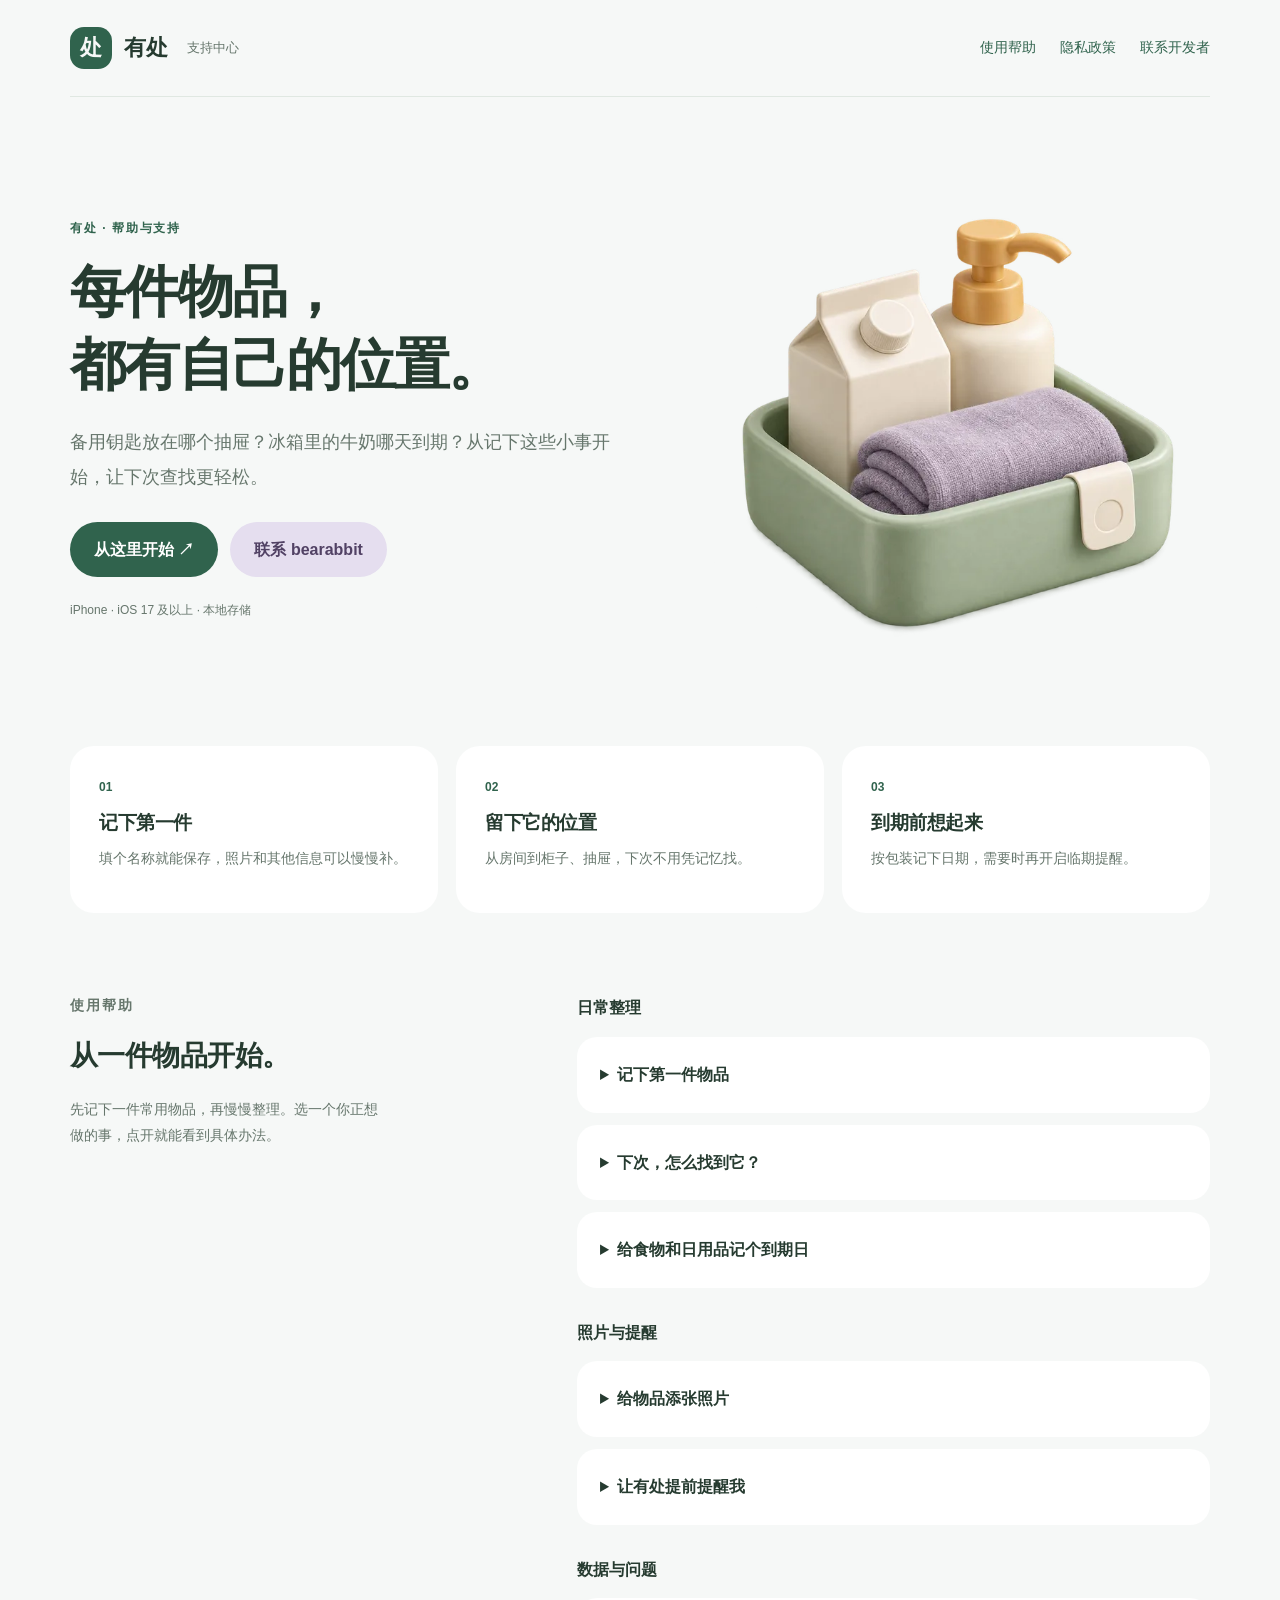
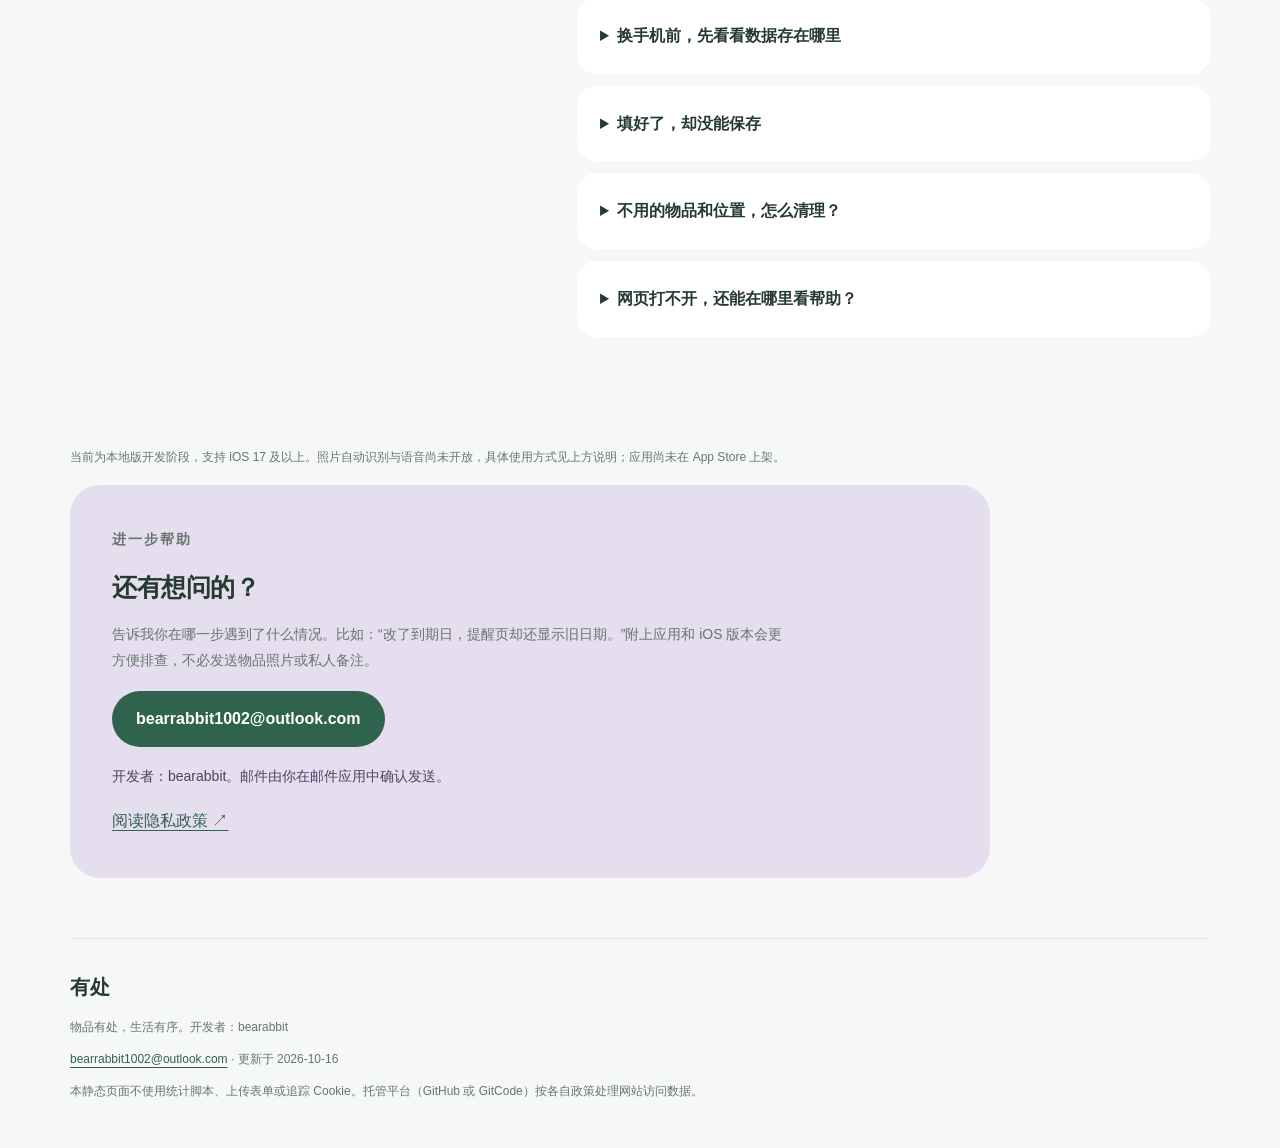
==== index.html @ 77f82101 "Publish Youchu support and privacy website" ====
<!doctype html>
<html lang="zh-CN">
<head>
<meta charset="utf-8">
<meta name="viewport" content="width=device-width,initial-scale=1">
<meta name="color-scheme" content="light dark">
<meta name="referrer" content="no-referrer">
<meta name="description" content="有处的使用帮助、隐私说明与开发者联系方式。">
<title>帮助与支持 · 有处</title>
<link rel="stylesheet" href="styles.css">
</head>
<body>
<a class="skip" href="#main">跳到正文</a>
<header>
<a class="brand" href="index.html">
<span>处</span>有处 <small>支持中心</small>
</a>
<nav aria-label="主导航">
<a href="index.html">使用帮助</a>
<a href="privacy.html">隐私政策</a>
<a href="mailto:bearrabbit1002@outlook.com">联系开发者</a>
</nav>
</header>
<main id="main"><section class="hero">
<div>
<p class="eyebrow">有处 · 帮助与支持</p>
<h1>每件物品，<br>都有自己的位置。</h1>
<p class="intro">备用钥匙放在哪个抽屉？冰箱里的牛奶哪天到期？从记下这些小事开始，让下次查找更轻松。</p>
<div class="actions">
<a class="button" href="#help">从这里开始 ↗</a>
<a class="button secondary" href="mailto:bearrabbit1002@outlook.com">联系 bearabbit</a>
</div>
<p class="meta">iPhone · iOS 17 及以上 · 本地存储</p>
</div>
<img src="still-life.webp" alt="有处品牌插画：收纳架与日常物品" width="480" height="480">
</section>
<section class="facts">
<div>
<span>01</span>
<h2>记下第一件</h2>
<p>填个名称就能保存，照片和其他信息可以慢慢补。</p>
</div>
<div>
<span>02</span>
<h2>留下它的位置</h2>
<p>从房间到柜子、抽屉，下次不用凭记忆找。</p>
</div>
<div>
<span>03</span>
<h2>到期前想起来</h2>
<p>按包装记下日期，需要时再开启临期提醒。</p>
</div>
</section>
<section class="help" id="help">
<div class="section-head">
<p class="eyebrow">使用帮助</p>
<h2>从一件物品开始。</h2>
<p>先记下一件常用物品，再慢慢整理。选一个你正想做的事，点开就能看到具体办法。</p>
</div>
<div><section class="help-group"><h3>日常整理</h3><details><summary>记下第一件物品</summary><p>从一件容易忘记放在哪里的东西开始，比如备用钥匙。打开“物品”页，点右上角的“＋”，选择“手工录入”，输入“备用钥匙”。</p><p>点“存放位置”，选好它所在的房间、柜子或抽屉。不确定也没关系，可以先留空，之后再补。</p><p>有到期日的物品可以顺手记上日期；钥匙这类物品不用填写。检查后保存，这件物品就会出现在你的目录里。照片和备注都可以以后再加。</p></details><details><summary>下次，怎么找到它？</summary><p>在“物品”页搜索名称，比如“钥匙”，就能看到它放在哪里。记不清名称时，也可以搜位置，或进入“位置”页逐层找。</p><p>位置可以按“厨房 › 冰箱 › 冷藏层”这样建立，最多三级。从最常用的几个位置开始就好，不必一次整理完整个家。遇到同名的柜子，记得看完整路径。</p><p>把东西换了地方？打开它的详情，点“编辑物品”，重新选择存放位置并保存。这样下次找到的就是新位置。</p></details><details><summary>给食物和日用品记个到期日</summary><p>添加或编辑物品时，点“到期日”，按包装上的日期填写。比如一盒牛奶标注 10 月 25 日到期，就选对应的年、月、日；看不清或没有日期时可以留空。</p><p>打开“到期”页，可以分别查看已过期、今天到期、未来 1 至 7 天内临期的物品。没有填写日期的物品也会单独列出。</p><p>想提前收到通知，再到“设置 → 临期提醒”开启。到期列表始终按 7 天范围显示，调整通知的提前天数不会改变这个范围。</p></details></section><section class="help-group"><h3>照片与提醒</h3><details><summary>给物品添张照片</summary><p>点“拍照录入”，或在填写物品时点“添加物品照片”，就可以拍照或从相册挑一张。照片能帮你认出相似的盒子、瓶子和包装。</p><p>当前照片会带入待保存的表单，名称和日期仍需要你填写、核对。自动识别和语音录入还未开放；拍照不会直接替你保存，也不会根据外观猜保质期。</p><p>拍不了照时，可以先选相册或继续手工填写。若想恢复拍照权限，到 iPhone 的“设置”中找到有处，允许使用相机。照片载入失败时可重试或换一张，已经填写的内容会保留。</p></details><details><summary>让有处提前提醒我</summary><p>先打开“设置 → 临期提醒”，启用提醒并允许系统通知。默认在到期前 7 天、当地时间上午 9 点提醒；你可以改为提前 1 天或 3 天，也可以换个时间，修改后点“保存提醒规则”。</p><p>没收到时，先看看这页的“已安排”数量和覆盖日期。若有错误，点“重新核对提醒”；再到 iOS 的“设置 → 通知 → 有处”，检查横幅和声音，也留意专注模式或通知摘要。</p><p>同一时刻的几件物品会合成一条通知，每件物品在同一到期日只提醒一次。若显示还有提醒待补排，再次打开有处时会优先安排较近日期；打开到期列表也能随时查看。</p><p>已经过期，或到期日内已没有可安排时间的物品，不会补发提醒。不想接收通知也没关系，手工管理和到期列表仍能使用。</p></details></section><section class="help-group"><h3>数据与问题</h3><details><summary>换手机前，先看看数据存在哪里</summary><p>目前，你的物品、位置和照片都保存在这台 iPhone 上。有处还没有账号云同步，在另一台设备安装后不会自动出现这些记录。</p><p>换机或删除 App 前，先在系统中确认设备备份是否完成。可以使用 iOS 提供的设备备份与迁移方式；具体能恢复哪些内容，以系统实际备份和恢复结果为准。</p><p>有处暂不提供应用内导出、导入。如果只是遇到保存问题，先保留表单内容并联系支持，不要用删除 App 或清空数据来尝试修复。</p></details><details><summary>填好了，却没能保存</summary><p>先别关掉表单。保存失败时，已填写的内容会留在当前页面；看一下提示，检查是否填了名称、所选位置是否还存在，以及 iPhone 是否有足够的存储空间，再试一次。</p><p>如果提示物品已被修改，先复制或记下刚才填写的内容，再退出并重新打开这件物品。核对最新记录后继续编辑，避免覆盖已有修改。</p><p>保存成功后，表单会关闭。若仍提示失败，可以在下方“联系支持”里整理操作过程发给我；不必附上你的物品照片或私人备注。</p></details><details><summary>不用的物品和位置，怎么清理？</summary><p>一件物品不再需要时，打开它的详情，使用删除操作即可。删除会移除这条记录和它在有处中的照片副本，不会删掉系统相册里的原图。</p><p>只想整理位置时，可以删除某个位置，并为里面的物品选择新的去处，或改为“未指定”。删除位置不会连带删除物品。</p><p>想从头开始，可到“设置 → 本地数据”选择“清空本地数据”。确认后会清空物品、照片和位置，并重置提醒，应用内无法撤销。历史系统备份需要另外管理。</p></details><details><summary>网页打不开，还能在哪里看帮助？</summary><p>你现在看到的这些说明可以离线阅读，不用等网页加载。隐私政策也在有处的设置里。</p><p>点开网页时，有处会优先尝试 GitHub Pages，连接失败或等了约 4 秒仍无响应时换用 GitCode。若浏览器还是打不开，返回帮助页，展开“GitCode 备用网页”直接打开即可。</p><p>还没有解决的话，可以通过下方邮箱联系我。写清你在哪一步遇到了什么情况就好；“联系支持”里的反馈页面也能帮你整理文字，由你检查、复制后自行发送。</p></details></section></div>
</section>
<p class="meta">当前为本地版开发阶段，支持 iOS 17 及以上。照片自动识别与语音尚未开放，具体使用方式见上方说明；应用尚未在 App Store 上架。</p>
<section class="contact">
<p class="eyebrow">进一步帮助</p>
<h2>还有想问的？</h2>
<p>告诉我你在哪一步遇到了什么情况。比如：“改了到期日，提醒页却还显示旧日期。”附上应用和 iOS 版本会更方便排查，不必发送物品照片或私人备注。</p>
<a class="button" href="mailto:bearrabbit1002@outlook.com">bearrabbit1002@outlook.com</a>
<p class="meta">开发者：bearabbit。邮件由你在邮件应用中确认发送。</p>
<a href="privacy.html">阅读隐私政策 ↗</a>
</section></main>
<footer>
<strong>有处</strong>
<p>物品有处，生活有序。开发者：bearabbit</p>
<p>
<a href="mailto:bearrabbit1002@outlook.com">bearrabbit1002@outlook.com</a> · 更新于 2026-10-16</p>
<p>本静态页面不使用统计脚本、上传表单或追踪 Cookie。托管平台（GitHub 或 GitCode）按各自政策处理网站访问数据。</p>
</footer>
</body>
</html>
---- styles.css ----
:root{--bg:#f6f8f7;--surface:#fff;--ink:#263b30;--muted:#66766c;--green:#30634d;--lavender:#e5deef;--purple:#514164;--line:#e0e8e2}*{box-sizing:border-box}html{scroll-behavior:smooth;scroll-padding-top:30px}body{margin:0;background:var(--bg);color:var(--ink);font:16px/1.85 -apple-system,BlinkMacSystemFont,"PingFang SC","Microsoft YaHei",sans-serif}a{color:var(--green);text-underline-offset:4px}a:focus-visible,summary:focus-visible{outline:3px solid var(--green);outline-offset:6px;border-radius:5px}header,main,footer{width:min(1140px,calc(100% - 64px));margin:auto}header{display:flex;align-items:center;justify-content:space-between;padding:27px 0;border-bottom:1px solid var(--line);gap:24px}.brand{display:flex;align-items:center;gap:12px;color:var(--ink);font-size:22px;font-weight:750;text-decoration:none}.brand span{display:grid;place-items:center;width:42px;height:42px;background:var(--green);color:var(--bg);border-radius:14px}.brand small{font-size:13px;font-weight:400;color:var(--muted);padding-left:7px}nav{display:flex;flex-wrap:wrap;gap:24px;font-size:14px}nav a{text-decoration:none}.hero{display:grid;grid-template-columns:1.15fr 1fr;gap:36px;align-items:center;padding:74px 0 62px}.eyebrow{font-size:12px;font-weight:650;letter-spacing:.14em;color:var(--green);margin:0 0 16px}h1{font-size:clamp(36px,4.4vw,58px);line-height:1.3;letter-spacing:-.035em;margin:0 0 24px}h2{line-height:1.5;font-size:25px;letter-spacing:-.02em}p{margin:0 0 17px}.intro{max-width:540px;color:var(--muted);font-size:18px;line-height:1.9}.hero img{width:100%;height:auto;border-radius:34px}.actions{display:flex;flex-wrap:wrap;gap:12px;margin:28px 0 22px}.button{display:inline-flex;align-items:center;justify-content:center;gap:25px;padding:13px 24px;border-radius:99px;background:var(--green);color:#fff;text-decoration:none;font-weight:600;overflow-wrap:anywhere}.button:hover{filter:brightness(.95)}.button.secondary{background:var(--lavender);color:var(--purple)}.meta{font-size:12px;color:var(--muted);margin:17px 0}.facts{display:grid;grid-template-columns:repeat(3,1fr);gap:18px}.facts div{padding:25px 29px;background:var(--surface);border-radius:24px}.facts span{color:var(--green);font-size:12px;font-weight:650}.facts h2{font-size:19px;margin:8px 0}.facts p,.section-head p,.contact p{color:var(--muted);font-size:14px}.help{display:grid;grid-template-columns:.7fr 1fr;gap:64px;padding:80px 0}.section-head{max-width:320px}.section-head h2{font-size:28px;margin:0 0 20px}details{padding:20px 23px;border-radius:20px;background:var(--surface);margin-bottom:12px}summary{cursor:pointer;font-weight:600;line-height:1.6;padding:5px 0}details p{font-size:14px;color:var(--muted);margin:18px 0 0}.contact{padding:42px;background:var(--lavender);border-radius:30px;margin-bottom:60px;max-width:920px}.contact h2{margin:0 0 16px}.contact>p{max-width:680px}.contact .meta{color:var(--purple)}footer{padding:30px 0 35px;border-top:1px solid var(--line);font-size:12px;color:var(--muted)}footer strong{color:var(--ink);font-size:20px}footer p{margin:10px 0}.policy-heading{padding:64px 0 35px}.policy-heading h1{font-size:44px}.policy-layout{display:grid;grid-template-columns:215px 1fr;gap:60px;padding-bottom:60px}.policy-layout aside{display:flex;flex-direction:column;align-items:flex-start;gap:12px;font-size:13px;padding-top:24px;align-self:start;position:sticky;top:24px}.policy-layout aside a{text-decoration:none}.policy-section{background:var(--surface);padding:26px 32px;border-radius:24px;margin-bottom:18px}.policy-section h2{font-size:22px;margin:0 0 16px}.policy-section p{color:var(--muted);font-size:15px}.policy-section p:last-child{margin:0}.skip{position:absolute;top:-80px;left:20px;padding:8px;background:var(--surface)}.skip:focus{top:8px}@media(max-width:760px){header,main,footer{width:calc(100% - 36px)}header{align-items:flex-start;flex-direction:column;gap:18px;padding:20px 0}nav{gap:21px}.hero{grid-template-columns:1fr;padding:40px 0;gap:20px}.hero img{max-width:350px;justify-self:center}.facts{grid-template-columns:1fr;gap:12px}.facts div{padding:22px 24px}.help{grid-template-columns:1fr;padding:45px 0;gap:15px}.section-head{max-width:none}.contact{padding:28px 24px}.policy-heading{padding:38px 0 20px}.policy-heading h1{font-size:35px}.policy-layout{grid-template-columns:1fr;gap:24px}.policy-layout aside{position:static;flex-direction:row;flex-wrap:wrap;gap:8px 18px;padding:0}.policy-section{padding:24px}.button{font-size:14px;padding:12px 20px}.brand small{font-size:12px}}@media(prefers-color-scheme:dark){:root{--bg:#1b1f1d;--surface:#292e2b;--ink:#edf2eb;--muted:#b0bcb3;--green:#b5d8bd;--lavender:#433b50;--purple:#e1d3ef;--line:#3a423d}.button{color:#173b26}.brand span{color:#173b26}.hero img{opacity:.92}}@media(prefers-reduced-motion:reduce){html{scroll-behavior:auto}}

.help-group+ .help-group{margin-top:30px}.help-group h3{font-size:16px;margin:0 0 14px;color:var(--ink)}
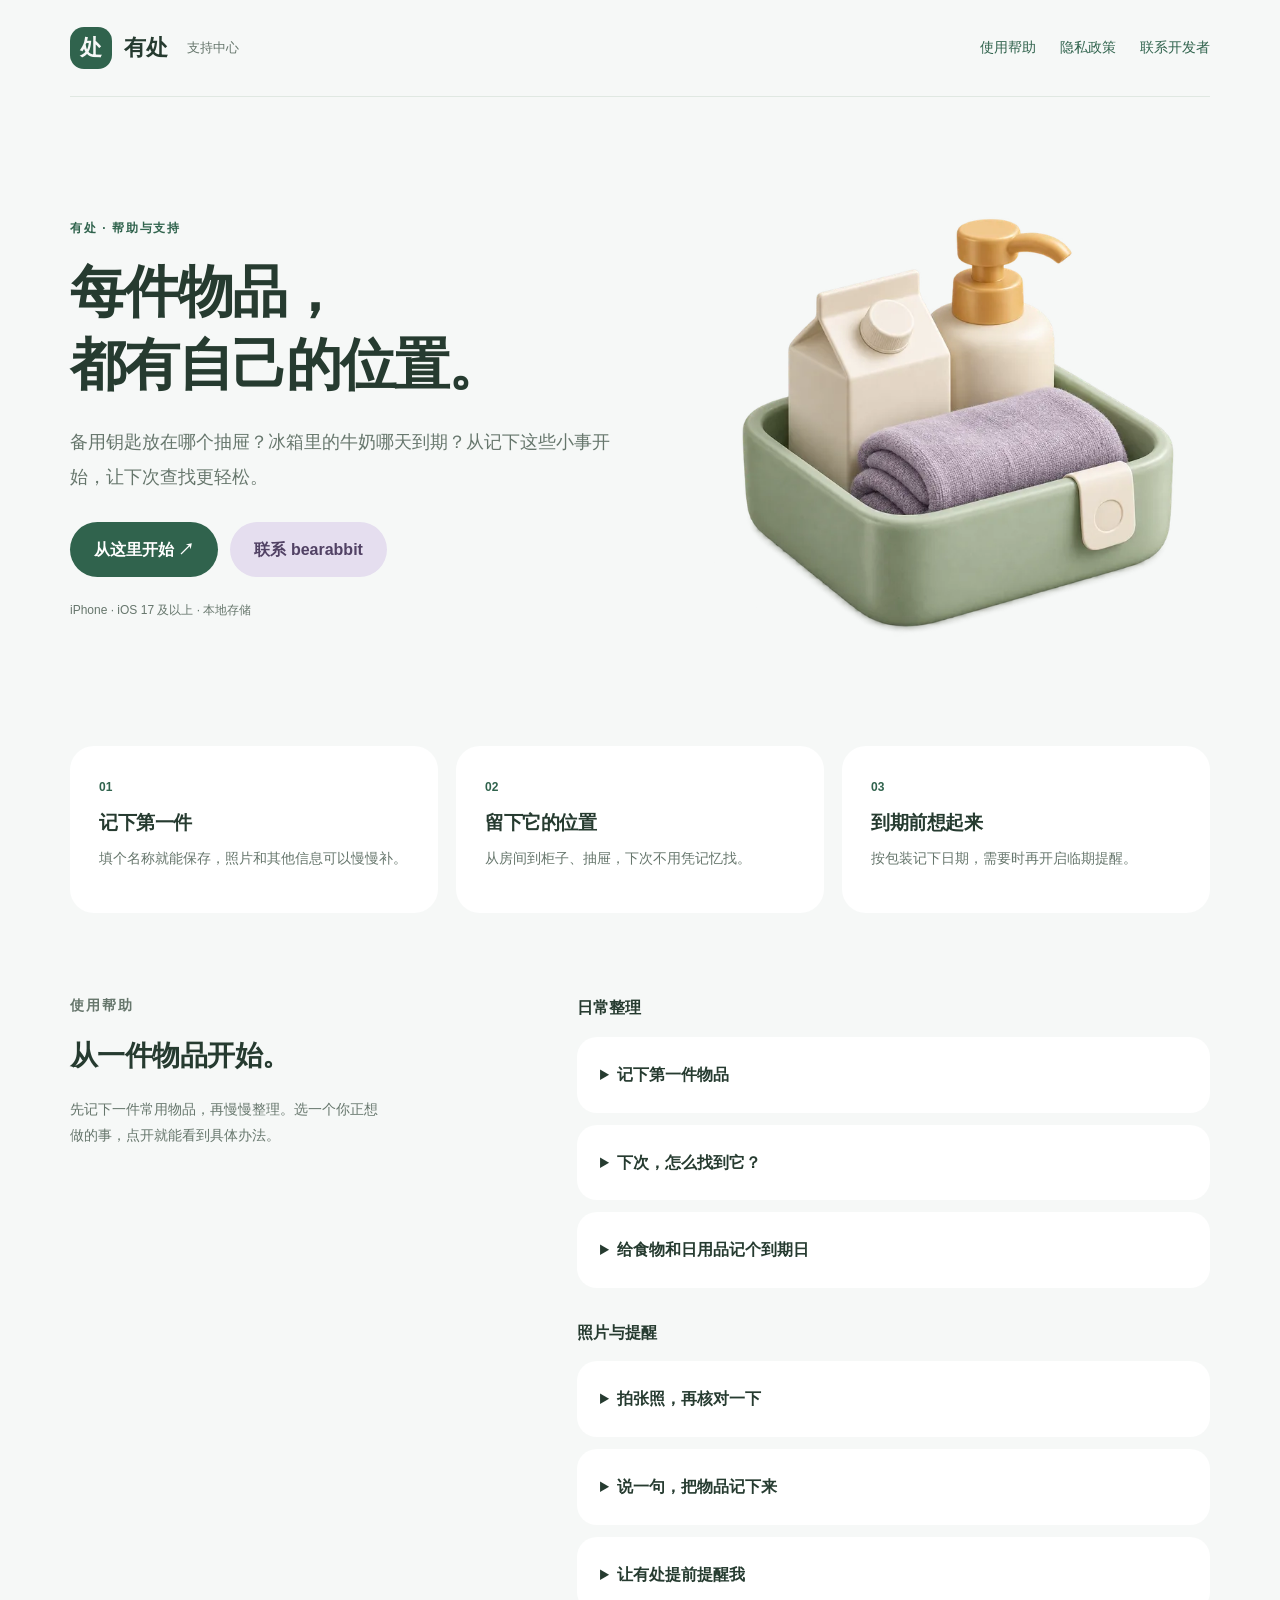
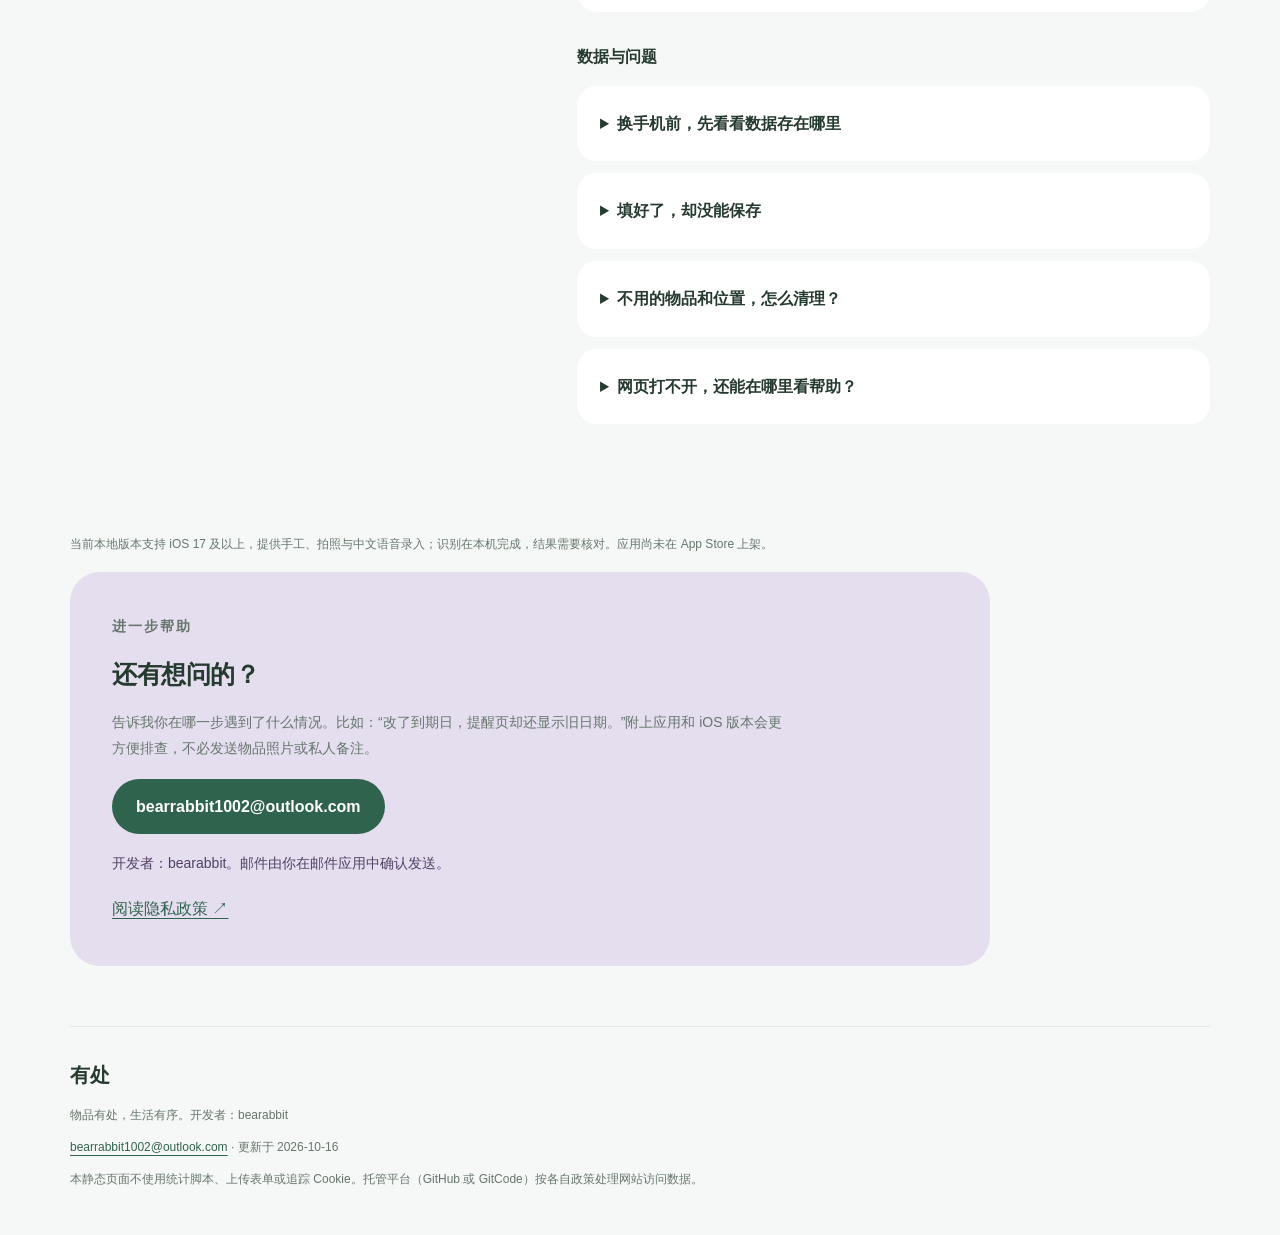
==== commit 9c47a81b: "Publish Youchu support and privacy website" ====
--- a/index.html
+++ b/index.html
@@ -57,9 +57,9 @@
 <h2>从一件物品开始。</h2>
 <p>先记下一件常用物品，再慢慢整理。选一个你正想做的事，点开就能看到具体办法。</p>
 </div>
-<div><section class="help-group"><h3>日常整理</h3><details><summary>记下第一件物品</summary><p>从一件容易忘记放在哪里的东西开始，比如备用钥匙。打开“物品”页，点右上角的“＋”，选择“手工录入”，输入“备用钥匙”。</p><p>点“存放位置”，选好它所在的房间、柜子或抽屉。不确定也没关系，可以先留空，之后再补。</p><p>有到期日的物品可以顺手记上日期；钥匙这类物品不用填写。检查后保存，这件物品就会出现在你的目录里。照片和备注都可以以后再加。</p></details><details><summary>下次，怎么找到它？</summary><p>在“物品”页搜索名称，比如“钥匙”，就能看到它放在哪里。记不清名称时，也可以搜位置，或进入“位置”页逐层找。</p><p>位置可以按“厨房 › 冰箱 › 冷藏层”这样建立，最多三级。从最常用的几个位置开始就好，不必一次整理完整个家。遇到同名的柜子，记得看完整路径。</p><p>把东西换了地方？打开它的详情，点“编辑物品”，重新选择存放位置并保存。这样下次找到的就是新位置。</p></details><details><summary>给食物和日用品记个到期日</summary><p>添加或编辑物品时，点“到期日”，按包装上的日期填写。比如一盒牛奶标注 10 月 25 日到期，就选对应的年、月、日；看不清或没有日期时可以留空。</p><p>打开“到期”页，可以分别查看已过期、今天到期、未来 1 至 7 天内临期的物品。没有填写日期的物品也会单独列出。</p><p>想提前收到通知，再到“设置 → 临期提醒”开启。到期列表始终按 7 天范围显示，调整通知的提前天数不会改变这个范围。</p></details></section><section class="help-group"><h3>照片与提醒</h3><details><summary>给物品添张照片</summary><p>点“拍照录入”，或在填写物品时点“添加物品照片”，就可以拍照或从相册挑一张。照片能帮你认出相似的盒子、瓶子和包装。</p><p>当前照片会带入待保存的表单，名称和日期仍需要你填写、核对。自动识别和语音录入还未开放；拍照不会直接替你保存，也不会根据外观猜保质期。</p><p>拍不了照时，可以先选相册或继续手工填写。若想恢复拍照权限，到 iPhone 的“设置”中找到有处，允许使用相机。照片载入失败时可重试或换一张，已经填写的内容会保留。</p></details><details><summary>让有处提前提醒我</summary><p>先打开“设置 → 临期提醒”，启用提醒并允许系统通知。默认在到期前 7 天、当地时间上午 9 点提醒；你可以改为提前 1 天或 3 天，也可以换个时间，修改后点“保存提醒规则”。</p><p>没收到时，先看看这页的“已安排”数量和覆盖日期。若有错误，点“重新核对提醒”；再到 iOS 的“设置 → 通知 → 有处”，检查横幅和声音，也留意专注模式或通知摘要。</p><p>同一时刻的几件物品会合成一条通知，每件物品在同一到期日只提醒一次。若显示还有提醒待补排，再次打开有处时会优先安排较近日期；打开到期列表也能随时查看。</p><p>已经过期，或到期日内已没有可安排时间的物品，不会补发提醒。不想接收通知也没关系，手工管理和到期列表仍能使用。</p></details></section><section class="help-group"><h3>数据与问题</h3><details><summary>换手机前，先看看数据存在哪里</summary><p>目前，你的物品、位置和照片都保存在这台 iPhone 上。有处还没有账号云同步，在另一台设备安装后不会自动出现这些记录。</p><p>换机或删除 App 前，先在系统中确认设备备份是否完成。可以使用 iOS 提供的设备备份与迁移方式；具体能恢复哪些内容，以系统实际备份和恢复结果为准。</p><p>有处暂不提供应用内导出、导入。如果只是遇到保存问题，先保留表单内容并联系支持，不要用删除 App 或清空数据来尝试修复。</p></details><details><summary>填好了，却没能保存</summary><p>先别关掉表单。保存失败时，已填写的内容会留在当前页面；看一下提示，检查是否填了名称、所选位置是否还存在，以及 iPhone 是否有足够的存储空间，再试一次。</p><p>如果提示物品已被修改，先复制或记下刚才填写的内容，再退出并重新打开这件物品。核对最新记录后继续编辑，避免覆盖已有修改。</p><p>保存成功后，表单会关闭。若仍提示失败，可以在下方“联系支持”里整理操作过程发给我；不必附上你的物品照片或私人备注。</p></details><details><summary>不用的物品和位置，怎么清理？</summary><p>一件物品不再需要时，打开它的详情，使用删除操作即可。删除会移除这条记录和它在有处中的照片副本，不会删掉系统相册里的原图。</p><p>只想整理位置时，可以删除某个位置，并为里面的物品选择新的去处，或改为“未指定”。删除位置不会连带删除物品。</p><p>想从头开始，可到“设置 → 本地数据”选择“清空本地数据”。确认后会清空物品、照片和位置，并重置提醒，应用内无法撤销。历史系统备份需要另外管理。</p></details><details><summary>网页打不开，还能在哪里看帮助？</summary><p>你现在看到的这些说明可以离线阅读，不用等网页加载。隐私政策也在有处的设置里。</p><p>点开网页时，有处会优先尝试 GitHub Pages，连接失败或等了约 4 秒仍无响应时换用 GitCode。若浏览器还是打不开，返回帮助页，展开“GitCode 备用网页”直接打开即可。</p><p>还没有解决的话，可以通过下方邮箱联系我。写清你在哪一步遇到了什么情况就好；“联系支持”里的反馈页面也能帮你整理文字，由你检查、复制后自行发送。</p></details></section></div>
+<div><section class="help-group"><h3>日常整理</h3><details><summary>记下第一件物品</summary><p>从一件容易忘记放在哪里的东西开始，比如备用钥匙。打开“物品”页，点右上角的“＋”，选择“手工录入”，输入“备用钥匙”。</p><p>点“存放位置”，选好它所在的房间、柜子或抽屉。不确定也没关系，可以先留空，之后再补。</p><p>有到期日的物品可以顺手记上日期；钥匙这类物品不用填写。检查后保存，这件物品就会出现在你的目录里。照片和备注都可以以后再加。</p></details><details><summary>下次，怎么找到它？</summary><p>在“物品”页搜索名称，比如“钥匙”，就能看到它放在哪里。记不清名称时，也可以搜位置，或进入“位置”页逐层找。</p><p>位置可以按“厨房 › 冰箱 › 冷藏层”这样建立，最多三级。从最常用的几个位置开始就好，不必一次整理完整个家。遇到同名的柜子，记得看完整路径。</p><p>把东西换了地方？打开它的详情，点“编辑物品”，重新选择存放位置并保存。这样下次找到的就是新位置。</p></details><details><summary>给食物和日用品记个到期日</summary><p>添加或编辑物品时，点“到期日”，按包装上的日期填写。比如一盒牛奶标注 10 月 25 日到期，就选对应的年、月、日；看不清或没有日期时可以留空。</p><p>打开“到期”页，可以分别查看已过期、今天到期、未来 1 至 7 天内临期的物品。没有填写日期的物品也会单独列出。</p><p>想提前收到通知，再到“设置 → 临期提醒”开启。到期列表始终按 7 天范围显示，调整通知的提前天数不会改变这个范围。</p></details></section><section class="help-group"><h3>照片与提醒</h3><details><summary>拍张照，再核对一下</summary><p>在“物品”页点“拍照录入”，拍摄一件物品或从相册挑一张照片。让物品名称和日期尽量清楚，反光的包装可以换个角度再拍。</p><p>选好照片后，有处会在本机寻找名称和日期。点名称候选填入草稿；日期要先核对它是生产日期、到期日，还是最佳使用期，再确认使用。只有生产日期和明确保质期都读到时，才可能提供带依据的推算，请按包装核实。</p><p>点“核对并保存”，补上存放位置、检查名称和日期，最后点“确认并保存”。没有识别到也没关系，可以直接手工填写；不确定的日期可以留空。有处不会根据外观猜保质期，拍完也不会直接保存。</p><p>拍不了照时，可以先选相册或点“手工填写”。若想恢复权限，到 iPhone 的“设置”中允许有处使用相机。换照片或重新识别不会覆盖你已经选好的字段，确认前记得再看一眼。</p></details><details><summary>说一句，把物品记下来</summary><p>点“语音录入”，准备好后点“开始说话”。可以这样说：“燕麦奶放在厨房冰箱，明天到期。”一次只描述一件，位置尽量使用你已建立的名称。</p><p>说完点“停止并完成转写”，先看看文字有没有听错，也可以直接修改。核对下方的名称、完整位置和日期候选，点选确认后，再进入表单保存。录音不会直接新增物品。</p><p>“明天”“三天后”等日期按这次开始输入时的日期计算，页面会显示参照日期。说具体日期时请带上年份；多个日期、同名位置或不确定的表达需要你自行确认，不会替你猜。</p><p>语音只在本机处理，不保存录音文件。设备不支持、语音资源不可用或权限未允许时，可以在文字框里输入，也能直接“手工填写”。离开页面、进入后台或音频中断后会停止录音，不会自动继续。</p></details><details><summary>让有处提前提醒我</summary><p>先打开“设置 → 临期提醒”，启用提醒并允许系统通知。默认在到期前 7 天、当地时间上午 9 点提醒；你可以改为提前 1 天或 3 天，也可以换个时间，修改后点“保存提醒规则”。</p><p>没收到时，先看看这页的“已安排”数量和覆盖日期。若有错误，点“重新核对提醒”；再到 iOS 的“设置 → 通知 → 有处”，检查横幅和声音，也留意专注模式或通知摘要。</p><p>同一时刻的几件物品会合成一条通知，每件物品在同一到期日只提醒一次。若显示还有提醒待补排，再次打开有处时会优先安排较近日期；打开到期列表也能随时查看。</p><p>已经过期，或到期日内已没有可安排时间的物品，不会补发提醒。不想接收通知也没关系，手工管理和到期列表仍能使用。</p></details></section><section class="help-group"><h3>数据与问题</h3><details><summary>换手机前，先看看数据存在哪里</summary><p>目前，你的物品、位置和照片都保存在这台 iPhone 上。有处还没有账号云同步，在另一台设备安装后不会自动出现这些记录。</p><p>换机或删除 App 前，先在系统中确认设备备份是否完成。可以使用 iOS 提供的设备备份与迁移方式；具体能恢复哪些内容，以系统实际备份和恢复结果为准。</p><p>有处暂不提供应用内导出、导入。如果只是遇到保存问题，先保留表单内容并联系支持，不要用删除 App 或清空数据来尝试修复。</p></details><details><summary>填好了，却没能保存</summary><p>先别关掉表单。保存失败时，已填写的内容会留在当前页面；看一下提示，检查是否填了名称、所选位置是否还存在，以及 iPhone 是否有足够的存储空间，再试一次。</p><p>如果提示物品已被修改，先复制或记下刚才填写的内容，再退出并重新打开这件物品。核对最新记录后继续编辑，避免覆盖已有修改。</p><p>保存成功后，表单会关闭。若仍提示失败，可以在下方“联系支持”里整理操作过程发给我；不必附上你的物品照片或私人备注。</p></details><details><summary>不用的物品和位置，怎么清理？</summary><p>一件物品不再需要时，打开它的详情，使用删除操作即可。删除会移除这条记录和它在有处中的照片副本，不会删掉系统相册里的原图。</p><p>只想整理位置时，可以删除某个位置，并为里面的物品选择新的去处，或改为“未指定”。删除位置不会连带删除物品。</p><p>想从头开始，可到“设置 → 本地数据”选择“清空本地数据”。确认后会清空物品、照片和位置，并重置提醒，应用内无法撤销。历史系统备份需要另外管理。</p></details><details><summary>网页打不开，还能在哪里看帮助？</summary><p>你现在看到的这些说明可以离线阅读，不用等网页加载。隐私政策也在有处的设置里。</p><p>点开网页时，有处会优先尝试 GitHub Pages，连接失败或等了约 4 秒仍无响应时换用 GitCode。若浏览器还是打不开，返回帮助页，展开“GitCode 备用网页”直接打开即可。</p><p>还没有解决的话，可以通过下方邮箱联系我。写清你在哪一步遇到了什么情况就好；“联系支持”里的反馈页面也能帮你整理文字，由你检查、复制后自行发送。</p></details></section></div>
 </section>
-<p class="meta">当前为本地版开发阶段，支持 iOS 17 及以上。照片自动识别与语音尚未开放，具体使用方式见上方说明；应用尚未在 App Store 上架。</p>
+<p class="meta">当前本地版本支持 iOS 17 及以上，提供手工、拍照与中文语音录入；识别在本机完成，结果需要核对。应用尚未在 App Store 上架。</p>
 <section class="contact">
 <p class="eyebrow">进一步帮助</p>
 <h2>还有想问的？</h2>
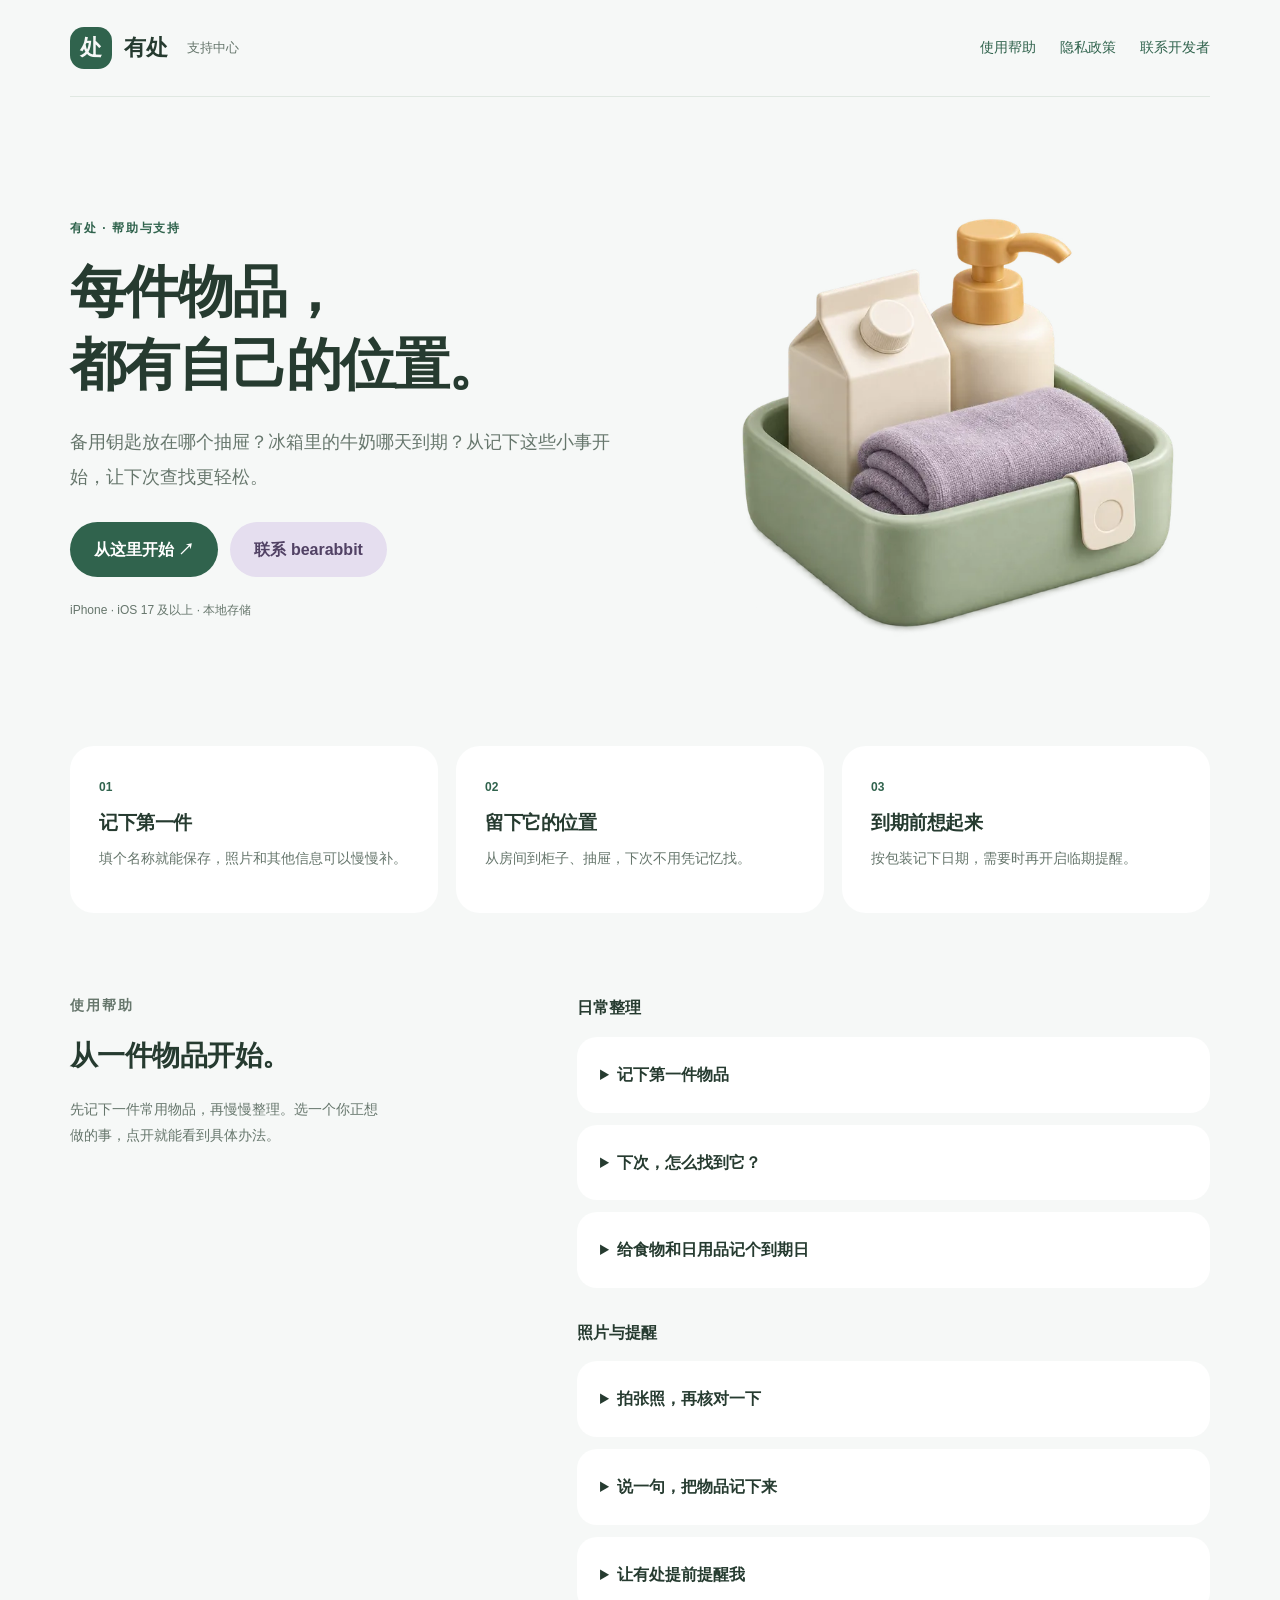
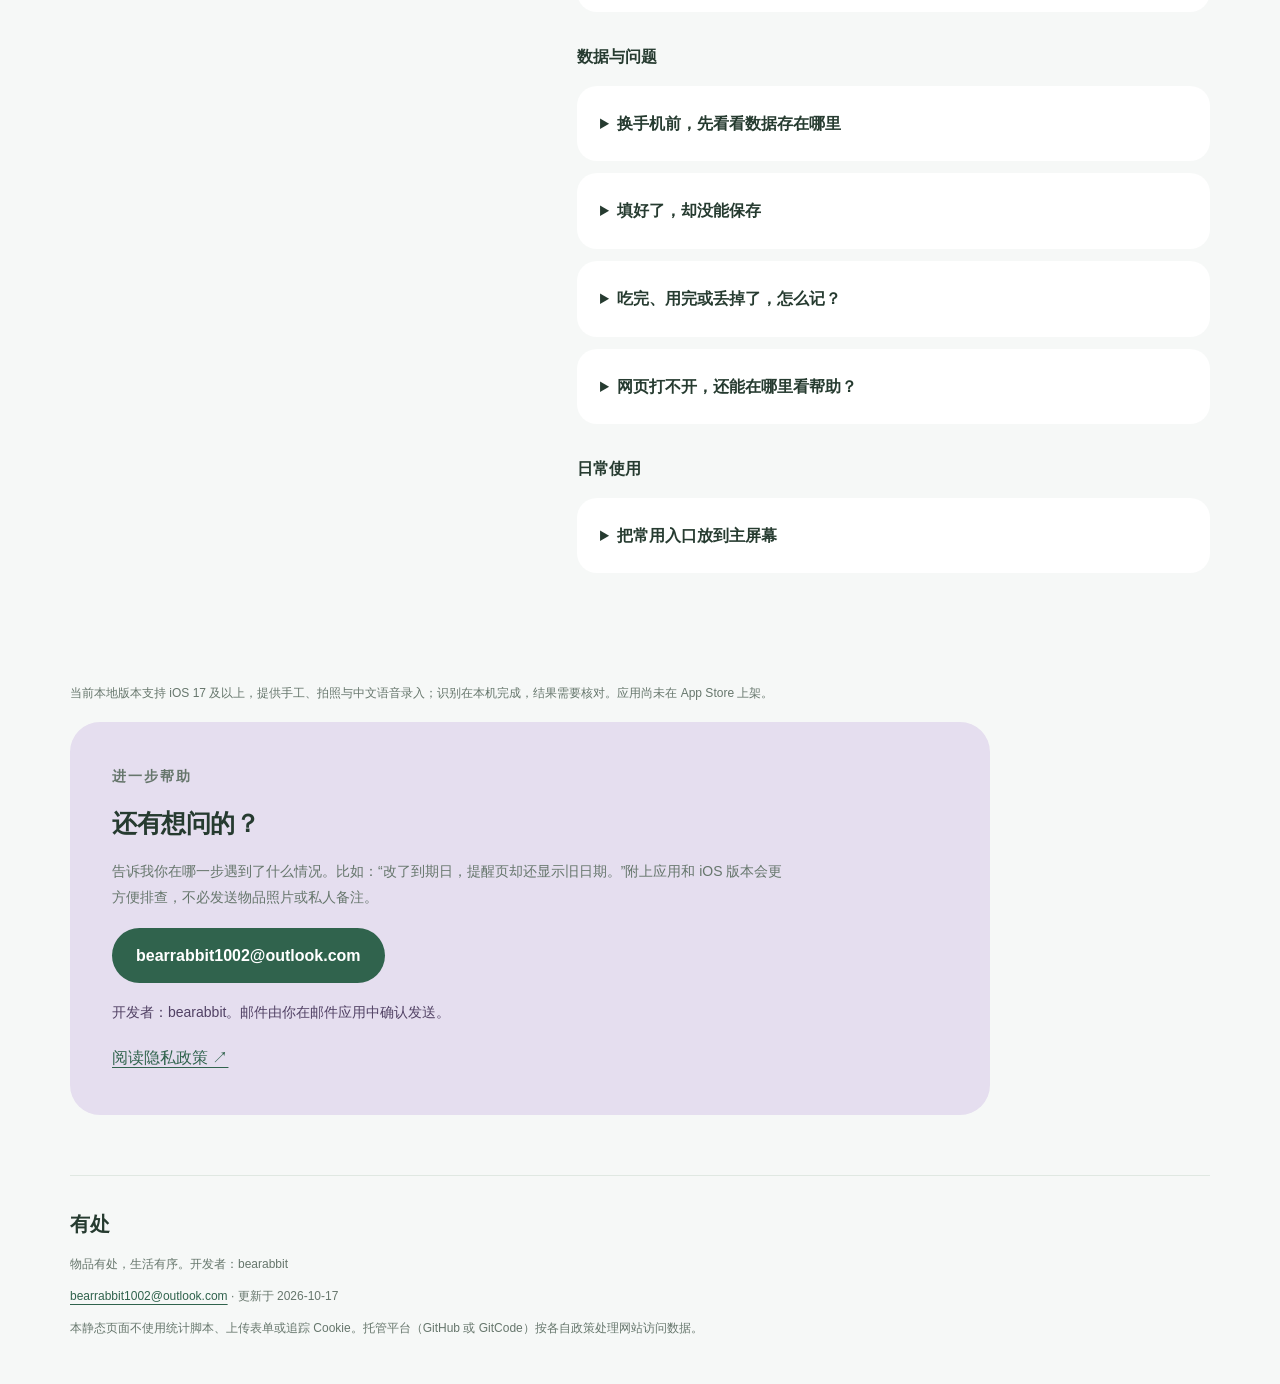
==== commit 86fd4f09: "Publish Youchu support and privacy website" ====
--- a/index.html
+++ b/index.html
@@ -57,7 +57,7 @@
 <h2>从一件物品开始。</h2>
 <p>先记下一件常用物品，再慢慢整理。选一个你正想做的事，点开就能看到具体办法。</p>
 </div>
-<div><section class="help-group"><h3>日常整理</h3><details><summary>记下第一件物品</summary><p>从一件容易忘记放在哪里的东西开始，比如备用钥匙。打开“物品”页，点右上角的“＋”，选择“手工录入”，输入“备用钥匙”。</p><p>点“存放位置”，选好它所在的房间、柜子或抽屉。不确定也没关系，可以先留空，之后再补。</p><p>有到期日的物品可以顺手记上日期；钥匙这类物品不用填写。检查后保存，这件物品就会出现在你的目录里。照片和备注都可以以后再加。</p></details><details><summary>下次，怎么找到它？</summary><p>在“物品”页搜索名称，比如“钥匙”，就能看到它放在哪里。记不清名称时，也可以搜位置，或进入“位置”页逐层找。</p><p>位置可以按“厨房 › 冰箱 › 冷藏层”这样建立，最多三级。从最常用的几个位置开始就好，不必一次整理完整个家。遇到同名的柜子，记得看完整路径。</p><p>把东西换了地方？打开它的详情，点“编辑物品”，重新选择存放位置并保存。这样下次找到的就是新位置。</p></details><details><summary>给食物和日用品记个到期日</summary><p>添加或编辑物品时，点“到期日”，按包装上的日期填写。比如一盒牛奶标注 10 月 25 日到期，就选对应的年、月、日；看不清或没有日期时可以留空。</p><p>打开“到期”页，可以分别查看已过期、今天到期、未来 1 至 7 天内临期的物品。没有填写日期的物品也会单独列出。</p><p>想提前收到通知，再到“设置 → 临期提醒”开启。到期列表始终按 7 天范围显示，调整通知的提前天数不会改变这个范围。</p></details></section><section class="help-group"><h3>照片与提醒</h3><details><summary>拍张照，再核对一下</summary><p>在“物品”页点“拍照录入”，拍摄一件物品或从相册挑一张照片。让物品名称和日期尽量清楚，反光的包装可以换个角度再拍。</p><p>选好照片后，有处会在本机寻找名称和日期。点名称候选填入草稿；日期要先核对它是生产日期、到期日，还是最佳使用期，再确认使用。只有生产日期和明确保质期都读到时，才可能提供带依据的推算，请按包装核实。</p><p>点“核对并保存”，补上存放位置、检查名称和日期，最后点“确认并保存”。没有识别到也没关系，可以直接手工填写；不确定的日期可以留空。有处不会根据外观猜保质期，拍完也不会直接保存。</p><p>拍不了照时，可以先选相册或点“手工填写”。若想恢复权限，到 iPhone 的“设置”中允许有处使用相机。换照片或重新识别不会覆盖你已经选好的字段，确认前记得再看一眼。</p></details><details><summary>说一句，把物品记下来</summary><p>点“语音录入”，准备好后点“开始说话”。可以这样说：“燕麦奶放在厨房冰箱，明天到期。”一次只描述一件，位置尽量使用你已建立的名称。</p><p>说完点“停止并完成转写”，先看看文字有没有听错，也可以直接修改。核对下方的名称、完整位置和日期候选，点选确认后，再进入表单保存。录音不会直接新增物品。</p><p>“明天”“三天后”等日期按这次开始输入时的日期计算，页面会显示参照日期。说具体日期时请带上年份；多个日期、同名位置或不确定的表达需要你自行确认，不会替你猜。</p><p>语音只在本机处理，不保存录音文件。设备不支持、语音资源不可用或权限未允许时，可以在文字框里输入，也能直接“手工填写”。离开页面、进入后台或音频中断后会停止录音，不会自动继续。</p></details><details><summary>让有处提前提醒我</summary><p>先打开“设置 → 临期提醒”，启用提醒并允许系统通知。默认在到期前 7 天、当地时间上午 9 点提醒；你可以改为提前 1 天或 3 天，也可以换个时间，修改后点“保存提醒规则”。</p><p>没收到时，先看看这页的“已安排”数量和覆盖日期。若有错误，点“重新核对提醒”；再到 iOS 的“设置 → 通知 → 有处”，检查横幅和声音，也留意专注模式或通知摘要。</p><p>同一时刻的几件物品会合成一条通知，每件物品在同一到期日只提醒一次。若显示还有提醒待补排，再次打开有处时会优先安排较近日期；打开到期列表也能随时查看。</p><p>已经过期，或到期日内已没有可安排时间的物品，不会补发提醒。不想接收通知也没关系，手工管理和到期列表仍能使用。</p></details></section><section class="help-group"><h3>数据与问题</h3><details><summary>换手机前，先看看数据存在哪里</summary><p>目前，你的物品、位置和照片都保存在这台 iPhone 上。有处还没有账号云同步，在另一台设备安装后不会自动出现这些记录。</p><p>换机或删除 App 前，先在系统中确认设备备份是否完成。可以使用 iOS 提供的设备备份与迁移方式；具体能恢复哪些内容，以系统实际备份和恢复结果为准。</p><p>有处暂不提供应用内导出、导入。如果只是遇到保存问题，先保留表单内容并联系支持，不要用删除 App 或清空数据来尝试修复。</p></details><details><summary>填好了，却没能保存</summary><p>先别关掉表单。保存失败时，已填写的内容会留在当前页面；看一下提示，检查是否填了名称、所选位置是否还存在，以及 iPhone 是否有足够的存储空间，再试一次。</p><p>如果提示物品已被修改，先复制或记下刚才填写的内容，再退出并重新打开这件物品。核对最新记录后继续编辑，避免覆盖已有修改。</p><p>保存成功后，表单会关闭。若仍提示失败，可以在下方“联系支持”里整理操作过程发给我；不必附上你的物品照片或私人备注。</p></details><details><summary>不用的物品和位置，怎么清理？</summary><p>一件物品不再需要时，打开它的详情，使用删除操作即可。删除会移除这条记录和它在有处中的照片副本，不会删掉系统相册里的原图。</p><p>只想整理位置时，可以删除某个位置，并为里面的物品选择新的去处，或改为“未指定”。删除位置不会连带删除物品。</p><p>想从头开始，可到“设置 → 本地数据”选择“清空本地数据”。确认后会清空物品、照片和位置，并重置提醒，应用内无法撤销。历史系统备份需要另外管理。</p></details><details><summary>网页打不开，还能在哪里看帮助？</summary><p>你现在看到的这些说明可以离线阅读，不用等网页加载。隐私政策也在有处的设置里。</p><p>点开网页时，有处会优先尝试 GitHub Pages，连接失败或等了约 4 秒仍无响应时换用 GitCode。若浏览器还是打不开，返回帮助页，展开“GitCode 备用网页”直接打开即可。</p><p>还没有解决的话，可以通过下方邮箱联系我。写清你在哪一步遇到了什么情况就好；“联系支持”里的反馈页面也能帮你整理文字，由你检查、复制后自行发送。</p></details></section></div>
+<div><section class="help-group"><h3>日常整理</h3><details><summary>记下第一件物品</summary><p>从一件容易忘记放在哪里的东西开始，比如备用钥匙。打开“物品”页，点右上角的“＋”，选择“手工录入”，输入“备用钥匙”。</p><p>点“存放位置”，选好它所在的房间、柜子或抽屉。不确定也没关系，可以先留空，之后再补。</p><p>有到期日的物品可以顺手记上日期；钥匙这类物品不用填写。检查后保存，这件物品就会出现在你的目录里。照片和备注都可以以后再加。</p></details><details><summary>下次，怎么找到它？</summary><p>在“物品”页搜索名称，比如“钥匙”，就能看到它放在哪里。记不清名称时，也可以搜位置，或进入“位置”页逐层找。</p><p>位置可以按“厨房 › 冰箱 › 冷藏层”这样建立，最多三级。从最常用的几个位置开始就好，不必一次整理完整个家。遇到同名的柜子，记得看完整路径。</p><p>把东西换了地方？打开它的详情，点“编辑物品”，重新选择存放位置并保存。这样下次找到的就是新位置。</p></details><details><summary>给食物和日用品记个到期日</summary><p>添加或编辑物品时，点“到期日”，按包装上的日期填写。比如一盒牛奶标注 10 月 25 日到期，就选对应的年、月、日；看不清或没有日期时可以留空。</p><p>打开“到期”页，可以分别查看已过期、今天到期、未来 1 至 7 天内临期的物品。没有填写日期的物品也会单独列出。</p><p>想提前收到通知，再到“设置 → 临期提醒”开启。到期列表始终按 7 天范围显示，调整通知的提前天数不会改变这个范围。</p></details></section><section class="help-group"><h3>照片与提醒</h3><details><summary>拍张照，再核对一下</summary><p>在“物品”页点“拍照录入”，拍摄一件物品或从相册挑一张照片。让物品名称和日期尽量清楚，反光的包装可以换个角度再拍。</p><p>选好照片后，有处会在本机寻找名称和日期。点名称候选填入草稿；日期要先核对它是生产日期、到期日，还是最佳使用期，再确认使用。只有生产日期和明确保质期都读到时，才可能提供带依据的推算，请按包装核实。</p><p>点“核对并保存”，补上存放位置、检查名称和日期，最后点“确认并保存”。没有识别到也没关系，可以直接手工填写；不确定的日期可以留空。有处不会根据外观猜保质期，拍完也不会直接保存。</p><p>拍不了照时，可以先选相册或点“手工填写”。若想恢复权限，到 iPhone 的“设置”中允许有处使用相机。换照片或重新识别不会覆盖你已经选好的字段，确认前记得再看一眼。</p></details><details><summary>说一句，把物品记下来</summary><p>点“语音录入”，准备好后点“开始说话”。可以这样说：“燕麦奶放在厨房冰箱，明天到期。”一次只描述一件，位置尽量使用你已建立的名称。</p><p>说完点“停止并完成转写”，先看看文字有没有听错，也可以直接修改。核对下方的名称、完整位置和日期候选，点选确认后，再进入表单保存。录音不会直接新增物品。</p><p>“明天”“三天后”等日期按这次开始输入时的日期计算，页面会显示参照日期。说具体日期时请带上年份；多个日期、同名位置或不确定的表达需要你自行确认，不会替你猜。</p><p>语音只在本机处理，不保存录音文件。设备不支持、语音资源不可用或权限未允许时，可以在文字框里输入，也能直接“手工填写”。离开页面、进入后台或音频中断后会停止录音，不会自动继续。</p></details><details><summary>让有处提前提醒我</summary><p>先打开“设置 → 临期提醒”，启用提醒并允许系统通知。默认在到期前 7 天、当地时间上午 9 点提醒；你可以改为提前 1 天或 3 天，也可以换个时间，修改后点“保存提醒规则”。</p><p>没收到时，先看看这页的“已安排”数量和覆盖日期。若有错误，点“重新核对提醒”；再到 iOS 的“设置 → 通知 → 有处”，检查横幅和声音，也留意专注模式或通知摘要。</p><p>同一时刻的几件物品会合成一条通知，每件物品在同一到期日只提醒一次。若显示还有提醒待补排，再次打开有处时会优先安排较近日期；打开到期列表也能随时查看。</p><p>已经过期，或到期日内已没有可安排时间的物品，不会补发提醒。不想接收通知也没关系，手工管理和到期列表仍能使用。</p></details></section><section class="help-group"><h3>数据与问题</h3><details><summary>换手机前，先看看数据存在哪里</summary><p>目前，你的物品、位置和照片都保存在这台 iPhone 上。有处还没有账号云同步，在另一台设备安装后不会自动出现这些记录。</p><p>换机或删除 App 前，先在系统中确认设备备份是否完成。可以使用 iOS 提供的设备备份与迁移方式；具体能恢复哪些内容，以系统实际备份和恢复结果为准。</p><p>有处暂不提供应用内导出、导入。如果只是遇到保存问题，先保留表单内容并联系支持，不要用删除 App 或清空数据来尝试修复。</p></details><details><summary>填好了，却没能保存</summary><p>先别关掉表单。保存失败时，已填写的内容会留在当前页面；看一下提示，检查是否填了名称、所选位置是否还存在，以及 iPhone 是否有足够的存储空间，再试一次。</p><p>如果提示物品已被修改，先复制或记下刚才填写的内容，再退出并重新打开这件物品。核对最新记录后继续编辑，避免覆盖已有修改。</p><p>保存成功后，表单会关闭。若仍提示失败，可以在下方“联系支持”里整理操作过程发给我；不必附上你的物品照片或私人备注。</p></details><details><summary>吃完、用完或丢掉了，怎么记？</summary><p>牛奶喝完了，打开物品详情，点“处理物品”，选择“已用完／吃完”；东西过期扔掉了，就选“已丢弃”。物品列表中也可以向左轻扫，选择处理结果。只用掉一部分时，先保留当前记录。</p><p>处理后，它会从当前物品、位置数量和到期列表中移出，相应提醒也会更新。刚操作完可点“撤销”；以后想找回，到物品页底部的“已处理”中恢复。照片和原来的记录仍保留，恢复后会按原到期日重新计算，过期记录也可能重新出现。</p><p>确实不需要保留记录时，再从详情的更多操作中选择“删除物品”。这会永久移除记录和有处里的照片副本，无法撤销，不会删除系统相册原图。删除位置时可为物品选择新去处，或改为“未指定”，不会连带删除物品。</p><p>想从头开始，可到“设置 → 本地数据”选择“清空本地数据”。全部在用及已处理物品、照片和位置都会被清空，并重置提醒，无法撤销；历史系统备份需另外管理。</p></details><details><summary>网页打不开，还能在哪里看帮助？</summary><p>你现在看到的这些说明可以离线阅读，不用等网页加载。隐私政策也在有处的设置里。</p><p>点开网页时，有处会优先尝试 GitHub Pages，连接失败或等了约 4 秒仍无响应时换用 GitCode。若浏览器还是打不开，返回帮助页，展开“GitCode 备用网页”直接打开即可。</p><p>还没有解决的话，可以通过下方邮箱联系我。写清你在哪一步遇到了什么情况就好；“联系支持”里的反馈页面也能帮你整理文字，由你检查、复制后自行发送。</p></details></section><section class="help-group"><h3>日常使用</h3><details><summary>把常用入口放到主屏幕</summary><p>长按“有处”图标，可以直接拍照、语音、手工录入，或查找物品。不会自动拍摄或录音，已有未保存内容也不会被覆盖，新的入口会等当前页面关闭后再打开。</p><p>在主屏幕添加有处小组件：“到期看板”看看今天和未来 7 天有哪些物品要留意；“常用位置”先选一个位置；“快捷录入”随手打开拍照、语音或手工页面。锁屏也可以添加到期数量或相机入口。</p><p>到期看板默认只显示数量，长按小组件编辑后可以开启明细。系统可能延后刷新；数量看起来没变时，可先打开有处核对，或在设置中重试刷新。标记用完、丢弃或永久删除后，物品不会再参与下一次小组件快照。</p></details></section></div>
 </section>
 <p class="meta">当前本地版本支持 iOS 17 及以上，提供手工、拍照与中文语音录入；识别在本机完成，结果需要核对。应用尚未在 App Store 上架。</p>
 <section class="contact">
@@ -72,7 +72,7 @@
 <strong>有处</strong>
 <p>物品有处，生活有序。开发者：bearabbit</p>
 <p>
-<a href="mailto:bearrabbit1002@outlook.com">bearrabbit1002@outlook.com</a> · 更新于 2026-10-16</p>
+<a href="mailto:bearrabbit1002@outlook.com">bearrabbit1002@outlook.com</a> · 更新于 2026-10-17</p>
 <p>本静态页面不使用统计脚本、上传表单或追踪 Cookie。托管平台（GitHub 或 GitCode）按各自政策处理网站访问数据。</p>
 </footer>
 </body>
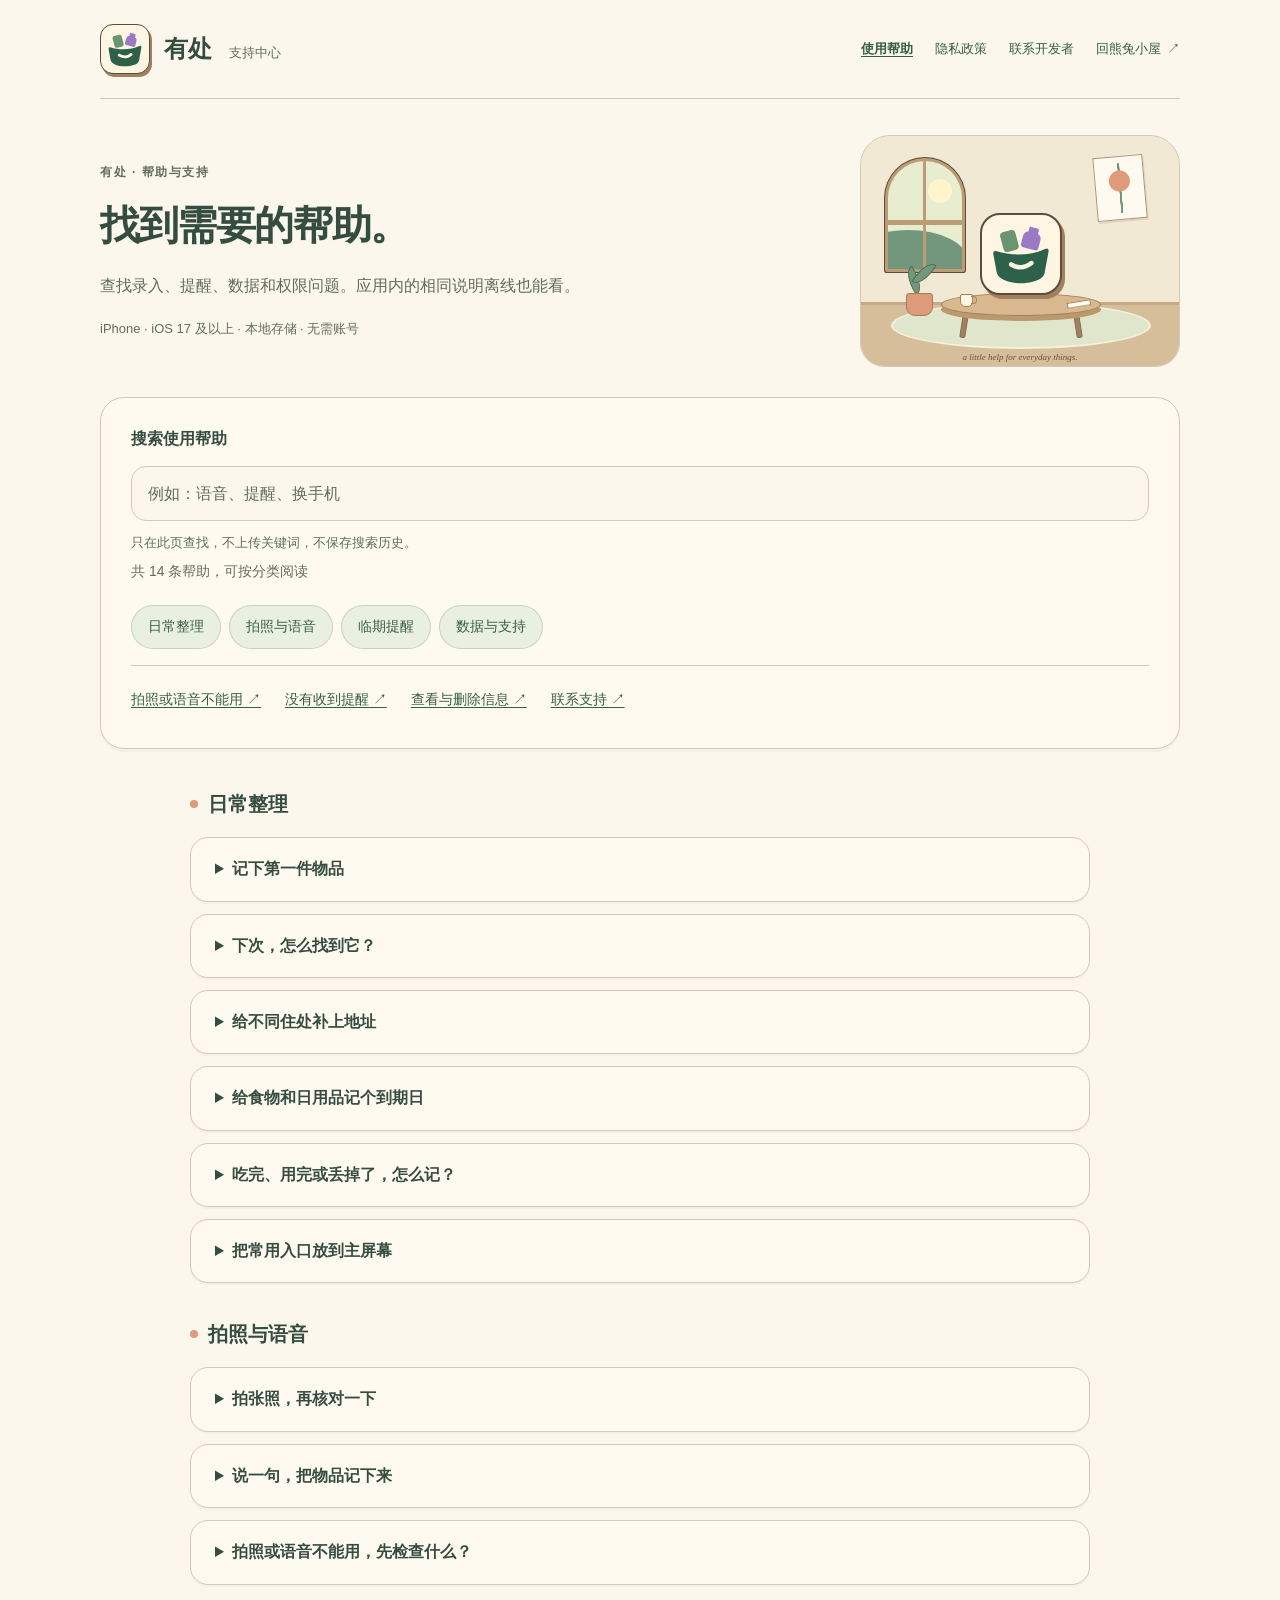
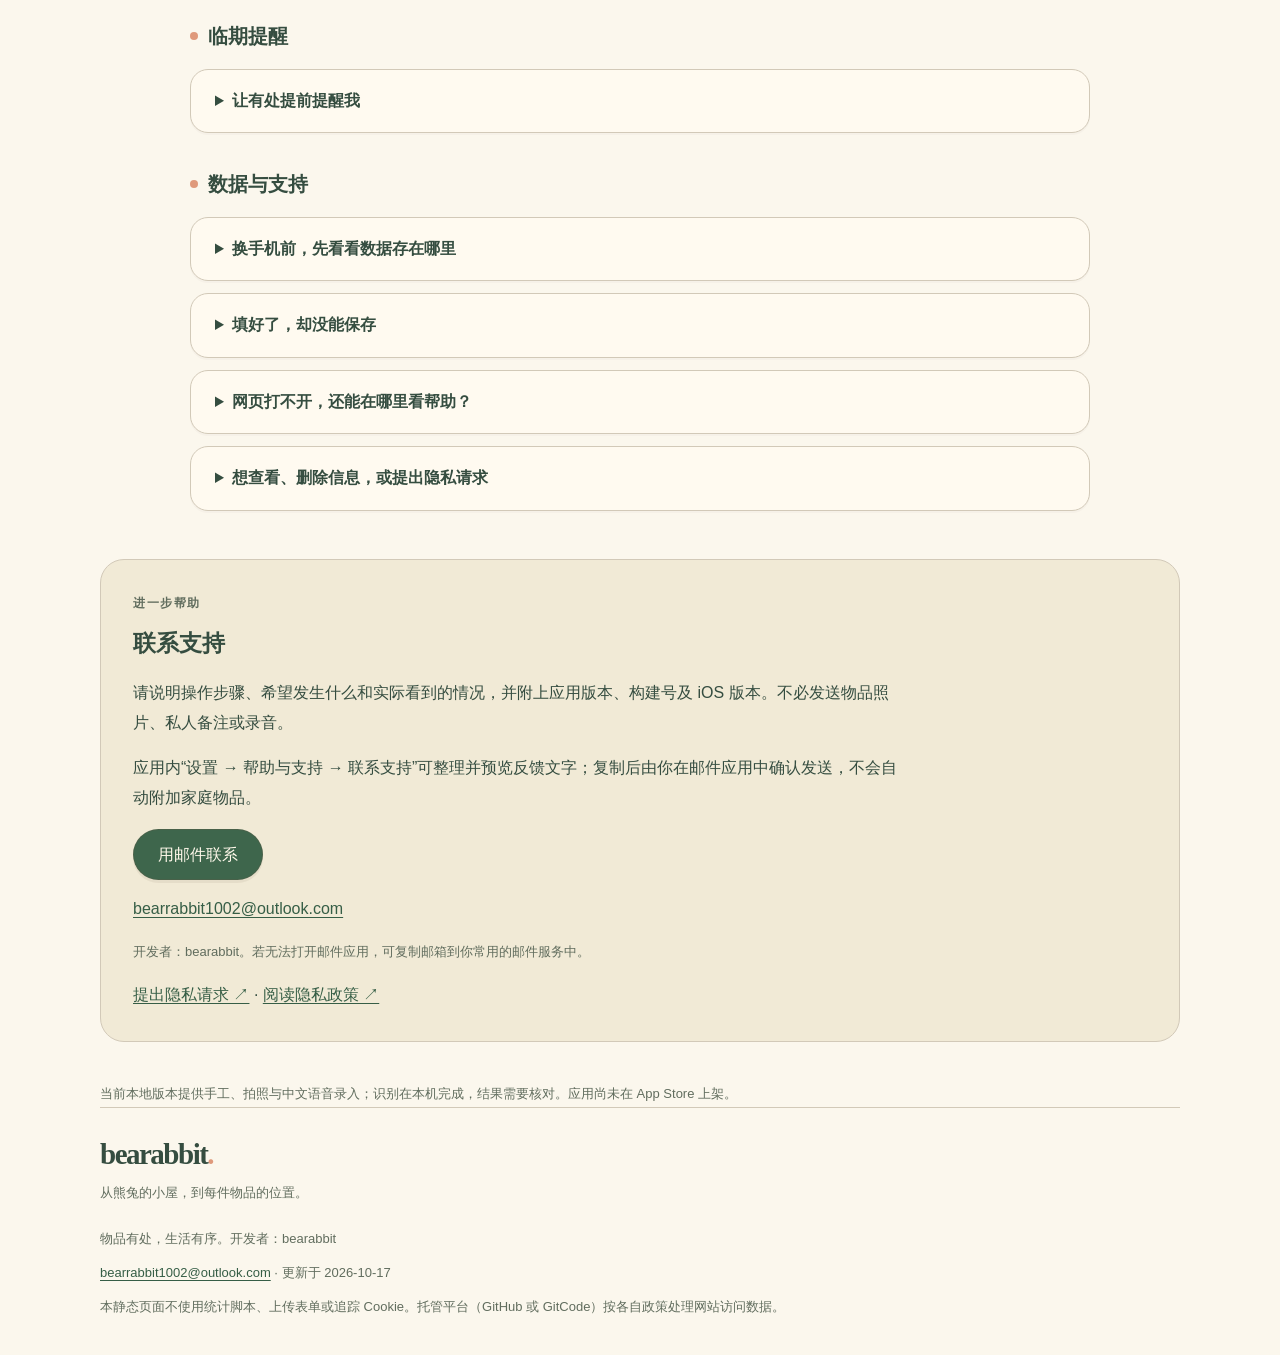
==== commit ad2e13d9: "Publish Youchu support and privacy website" ====
--- a/index.html
+++ b/index.html
@@ -5,75 +5,116 @@
 <meta name="viewport" content="width=device-width,initial-scale=1">
 <meta name="color-scheme" content="light dark">
 <meta name="referrer" content="no-referrer">
-<meta name="description" content="有处的使用帮助、隐私说明与开发者联系方式。">
+<meta name="description" content="有处的使用帮助、权限与数据说明、隐私政策及开发者联系方式。">
 <title>帮助与支持 · 有处</title>
+<link rel="icon" href="favicon.ico" sizes="16x16 32x32 48x48">
+<link rel="icon" type="image/svg+xml" href="data:image/svg+xml,%3Csvg%20xmlns%3D%22http%3A%2F%2Fwww.w3.org%2F2000%2Fsvg%22%20viewBox%3D%220%200%20256%20256%22%20width%3D%22256%22%20height%3D%22256%22%20role%3D%22img%22%20aria-labelledby%3D%22title%22%3E%3Ctitle%20id%3D%22title%22%3E%E6%9C%89%E5%A4%84%20%C2%B7%20%E5%B0%8F%E5%B0%BA%E5%AF%B8%E5%9B%BE%E5%BD%A2%3C%2Ftitle%3E%3Cpath%20fill%3D%22%236B9471%22%20d%3D%22M110.08%2068.01%20L116.03%2090.23%20C117.75%2096.63%20113.95%20103.21%20107.55%20104.93%20L78.57%20112.69%20C72.17%20114.4%2065.59%20110.61%2063.87%20104.2%20L51.97%2059.77%20C50.25%2053.37%2054.05%2046.79%2060.45%2045.07%20L89.43%2037.31%20C95.83%2035.6%20102.41%2039.39%20104.13%2045.8%20Z%22%20%2F%3E%0A%3Cpath%20fill%3D%22%239D79C4%22%20d%3D%22M168.21%2028.45%20L189.46%2034.14%20Q195.26%2035.69%20193.7%2041.49%20L190.6%2053.08%20Q203.08%2060.57%20198.94%2076.02%20L191.96%20102.1%20Q189.37%20111.76%20179.71%20109.17%20L139.14%2098.3%20Q129.48%2095.72%20132.07%2086.06%20L139.06%2059.98%20Q143.2%2044.52%20157.76%2044.28%20L160.86%2032.69%20Q162.41%2026.89%20168.21%2028.45%20Z%22%20%2F%3E%0A%3Cpath%20fill%3D%22%232D6149%22%20fill-rule%3D%22evenodd%22%20d%3D%22M42%20118%20C94%20136%20163%20134%20211%20111%20Q226%20105%20223%20121%20L211%20187%20C208%20209%20196%20216%20174%20222%20C137%20233%2096%20231%2066%20216%20C50%20207%2046%20201%2043%20188%20L33%20132%20Q29%20115%2042%20118%20Z%20M88.3%20171.53%20C116.27%20189.93%20144.33%20187.77%20170.62%20165.29%20C174.22%20162.22%20174.81%20156.58%20171.95%20152.7%20C169.1%20148.83%20163.86%20148.19%20160.26%20151.27%20C139.4%20169.11%20118.93%20170.68%2096.98%20156.23%20C93.06%20153.65%2087.94%20154.99%2085.54%20159.21%20C83.14%20163.43%2084.38%20168.94%2088.3%20171.53%20Z%22%20%2F%3E%0A%3C%2Fsvg%3E%0A">
+<link rel="apple-touch-icon" href="apple-touch-icon.png" sizes="180x180">
 <link rel="stylesheet" href="styles.css">
 </head>
 <body>
 <a class="skip" href="#main">跳到正文</a>
 <header>
-<a class="brand" href="index.html">
-<span>处</span>有处 <small>支持中心</small>
-</a>
+<a class="brand" href="index.html"><span class="logo-tile"><svg xmlns="http://www.w3.org/2000/svg" viewBox="0 0 256 256" width="256" height="256" class="brand-header" aria-hidden="true" focusable="false"><title id="brand-title-header">有处 · 随手收好</title><path fill="#6B9471" d="M114.08 76.01 L120.03 98.23 C121.75 104.63 117.95 111.21 111.55 112.93 L82.57 120.69 C76.17 122.4 69.59 118.61 67.87 112.2 L55.97 67.77 C54.25 61.37 58.05 54.79 64.45 53.07 L93.43 45.31 C99.83 43.6 106.41 47.39 108.13 53.8 Z" />
+<path fill="#9D79C4" d="M164.21 34.45 L185.46 40.14 Q191.26 41.69 189.7 47.49 L186.6 59.08 Q199.08 66.57 194.94 82.02 L187.96 108.1 Q185.37 117.76 175.71 115.17 L135.14 104.3 Q125.48 101.72 128.07 92.06 L135.06 65.98 Q139.2 50.52 153.76 50.28 L156.86 38.69 Q158.41 32.89 164.21 34.45 Z" />
+<path fill="#2D6149" fill-rule="evenodd" d="M42 118 C94 136 163 134 211 111 Q226 105 223 121 L211 187 C208 209 196 216 174 222 C137 233 96 231 66 216 C50 207 46 201 43 188 L33 132 Q29 115 42 118 Z M89.83 170.83 C116.72 187.26 143.7 185.33 168.98 165.26 C172.44 162.52 173.01 157.48 170.26 154.02 C167.52 150.56 162.48 149.99 159.02 152.74 C138.96 168.67 119.28 170.07 98.17 157.17 C94.4 154.87 89.48 156.06 87.17 159.83 C84.87 163.6 86.06 168.52 89.83 170.83 Z" />
+</svg>
+</span><span>有处 <small>支持中心</small></span></a>
 <nav aria-label="主导航">
-<a href="index.html">使用帮助</a>
+<a href="index.html" aria-current="page">使用帮助</a>
 <a href="privacy.html">隐私政策</a>
-<a href="mailto:bearrabbit1002@outlook.com">联系开发者</a>
+<a href="#contact">联系开发者</a>
+<a class="home-link" href="https://bearabbit-home.com/">回熊兔小屋 <span aria-hidden="true">↗</span></a>
 </nav>
 </header>
-<main id="main"><section class="hero">
-<div>
-<p class="eyebrow">有处 · 帮助与支持</p>
-<h1>每件物品，<br>都有自己的位置。</h1>
-<p class="intro">备用钥匙放在哪个抽屉？冰箱里的牛奶哪天到期？从记下这些小事开始，让下次查找更轻松。</p>
-<div class="actions">
-<a class="button" href="#help">从这里开始 ↗</a>
-<a class="button secondary" href="mailto:bearrabbit1002@outlook.com">联系 bearabbit</a>
-</div>
-<p class="meta">iPhone · iOS 17 及以上 · 本地存储</p>
-</div>
-<img src="still-life.webp" alt="有处品牌插画：收纳架与日常物品" width="480" height="480">
-</section>
-<section class="facts">
-<div>
-<span>01</span>
-<h2>记下第一件</h2>
-<p>填个名称就能保存，照片和其他信息可以慢慢补。</p>
-</div>
-<div>
-<span>02</span>
-<h2>留下它的位置</h2>
-<p>从房间到柜子、抽屉，下次不用凭记忆找。</p>
-</div>
-<div>
-<span>03</span>
-<h2>到期前想起来</h2>
-<p>按包装记下日期，需要时再开启临期提醒。</p>
+<main id="main"><section class="support-heading">
+<div><p class="eyebrow">有处 · 帮助与支持</p>
+<h1>找到需要的帮助。</h1><p class="intro">查找录入、提醒、数据和权限问题。应用内的相同说明离线也能看。</p>
+<p class="meta">iPhone · iOS 17 及以上 · 本地存储 · 无需账号</p></div>
+<div class="room-vignette" aria-hidden="true">
+<div class="room-window"><i class="window-sun"></i><i class="window-hill"></i><i class="window-hill hill-back"></i><i class="window-bars"></i></div>
+<div class="room-art"><i></i></div>
+<div class="room-floor"></div><div class="room-rug"></div>
+<div class="room-plant"><i></i><i></i><b></b></div>
+<div class="room-table"><i class="table-leg"></i><i class="table-leg leg-right"></i><i class="table-top"></i></div>
+<div class="logo-tile hero-logo"><svg xmlns="http://www.w3.org/2000/svg" viewBox="0 0 256 256" width="256" height="256" class="brand-hero" aria-hidden="true" focusable="false"><title id="brand-title-hero">有处 · 随手收好</title><path fill="#6B9471" d="M114.08 76.01 L120.03 98.23 C121.75 104.63 117.95 111.21 111.55 112.93 L82.57 120.69 C76.17 122.4 69.59 118.61 67.87 112.2 L55.97 67.77 C54.25 61.37 58.05 54.79 64.45 53.07 L93.43 45.31 C99.83 43.6 106.41 47.39 108.13 53.8 Z" />
+<path fill="#9D79C4" d="M164.21 34.45 L185.46 40.14 Q191.26 41.69 189.7 47.49 L186.6 59.08 Q199.08 66.57 194.94 82.02 L187.96 108.1 Q185.37 117.76 175.71 115.17 L135.14 104.3 Q125.48 101.72 128.07 92.06 L135.06 65.98 Q139.2 50.52 153.76 50.28 L156.86 38.69 Q158.41 32.89 164.21 34.45 Z" />
+<path fill="#2D6149" fill-rule="evenodd" d="M42 118 C94 136 163 134 211 111 Q226 105 223 121 L211 187 C208 209 196 216 174 222 C137 233 96 231 66 216 C50 207 46 201 43 188 L33 132 Q29 115 42 118 Z M89.83 170.83 C116.72 187.26 143.7 185.33 168.98 165.26 C172.44 162.52 173.01 157.48 170.26 154.02 C167.52 150.56 162.48 149.99 159.02 152.74 C138.96 168.67 119.28 170.07 98.17 157.17 C94.4 154.87 89.48 156.06 87.17 159.83 C84.87 163.6 86.06 168.52 89.83 170.83 Z" />
+</svg>
+</div><div class="room-cup"></div><div class="room-book"></div>
+<span class="room-note">a little help for everyday things.</span>
 </div>
 </section>
-<section class="help" id="help">
-<div class="section-head">
-<p class="eyebrow">使用帮助</p>
-<h2>从一件物品开始。</h2>
-<p>先记下一件常用物品，再慢慢整理。选一个你正想做的事，点开就能看到具体办法。</p>
+<section class="help-tools" aria-label="查找帮助">
+<div id="help-search" hidden>
+<label for="help-query">搜索使用帮助</label>
+<div class="search-row"><input type="search" id="help-query" placeholder="例如：语音、提醒、换手机" autocomplete="off" maxlength="100" aria-describedby="search-note search-status"><button type="button" id="clear-search" hidden>清除</button></div>
+<p id="search-note" class="meta">只在此页查找，不上传关键词，不保存搜索历史。</p>
+<p id="search-status" role="status" aria-live="polite"></p>
 </div>
-<div><section class="help-group"><h3>日常整理</h3><details><summary>记下第一件物品</summary><p>从一件容易忘记放在哪里的东西开始，比如备用钥匙。打开“物品”页，点右上角的“＋”，选择“手工录入”，输入“备用钥匙”。</p><p>点“存放位置”，选好它所在的房间、柜子或抽屉。不确定也没关系，可以先留空，之后再补。</p><p>有到期日的物品可以顺手记上日期；钥匙这类物品不用填写。检查后保存，这件物品就会出现在你的目录里。照片和备注都可以以后再加。</p></details><details><summary>下次，怎么找到它？</summary><p>在“物品”页搜索名称，比如“钥匙”，就能看到它放在哪里。记不清名称时，也可以搜位置，或进入“位置”页逐层找。</p><p>位置可以按“厨房 › 冰箱 › 冷藏层”这样建立，最多三级。从最常用的几个位置开始就好，不必一次整理完整个家。遇到同名的柜子，记得看完整路径。</p><p>把东西换了地方？打开它的详情，点“编辑物品”，重新选择存放位置并保存。这样下次找到的就是新位置。</p></details><details><summary>给食物和日用品记个到期日</summary><p>添加或编辑物品时，点“到期日”，按包装上的日期填写。比如一盒牛奶标注 10 月 25 日到期，就选对应的年、月、日；看不清或没有日期时可以留空。</p><p>打开“到期”页，可以分别查看已过期、今天到期、未来 1 至 7 天内临期的物品。没有填写日期的物品也会单独列出。</p><p>想提前收到通知，再到“设置 → 临期提醒”开启。到期列表始终按 7 天范围显示，调整通知的提前天数不会改变这个范围。</p></details></section><section class="help-group"><h3>照片与提醒</h3><details><summary>拍张照，再核对一下</summary><p>在“物品”页点“拍照录入”，拍摄一件物品或从相册挑一张照片。让物品名称和日期尽量清楚，反光的包装可以换个角度再拍。</p><p>选好照片后，有处会在本机寻找名称和日期。点名称候选填入草稿；日期要先核对它是生产日期、到期日，还是最佳使用期，再确认使用。只有生产日期和明确保质期都读到时，才可能提供带依据的推算，请按包装核实。</p><p>点“核对并保存”，补上存放位置、检查名称和日期，最后点“确认并保存”。没有识别到也没关系，可以直接手工填写；不确定的日期可以留空。有处不会根据外观猜保质期，拍完也不会直接保存。</p><p>拍不了照时，可以先选相册或点“手工填写”。若想恢复权限，到 iPhone 的“设置”中允许有处使用相机。换照片或重新识别不会覆盖你已经选好的字段，确认前记得再看一眼。</p></details><details><summary>说一句，把物品记下来</summary><p>点“语音录入”，准备好后点“开始说话”。可以这样说：“燕麦奶放在厨房冰箱，明天到期。”一次只描述一件，位置尽量使用你已建立的名称。</p><p>说完点“停止并完成转写”，先看看文字有没有听错，也可以直接修改。核对下方的名称、完整位置和日期候选，点选确认后，再进入表单保存。录音不会直接新增物品。</p><p>“明天”“三天后”等日期按这次开始输入时的日期计算，页面会显示参照日期。说具体日期时请带上年份；多个日期、同名位置或不确定的表达需要你自行确认，不会替你猜。</p><p>语音只在本机处理，不保存录音文件。设备不支持、语音资源不可用或权限未允许时，可以在文字框里输入，也能直接“手工填写”。离开页面、进入后台或音频中断后会停止录音，不会自动继续。</p></details><details><summary>让有处提前提醒我</summary><p>先打开“设置 → 临期提醒”，启用提醒并允许系统通知。默认在到期前 7 天、当地时间上午 9 点提醒；你可以改为提前 1 天或 3 天，也可以换个时间，修改后点“保存提醒规则”。</p><p>没收到时，先看看这页的“已安排”数量和覆盖日期。若有错误，点“重新核对提醒”；再到 iOS 的“设置 → 通知 → 有处”，检查横幅和声音，也留意专注模式或通知摘要。</p><p>同一时刻的几件物品会合成一条通知，每件物品在同一到期日只提醒一次。若显示还有提醒待补排，再次打开有处时会优先安排较近日期；打开到期列表也能随时查看。</p><p>已经过期，或到期日内已没有可安排时间的物品，不会补发提醒。不想接收通知也没关系，手工管理和到期列表仍能使用。</p></details></section><section class="help-group"><h3>数据与问题</h3><details><summary>换手机前，先看看数据存在哪里</summary><p>目前，你的物品、位置和照片都保存在这台 iPhone 上。有处还没有账号云同步，在另一台设备安装后不会自动出现这些记录。</p><p>换机或删除 App 前，先在系统中确认设备备份是否完成。可以使用 iOS 提供的设备备份与迁移方式；具体能恢复哪些内容，以系统实际备份和恢复结果为准。</p><p>有处暂不提供应用内导出、导入。如果只是遇到保存问题，先保留表单内容并联系支持，不要用删除 App 或清空数据来尝试修复。</p></details><details><summary>填好了，却没能保存</summary><p>先别关掉表单。保存失败时，已填写的内容会留在当前页面；看一下提示，检查是否填了名称、所选位置是否还存在，以及 iPhone 是否有足够的存储空间，再试一次。</p><p>如果提示物品已被修改，先复制或记下刚才填写的内容，再退出并重新打开这件物品。核对最新记录后继续编辑，避免覆盖已有修改。</p><p>保存成功后，表单会关闭。若仍提示失败，可以在下方“联系支持”里整理操作过程发给我；不必附上你的物品照片或私人备注。</p></details><details><summary>吃完、用完或丢掉了，怎么记？</summary><p>牛奶喝完了，打开物品详情，点“处理物品”，选择“已用完／吃完”；东西过期扔掉了，就选“已丢弃”。物品列表中也可以向左轻扫，选择处理结果。只用掉一部分时，先保留当前记录。</p><p>处理后，它会从当前物品、位置数量和到期列表中移出，相应提醒也会更新。刚操作完可点“撤销”；以后想找回，到物品页底部的“已处理”中恢复。照片和原来的记录仍保留，恢复后会按原到期日重新计算，过期记录也可能重新出现。</p><p>确实不需要保留记录时，再从详情的更多操作中选择“删除物品”。这会永久移除记录和有处里的照片副本，无法撤销，不会删除系统相册原图。删除位置时可为物品选择新去处，或改为“未指定”，不会连带删除物品。</p><p>想从头开始，可到“设置 → 本地数据”选择“清空本地数据”。全部在用及已处理物品、照片和位置都会被清空，并重置提醒，无法撤销；历史系统备份需另外管理。</p></details><details><summary>网页打不开，还能在哪里看帮助？</summary><p>你现在看到的这些说明可以离线阅读，不用等网页加载。隐私政策也在有处的设置里。</p><p>点开网页时，有处会优先尝试 GitHub Pages，连接失败或等了约 4 秒仍无响应时换用 GitCode。若浏览器还是打不开，返回帮助页，展开“GitCode 备用网页”直接打开即可。</p><p>还没有解决的话，可以通过下方邮箱联系我。写清你在哪一步遇到了什么情况就好；“联系支持”里的反馈页面也能帮你整理文字，由你检查、复制后自行发送。</p></details></section><section class="help-group"><h3>日常使用</h3><details><summary>把常用入口放到主屏幕</summary><p>长按“有处”图标，可以直接拍照、语音、手工录入，或查找物品。不会自动拍摄或录音，已有未保存内容也不会被覆盖，新的入口会等当前页面关闭后再打开。</p><p>在主屏幕添加有处小组件：“到期看板”看看今天和未来 7 天有哪些物品要留意；“常用位置”先选一个位置；“快捷录入”随手打开拍照、语音或手工页面。锁屏也可以添加到期数量或相机入口。</p><p>到期看板默认只显示数量，长按小组件编辑后可以开启明细。系统可能延后刷新；数量看起来没变时，可先打开有处核对，或在设置中重试刷新。标记用完、丢弃或永久删除后，物品不会再参与下一次小组件快照。</p></details></section></div>
+<nav class="category-links" aria-label="帮助分类"><a href="#category-1">日常整理</a><a href="#category-2">拍照与语音</a><a href="#category-3">临期提醒</a><a href="#category-4">数据与支持</a></nav>
+<div class="quick-links"><a href="#help-permissions">拍照或语音不能用 ↗</a><a href="#help-reminder">没有收到提醒 ↗</a><a href="#help-privacy-request">查看与删除信息 ↗</a><a href="#contact">联系支持 ↗</a></div>
 </section>
-<p class="meta">当前本地版本支持 iOS 17 及以上，提供手工、拍照与中文语音录入；识别在本机完成，结果需要核对。应用尚未在 App Store 上架。</p>
-<section class="contact">
-<p class="eyebrow">进一步帮助</p>
-<h2>还有想问的？</h2>
-<p>告诉我你在哪一步遇到了什么情况。比如：“改了到期日，提醒页却还显示旧日期。”附上应用和 iOS 版本会更方便排查，不必发送物品照片或私人备注。</p>
-<a class="button" href="mailto:bearrabbit1002@outlook.com">bearrabbit1002@outlook.com</a>
-<p class="meta">开发者：bearabbit。邮件由你在邮件应用中确认发送。</p>
-<a href="privacy.html">阅读隐私政策 ↗</a>
-</section></main>
+<div class="help-content" id="help"><section class="help-group" id="category-1"><h2>日常整理</h2><details class="help-topic" id="help-add"><summary>记下第一件物品</summary><div class="answer"><p>从一件容易忘记放在哪里的东西开始，比如备用钥匙。打开“物品”页，点右上角的“＋”，选择“手工录入”，输入“备用钥匙”。</p><p>点“存放位置”，选好它所在的房间、柜子或抽屉。不确定也没关系，可以先留空，之后再补。</p><p>有到期日的物品可以顺手记上日期；钥匙这类物品不用填写。检查后保存，这件物品就会出现在你的目录里。照片和备注都可以以后再加。</p><p>还没有拍照也没关系，列表会按物品名称配上一张常见大类的默认插图，例如乳品、水果或清洁用品；无法匹配时显示通用收纳图。它只是示意，不代表识别结论。添加自己的照片后会优先显示照片，移除照片则恢复默认图。</p></div></details><details class="help-topic" id="help-find"><summary>下次，怎么找到它？</summary><div class="answer"><p>在“物品”页搜索名称，比如“钥匙”，就能看到它放在哪里。记不清名称时，也可以搜位置，或进入“位置”页逐层找。</p><p>位置可以按“厨房 › 冰箱 › 冷藏层”这样建立，最多三级。从最常用的几个位置开始就好，不必一次整理完整个家。遇到同名的柜子，记得看完整路径。</p><p>把东西换了地方？打开它的详情，点“编辑物品”，重新选择存放位置并保存。这样下次找到的就是新位置。</p></div></details><details class="help-topic" id="help-location-address"><summary>给不同住处补上地址</summary><div class="answer"><p>有多个住处或储物地点时，打开收纳位置，点右上角更多操作中的“编辑位置”，在“地理地址”里填写城市、小区或门牌。也可以在新建位置时填写，地址不必填，原来的房间、柜子和抽屉仍照常使用。</p><p>就在这个地点？点“使用当前位置”，阅读提示后继续，并选择系统允许的定位授权。找到地址后先核对，再点“填入这个地址”；你仍可以补充门牌，最后保存位置才会记住。定位只能提供附近的地理地址，无法知道物品在家里哪个柜子。</p><p>下级位置没有单独地址时，会沿用最近上级的地址；物品详情会显示它所在位置的地址。想去掉单独填写的地址，编辑时清空并保存即可；如果上级还有地址，下级会恢复沿用。</p><p>定位被拒绝、只有大致位置或没有网络时，可以直接手填，也可以留空。有处不后台定位、不保存坐标，地址文字仅保存在本机。查询地址会使用 Apple 地理编码服务，不会将家庭物品发送给它。</p></div></details><details class="help-topic" id="help-expiry"><summary>给食物和日用品记个到期日</summary><div class="answer"><p>添加或编辑物品时，点“到期日”，按包装上的日期填写。比如一盒牛奶标注 10 月 25 日到期，就选对应的年、月、日；看不清或没有日期时可以留空。</p><p>打开“到期”页，可以分别查看已过期、今天到期、未来 1 至 7 天内临期的物品。没有填写日期的物品也会单独列出。</p><p>想提前收到通知，再到“设置 → 临期提醒”开启。到期列表始终按 7 天范围显示，调整通知的提前天数不会改变这个范围。</p></div></details><details class="help-topic" id="help-delete"><summary>吃完、用完或丢掉了，怎么记？</summary><div class="answer"><p>牛奶喝完了，打开物品详情，点“处理物品”，选择“已用完／吃完”；东西过期扔掉了，就选“已丢弃”。物品列表中也可以向左轻扫，选择处理结果。只用掉一部分时，先保留当前记录。</p><p>处理后，它会从当前物品、位置数量和到期列表中移出，相应提醒也会更新。刚操作完可点“撤销”；以后想找回，到物品页底部的“已处理”中恢复。照片和原来的记录仍保留，恢复后会按原到期日重新计算，过期记录也可能重新出现。</p><p>确实不需要保留记录时，再从详情的更多操作中选择“删除物品”。这会永久移除记录和有处里的照片副本，无法撤销，不会删除系统相册原图。删除位置时可为物品选择新去处，或改为“未指定”，不会连带删除物品。</p><p>想从头开始，可到“设置 → 本地数据”选择“清空本地数据”。全部在用及已处理物品、照片和位置都会被清空，并重置提醒，无法撤销；历史系统备份需另外管理。</p></div></details><details class="help-topic" id="help-widgets"><summary>把常用入口放到主屏幕</summary><div class="answer"><p>长按“有处”图标，可以直接拍照、语音、手工录入，或查找物品。不会自动拍摄或录音，已有未保存内容也不会被覆盖，新的入口会等当前页面关闭后再打开。</p><p>在主屏幕添加有处小组件：“到期看板”看看今天和未来 7 天有哪些物品要留意；“常用位置”先选一个位置；“快捷录入”随手打开拍照、语音或手工页面。锁屏也可以添加到期数量或相机入口。</p><p>到期看板默认只显示数量，长按小组件编辑后可以开启明细。系统可能延后刷新；数量看起来没变时，可先打开有处核对，或在设置中重试刷新。标记用完、丢弃或永久删除后，物品不会再参与下一次小组件快照。</p></div></details></section><section class="help-group" id="category-2"><h2>拍照与语音</h2><details class="help-topic" id="help-camera"><summary>拍张照，再核对一下</summary><div class="answer"><p>在“物品”页点“拍照录入”，拍摄一件物品或从相册挑一张照片。让物品名称和日期尽量清楚，反光的包装可以换个角度再拍。</p><p>选好照片后，有处会在本机寻找名称和日期。点名称候选填入草稿；日期要先核对它是生产日期、到期日，还是最佳使用期，再确认使用。只有生产日期和明确保质期都读到时，才可能提供带依据的推算，请按包装核实。</p><p>点“核对并保存”，补上存放位置、检查名称和日期，最后点“确认并保存”。没有识别到也没关系，可以直接手工填写；不确定的日期可以留空。有处不会根据外观猜保质期，拍完也不会直接保存。</p><p>拍不了照时，可以先选相册或点“手工填写”。若想恢复权限，到 iPhone 的“设置”中允许有处使用相机。换照片或重新识别不会覆盖你已经选好的字段，确认前记得再看一眼。</p></div></details><details class="help-topic" id="help-voice"><summary>说一句，把物品记下来</summary><div class="answer"><p>点“语音录入”，准备好后点“开始说话”。可以这样说：“燕麦奶放在厨房冰箱，明天到期。”一次只描述一件，位置尽量使用你已建立的名称。</p><p>说完点“停止并完成转写”，先看看文字有没有听错，也可以直接修改。核对下方的名称、完整位置和日期候选，点选确认后，再进入表单保存。录音不会直接新增物品。</p><p>“明天”“三天后”等日期按这次开始输入时的日期计算，页面会显示参照日期。说具体日期时请带上年份；多个日期、同名位置或不确定的表达需要你自行确认，不会替你猜。</p><p>语音只在本机处理，不保存录音文件。设备不支持、语音资源不可用或权限未允许时，可以在文字框里输入，也能直接“手工填写”。离开页面、进入后台或音频中断后会停止录音，不会自动继续。</p></div></details><details class="help-topic" id="help-permissions"><summary>拍照或语音不能用，先检查什么？</summary><div class="answer"><p>先确认是没有权限、设备不支持，还是识别没有读准。权限被拒绝时，在帮助页点“打开系统权限设置”，或在 iOS 设置中找到有处，检查相机、麦克风和语音识别。不同 iOS 版本的设置路径可能略有不同；权限不会在打开帮助时自动申请。</p><p>语音需要设备支持简体中文端侧识别且所需资源可用。出现“不支持”或“暂不可用”时可稍后再试，或直接手工录入；有处不会改用云端识别。每次最多录音 45 秒，进入后台、退出或音频中断后需由你重新开始。</p><p>照片没有识别到文字时，可在光线充足处拍清包装文字和日期，或重新选择图片。遇到模糊、残缺或不确定日期，请按包装手工填写；不要根据物品外观猜保质期。系统照片选择器只交给有处你选中的图片，无需开放整个相册。</p><p>先保留并核对当前草稿，再重新采集或离开页面。拍照、语音或权限暂不可用都不影响手工录入和已有本地物品；识别结果需要明确保存才成为记录。</p></div></details></section><section class="help-group" id="category-3"><h2>临期提醒</h2><details class="help-topic" id="help-reminder"><summary>让有处提前提醒我</summary><div class="answer"><p>先打开“设置 → 临期提醒”，启用提醒并允许系统通知。默认在到期前 7 天、当地时间上午 9 点提醒；你可以改为提前 1 天或 3 天，也可以换个时间，修改后点“保存提醒规则”。</p><p>没收到时，先看看这页的“已安排”数量和覆盖日期。若有错误，点“重新核对提醒”；再到 iOS 的“设置 → 通知 → 有处”，检查横幅和声音，也留意专注模式或通知摘要。</p><p>同一时刻的几件物品会合成一条通知，每件物品在同一到期日只提醒一次。若显示还有提醒待补排，再次打开有处时会优先安排较近日期；打开到期列表也能随时查看。</p><p>已经过期，或到期日内已没有可安排时间的物品，不会补发提醒。不想接收通知也没关系，手工管理和到期列表仍能使用。</p></div></details></section><section class="help-group" id="category-4"><h2>数据与支持</h2><details class="help-topic" id="help-storage"><summary>换手机前，先看看数据存在哪里</summary><div class="answer"><p>目前，你的物品、位置和照片都保存在这台 iPhone 上。有处还没有账号云同步，在另一台设备安装后不会自动出现这些记录。</p><p>换机或删除 App 前，先在系统中确认设备备份是否完成。可以使用 iOS 提供的设备备份与迁移方式；具体能恢复哪些内容，以系统实际备份和恢复结果为准。</p><p>有处暂不提供应用内导出、导入。如果只是遇到保存问题，先保留表单内容并联系支持，不要用删除 App 或清空数据来尝试修复。</p></div></details><details class="help-topic" id="help-save"><summary>填好了，却没能保存</summary><div class="answer"><p>先别关掉表单。保存失败时，已填写的内容会留在当前页面；看一下提示，检查是否填了名称、所选位置是否还存在，以及 iPhone 是否有足够的存储空间，再试一次。</p><p>如果提示物品已被修改，先复制或记下刚才填写的内容，再退出并重新打开这件物品。核对最新记录后继续编辑，避免覆盖已有修改。</p><p>保存成功后，表单会关闭。若仍提示失败，可以在下方“联系支持”里整理操作过程发给我；不必附上你的物品照片或私人备注。</p></div></details><details class="help-topic" id="help-web"><summary>网页打不开，还能在哪里看帮助？</summary><div class="answer"><p>你现在看到的这些说明可以离线阅读，不用等网页加载。隐私政策也在有处的设置里。</p><p>点开网页时，有处会优先尝试 GitHub Pages，连接失败或等了约 4 秒仍无响应时换用 GitCode。若浏览器还是打不开，返回帮助页，展开“GitCode 备用网页”直接打开即可。</p><p>还没有解决的话，可以通过下方邮箱联系我。写清你在哪一步遇到了什么情况就好；“联系支持”里的反馈页面也能帮你整理文字，由你检查、复制后自行发送。</p></div></details><details class="help-topic" id="help-privacy-request"><summary>想查看、删除信息，或提出隐私请求</summary><div class="answer"><p>物品、位置和照片在本机管理。编辑可更正信息，物品详情可永久删除；“设置 → 本地数据 → 清空本地数据”会清空在用和已处理记录。标记用完或丢弃只会移入已处理列表。请先确认需要保留的内容，永久删除与清空不可撤销。</p><p>开发者没有物品库的远程副本，无法远程恢复或代为删除本机记录。系统相册、设备备份、浏览器数据和已发送邮件需在各自服务中管理；不要把删 App 或清空数据当作排障步骤。</p><p>如需了解或处理开发者收到的支持邮件信息，请发信至 bearrabbit1002@outlook.com，主题写“有处隐私请求”，说明希望查阅、更正、删除或撤回什么信息。尽可能从原联系邮箱发出；不必附上物品库、照片、录音或身份证件。</p><p>我们会核实请求并按适用法律期限回复；如有依法需保留的内容，会说明原因和可行渠道。详细的数据范围、第三方、保留规则和撤回权限方式见“隐私政策”。</p></div></details></section></div>
+<section class="empty-state" id="no-results" hidden><h2>没有找到相关帮助</h2><p>试试“权限”“提醒”或“备份”，也可以在下方联系支持。</p><button type="button" id="reset-search">查看全部帮助</button></section>
+<section class="contact" id="contact"><p class="eyebrow">进一步帮助</p><h2>联系支持</h2>
+<p>请说明操作步骤、希望发生什么和实际看到的情况，并附上应用版本、构建号及 iOS 版本。不必发送物品照片、私人备注或录音。</p>
+<p>应用内“设置 → 帮助与支持 → 联系支持”可整理并预览反馈文字；复制后由你在邮件应用中确认发送，不会自动附加家庭物品。</p>
+<a class="button" href="mailto:bearrabbit1002@outlook.com">用邮件联系</a><p class="email"><a href="mailto:bearrabbit1002@outlook.com">bearrabbit1002@outlook.com</a></p>
+<p class="meta">开发者：bearabbit。若无法打开邮件应用，可复制邮箱到你常用的邮件服务中。</p>
+<p><a href="mailto:bearrabbit1002@outlook.com?subject=%E6%9C%89%E5%A4%84%E9%9A%90%E7%A7%81%E8%AF%B7%E6%B1%82">提出隐私请求 ↗</a> · <a href="privacy.html">阅读隐私政策 ↗</a></p>
+</section>
+<p class="release-note">当前本地版本提供手工、拍照与中文语音录入；识别在本机完成，结果需要核对。应用尚未在 App Store 上架。</p></main>
 <footer>
-<strong>有处</strong>
+<a class="home-wordmark" href="https://bearabbit-home.com/">bearabbit<span>.</span></a>
+<p class="footer-note">从熊兔的小屋，到每件物品的位置。</p>
 <p>物品有处，生活有序。开发者：bearabbit</p>
-<p>
-<a href="mailto:bearrabbit1002@outlook.com">bearrabbit1002@outlook.com</a> · 更新于 2026-10-17</p>
+<p><a href="mailto:bearrabbit1002@outlook.com">bearrabbit1002@outlook.com</a> · 更新于 2026-10-17</p>
 <p>本静态页面不使用统计脚本、上传表单或追踪 Cookie。托管平台（GitHub 或 GitCode）按各自政策处理网站访问数据。</p>
 </footer>
+<script>
+(() => {
+  const query = document.getElementById('help-query');
+  const topics = [...document.querySelectorAll('.help-topic')];
+  const groups = [...document.querySelectorAll('.help-group')];
+  const status = document.getElementById('search-status');
+  const clear = document.getElementById('clear-search');
+  let previousOpen = null;
+  const normalized = value => value.normalize('NFKC').toLocaleLowerCase('zh-CN');
+  const update = () => {
+    const term = normalized(query.value.trim());
+    if (term && previousOpen === null) previousOpen = new Set(topics.filter(topic => topic.open).map(topic => topic.id));
+    let count = 0;
+    topics.forEach(topic => {
+      const category = topic.closest('.help-group').querySelector('h2').textContent;
+      const matches = !term || normalized(category + ' ' + topic.textContent).includes(term);
+      topic.hidden = !matches;
+      if (term) topic.open = matches;
+      else if (previousOpen !== null) topic.open = previousOpen.has(topic.id);
+      if (matches) count += 1;
+    });
+    if (!term) previousOpen = null;
+    groups.forEach(group => { group.hidden = ![...group.querySelectorAll('.help-topic')].some(topic => !topic.hidden); });
+    document.getElementById('no-results').hidden = count !== 0;
+    clear.hidden = !query.value;
+    status.textContent = term ? `找到 ${count} 条相关帮助` : `共 ${topics.length} 条帮助，可按分类阅读`;
+  };
+  const reset = () => { query.value = ''; update(); query.focus(); };
+  query.addEventListener('input', update);
+  clear.addEventListener('click', reset);
+  document.getElementById('reset-search').addEventListener('click', reset);
+  document.querySelectorAll('.category-links a, .quick-links a').forEach(link => {
+    link.addEventListener('click', () => {
+      query.value = ''; update();
+      const target = document.getElementById(link.hash.slice(1));
+      if (target && target.tagName === 'DETAILS') target.open = true;
+    });
+  });
+  document.getElementById('help-search').hidden = false;
+  const linkedTopic = topics.find(topic => '#' + topic.id === window.location.hash);
+  if (linkedTopic) linkedTopic.open = true;
+  update();
+})();
+</script>
 </body>
 </html>
--- a/styles.css
+++ b/styles.css
@@ -1,3 +1,186 @@
-:root{--bg:#f6f8f7;--surface:#fff;--ink:#263b30;--muted:#66766c;--green:#30634d;--lavender:#e5deef;--purple:#514164;--line:#e0e8e2}*{box-sizing:border-box}html{scroll-behavior:smooth;scroll-padding-top:30px}body{margin:0;background:var(--bg);color:var(--ink);font:16px/1.85 -apple-system,BlinkMacSystemFont,"PingFang SC","Microsoft YaHei",sans-serif}a{color:var(--green);text-underline-offset:4px}a:focus-visible,summary:focus-visible{outline:3px solid var(--green);outline-offset:6px;border-radius:5px}header,main,footer{width:min(1140px,calc(100% - 64px));margin:auto}header{display:flex;align-items:center;justify-content:space-between;padding:27px 0;border-bottom:1px solid var(--line);gap:24px}.brand{display:flex;align-items:center;gap:12px;color:var(--ink);font-size:22px;font-weight:750;text-decoration:none}.brand span{display:grid;place-items:center;width:42px;height:42px;background:var(--green);color:var(--bg);border-radius:14px}.brand small{font-size:13px;font-weight:400;color:var(--muted);padding-left:7px}nav{display:flex;flex-wrap:wrap;gap:24px;font-size:14px}nav a{text-decoration:none}.hero{display:grid;grid-template-columns:1.15fr 1fr;gap:36px;align-items:center;padding:74px 0 62px}.eyebrow{font-size:12px;font-weight:650;letter-spacing:.14em;color:var(--green);margin:0 0 16px}h1{font-size:clamp(36px,4.4vw,58px);line-height:1.3;letter-spacing:-.035em;margin:0 0 24px}h2{line-height:1.5;font-size:25px;letter-spacing:-.02em}p{margin:0 0 17px}.intro{max-width:540px;color:var(--muted);font-size:18px;line-height:1.9}.hero img{width:100%;height:auto;border-radius:34px}.actions{display:flex;flex-wrap:wrap;gap:12px;margin:28px 0 22px}.button{display:inline-flex;align-items:center;justify-content:center;gap:25px;padding:13px 24px;border-radius:99px;background:var(--green);color:#fff;text-decoration:none;font-weight:600;overflow-wrap:anywhere}.button:hover{filter:brightness(.95)}.button.secondary{background:var(--lavender);color:var(--purple)}.meta{font-size:12px;color:var(--muted);margin:17px 0}.facts{display:grid;grid-template-columns:repeat(3,1fr);gap:18px}.facts div{padding:25px 29px;background:var(--surface);border-radius:24px}.facts span{color:var(--green);font-size:12px;font-weight:650}.facts h2{font-size:19px;margin:8px 0}.facts p,.section-head p,.contact p{color:var(--muted);font-size:14px}.help{display:grid;grid-template-columns:.7fr 1fr;gap:64px;padding:80px 0}.section-head{max-width:320px}.section-head h2{font-size:28px;margin:0 0 20px}details{padding:20px 23px;border-radius:20px;background:var(--surface);margin-bottom:12px}summary{cursor:pointer;font-weight:600;line-height:1.6;padding:5px 0}details p{font-size:14px;color:var(--muted);margin:18px 0 0}.contact{padding:42px;background:var(--lavender);border-radius:30px;margin-bottom:60px;max-width:920px}.contact h2{margin:0 0 16px}.contact>p{max-width:680px}.contact .meta{color:var(--purple)}footer{padding:30px 0 35px;border-top:1px solid var(--line);font-size:12px;color:var(--muted)}footer strong{color:var(--ink);font-size:20px}footer p{margin:10px 0}.policy-heading{padding:64px 0 35px}.policy-heading h1{font-size:44px}.policy-layout{display:grid;grid-template-columns:215px 1fr;gap:60px;padding-bottom:60px}.policy-layout aside{display:flex;flex-direction:column;align-items:flex-start;gap:12px;font-size:13px;padding-top:24px;align-self:start;position:sticky;top:24px}.policy-layout aside a{text-decoration:none}.policy-section{background:var(--surface);padding:26px 32px;border-radius:24px;margin-bottom:18px}.policy-section h2{font-size:22px;margin:0 0 16px}.policy-section p{color:var(--muted);font-size:15px}.policy-section p:last-child{margin:0}.skip{position:absolute;top:-80px;left:20px;padding:8px;background:var(--surface)}.skip:focus{top:8px}@media(max-width:760px){header,main,footer{width:calc(100% - 36px)}header{align-items:flex-start;flex-direction:column;gap:18px;padding:20px 0}nav{gap:21px}.hero{grid-template-columns:1fr;padding:40px 0;gap:20px}.hero img{max-width:350px;justify-self:center}.facts{grid-template-columns:1fr;gap:12px}.facts div{padding:22px 24px}.help{grid-template-columns:1fr;padding:45px 0;gap:15px}.section-head{max-width:none}.contact{padding:28px 24px}.policy-heading{padding:38px 0 20px}.policy-heading h1{font-size:35px}.policy-layout{grid-template-columns:1fr;gap:24px}.policy-layout aside{position:static;flex-direction:row;flex-wrap:wrap;gap:8px 18px;padding:0}.policy-section{padding:24px}.button{font-size:14px;padding:12px 20px}.brand small{font-size:12px}}@media(prefers-color-scheme:dark){:root{--bg:#1b1f1d;--surface:#292e2b;--ink:#edf2eb;--muted:#b0bcb3;--green:#b5d8bd;--lavender:#433b50;--purple:#e1d3ef;--line:#3a423d}.button{color:#173b26}.brand span{color:#173b26}.hero img{opacity:.92}}@media(prefers-reduced-motion:reduce){html{scroll-behavior:auto}}
-
-.help-group+ .help-group{margin-top:30px}.help-group h3{font-size:16px;margin:0 0 14px;color:var(--ink)}
+:root {
+  color-scheme: light dark;
+  --bg: #fbf7ed;
+  --surface: #fffaf0;
+  --ink: #354d40;
+  --muted: #616d5e;
+  --green: #365e46;
+  --button: #3e664c;
+  --button-text: #fff9eb;
+  --tint: #eaf0e1;
+  --contact: #f1ead6;
+  --line: #d2c9b8;
+  --focus: #76583f;
+  --art-ink: #5d4b3b;
+  --cream: #fff5e3;
+  --sage: #73977c;
+  --peach: #df997b;
+  --wall: #f2e9d5;
+  --glass: #e8edcf;
+  --lawn: #dfe6cc;
+  --wood: #d9b88f;
+}
+* { box-sizing: border-box; }
+[hidden] { display: none !important; }
+html { scroll-behavior: smooth; }
+body {
+  margin: 0;
+  background: var(--bg);
+  color: var(--ink);
+  font: 16px/1.85 -apple-system, BlinkMacSystemFont, "PingFang SC", "Microsoft YaHei", sans-serif;
+  overflow-wrap: anywhere;
+  -webkit-text-size-adjust: 100%;
+}
+header, main, footer { width: min(1080px, calc(100% - 64px)); margin-inline: auto; }
+a { color: var(--green); text-underline-offset: .2em; }
+a:hover { text-decoration-thickness: 2px; }
+:focus-visible { outline: 3px solid var(--focus); outline-offset: 4px; border-radius: 6px; }
+header { display: flex; align-items: center; justify-content: space-between; gap: 24px; padding-block: 24px; border-bottom: 1px solid var(--line); }
+.brand { display: inline-flex; align-items: center; gap: 14px; color: var(--ink); text-decoration: none; font-size: 24px; font-weight: 600; white-space: nowrap; }
+.logo-tile { display: inline-grid; place-items: center; width: 50px; height: 50px; padding: 2px; background: var(--cream); border: 1.5px solid var(--art-ink); border-radius: 13px; box-shadow: 2px 3px 0 #a1815d; flex-shrink: 0; }
+.logo-tile svg { display: block; width: 100%; height: 100%; }
+.brand small { font-size: 13px; font-weight: 400; color: var(--muted); margin-left: 10px; }
+nav { display: flex; flex-wrap: wrap; gap: 8px 24px; }
+nav a { display: inline-flex; align-items: center; min-height: 44px; text-decoration: none; }
+header nav { font-size: 13px; gap: 6px 22px; }
+nav a[aria-current="page"] { font-weight: 600; text-decoration: underline; }
+.home-link { gap: 6px; }
+h1, h2, h3 { color: var(--ink); font-weight: 600; line-height: 1.5; }
+h1 { font-size: clamp(29px, 3.6vw, 40px); letter-spacing: -.035em; margin: 0 0 16px; }
+h2 { font-size: 23px; margin: 0 0 18px; }
+h3 { font-size: 18px; margin: 0 0 12px; }
+p { margin: 0 0 16px; }
+p:last-child { margin-bottom: 0; }
+.eyebrow { color: var(--muted); font-size: 12px; font-weight: 600; letter-spacing: .13em; margin: 0 0 12px; }
+.intro { font-size: 16px; color: var(--muted); max-width: 38em; }
+.meta, .release-note { font-size: 13px; color: var(--muted); }
+.support-heading { display: grid; grid-template-columns: 1fr 320px; align-items: center; gap: 44px; padding: 36px 0 30px; }
+.room-vignette { height: 232px; position: relative; overflow: hidden; border: 1px solid var(--line); border-radius: 30px 30px 24px 24px; background: var(--wall); isolation: isolate; }
+.room-window { position: absolute; top: 22px; left: 24px; width: 80px; height: 114px; overflow: hidden; border: 3px solid #bc9c74; border-radius: 44px 44px 2px 2px; background: var(--glass); box-shadow: 0 0 0 1px var(--art-ink); }
+.room-window i, .room-table i { display: block; position: absolute; }
+.window-sun { width: 24px; height: 24px; border-radius: 50%; top: 18px; right: 10px; background: #fff5ca; }
+.window-hill { width: 120px; height: 62px; bottom: -23px; left: -40px; border-radius: 50%; background: var(--sage); }
+.hill-back { width: 112px; bottom: -12px; left: 10px; background: #9db28a; z-index: -1; }
+.window-bars { inset: 0; background: linear-gradient(90deg, transparent 47%, #bc9c74 47%, #bc9c74 52%, transparent 52%), linear-gradient(transparent 55%, #bc9c74 55%, #bc9c74 59%, transparent 59%); }
+.room-art { position: absolute; width: 50px; height: 64px; right: 34px; top: 20px; padding: 6px; border: 1px solid #ab9578; transform: rotate(-5deg); background: var(--surface); box-shadow: 1px 2px 0 #65534222; }
+.room-art i { display: block; width: 100%; height: 100%; background: radial-gradient(circle at 50% 36%, var(--peach) 0 10px, transparent 11px), linear-gradient(90deg, transparent 47%, var(--sage) 48% 53%, transparent 54%); }
+.room-floor { position: absolute; inset: auto 0 0; height: 64px; background: #d6be9a; border-top: 3px solid #c7aa84; z-index: -1; }
+.room-rug { position: absolute; bottom: 17px; left: 30px; width: 260px; height: 47px; border: 2px solid #f8f0db; background: var(--lawn); border-radius: 50%; }
+.room-table { position: absolute; left: 80px; bottom: 35px; width: 160px; height: 38px; }
+.table-top { inset: 0 0 auto; height: 23px; border: 1px solid #9e805d; background: var(--wood); border-radius: 50%; box-shadow: 0 5px 0 #bc986d; }
+.table-leg { width: 6px; height: 24px; background: #a1815d; border: 1px solid #846d50; bottom: -7px; left: 20px; transform: rotate(9deg); border-radius: 2px; }
+.leg-right { left: auto; right: 20px; transform: rotate(-9deg); }
+.hero-logo { position: absolute; left: 119px; bottom: 71px; width: 82px; height: 82px; padding: 2px; border: 2px solid var(--art-ink); border-radius: 20px; box-shadow: 3px 4px 0 #a1815d; }
+.room-plant { position: absolute; width: 34px; height: 49px; left: 41px; bottom: 50px; }
+.room-plant i { display: block; width: 12px; height: 27px; position: absolute; background: var(--sage); border: 1px solid #536f50; border-radius: 90% 0 90% 0; top: 0; left: 6px; transform: rotate(-32deg); }
+.room-plant i + i { transform: rotate(34deg); left: 16px; top: -7px; }
+.room-plant b { position: absolute; height: 23px; width: 27px; bottom: 0; left: 4px; border: 1px solid #9e805d; border-radius: 3px 3px 9px 9px; background: var(--peach); }
+.room-cup { position: absolute; width: 13px; height: 13px; bottom: 59px; left: 99px; background: var(--cream); border: 1px solid #9e805d; border-radius: 2px 2px 5px 5px; }
+.room-cup::after { content: ""; position: absolute; width: 5px; height: 6px; border: 1px solid #9e805d; border-left: 0; border-radius: 0 5px 5px 0; right: -5px; top: 1px; }
+.room-book { position: absolute; width: 24px; height: 7px; bottom: 58px; right: 88px; background: var(--surface); border: 1px solid #9e805d; border-bottom: 2px solid #c7aa84; transform: rotate(-9deg); }
+.room-note { position: absolute; bottom: 4px; left: 0; right: 0; font: italic 9px Georgia, serif; text-align: center; color: #655342; }
+.help-tools { padding: 26px 30px; background: var(--surface); border: 1px solid var(--line); border-radius: 24px; box-shadow: 0 3px 0 #6553420b; }
+.help-tools label { display: block; font-weight: 600; margin-bottom: 12px; }
+.search-row { display: flex; align-items: center; gap: 12px; }
+input { width: 100%; min-width: 0; border: 1px solid var(--line); border-radius: 15px; background: var(--bg); color: var(--ink); padding: 12px 16px; font: inherit; min-height: 50px; }
+input::placeholder { color: var(--muted); opacity: 1; }
+button { cursor: pointer; font: inherit; color: var(--green); background: var(--tint); border: 1px solid var(--line); border-radius: 24px; padding: 8px 16px; min-height: 44px; white-space: nowrap; }
+#search-note { margin: 10px 0 4px; }
+#search-status { color: var(--muted); font-size: 14px; margin-bottom: 20px; }
+.category-links { gap: 8px; margin-block: 8px 16px; }
+.category-links a { border: 1px solid #8b9a7d55; border-radius: 30px; background: var(--tint); padding: 6px 16px; font-size: 14px; }
+.category-links a:hover { background: var(--contact); }
+.quick-links { display: flex; flex-wrap: wrap; gap: 4px 24px; border-top: 1px solid var(--line); padding-top: 12px; }
+.quick-links a { display: inline-flex; align-items: center; min-height: 44px; font-size: 14px; }
+.help-content { max-width: 900px; margin: 40px auto 48px; }
+.help-group { margin-bottom: 36px; scroll-margin-top: 24px; }
+.help-group h2 { font-size: 20px; display: flex; align-items: center; gap: 10px; }
+.help-group h2::before { content: ""; width: 8px; height: 8px; border-radius: 50%; background: var(--peach); }
+.help-topic { background: var(--surface); border: 1px solid var(--line); border-radius: 18px; margin-bottom: 12px; scroll-margin-top: 24px; box-shadow: 0 2px 0 #65534208; }
+summary { cursor: pointer; font-weight: 600; min-height: 44px; }
+.help-topic summary { padding: 18px 24px; line-height: 1.65; }
+.help-topic[open] summary { border-bottom: 1px solid var(--line); }
+.answer { padding: 20px 24px 24px; }
+.answer p { max-width: 44em; }
+.empty-state { max-width: 900px; margin: 32px auto 48px; padding: 32px; background: var(--surface); border: 1px dashed var(--line); border-radius: 20px; }
+.contact { background: var(--contact); border: 1px solid var(--line); border-radius: 24px; padding: 32px; margin: 0 0 40px; scroll-margin-top: 24px; }
+.contact p { max-width: 48em; }
+.contact .email { margin-top: 14px; }
+.button { display: inline-flex; align-items: center; justify-content: center; min-height: 48px; padding: 10px 24px; border: 1px solid #65534244; border-radius: 32px; background: var(--button); color: var(--button-text); text-decoration: none; font-weight: 500; box-shadow: 0 3px 0 #65534216; }
+.release-note { margin: 0 0 40px; }
+footer { border-top: 1px solid var(--line); padding: 28px 0 36px; color: var(--muted); font-size: 13px; }
+.home-wordmark { font: 600 29px/1.3 Georgia, "Times New Roman", serif; letter-spacing: -1.5px; text-decoration: none; color: var(--ink); }
+.home-wordmark span { color: var(--peach); }
+footer p { margin: 10px 0 0; }
+footer .footer-note { margin: 8px 0 22px; }
+.policy-heading { max-width: 900px; margin-inline: auto; padding: 44px 0 32px; }
+.policy-heading .intro { margin-bottom: 10px; }
+.policy-layout { display: grid; grid-template-columns: minmax(0, 1fr); gap: 20px; max-width: 900px; margin-inline: auto; padding-bottom: 24px; }
+.policy-toc { padding: 14px 24px; border: 1px solid var(--line); background: var(--surface); border-radius: 20px; }
+.policy-toc summary { display: list-item; padding-block: 8px; font-size: 16px; }
+.policy-toc nav { display: grid; grid-template-columns: 1fr 1fr; gap: 2px 20px; margin-top: 8px; }
+.policy-toc a { display: block; min-height: 44px; padding: 10px 12px; font-size: 14px; line-height: 1.65; border-radius: 10px; }
+.policy-toc a:hover { background: var(--tint); }
+.overview { padding: 28px; background: var(--tint); border: 1px solid #8b9a7d55; border-radius: 24px; margin-bottom: 20px; }
+.overview ul { padding-left: 1.3em; margin: 0 0 18px; }
+.overview li { padding-left: 4px; margin-bottom: 14px; }
+#overview-title { scroll-margin-top: 24px; }
+.policy-section { background: var(--surface); border: 1px solid var(--line); padding: 28px; border-radius: 24px; margin-bottom: 20px; scroll-margin-top: 24px; }
+.policy-section h2 { font-size: 21px; }
+.policy-section p { font-size: 16px; line-height: 1.95; }
+.permission { padding-top: 20px; margin-top: 20px; border-top: 1px solid var(--line); }
+.permission dl { margin: 0; }
+.permission dl > div { display: grid; grid-template-columns: 7em minmax(0, 1fr); gap: 16px; margin-bottom: 12px; font-size: 14px; }
+.permission dt { color: var(--muted); }
+.permission dd { margin: 0; }
+.skip { position: absolute; top: -90px; left: 20px; padding: 8px 16px; background: var(--surface); z-index: 5; }
+.skip:focus { top: 8px; }
+@media (max-width: 820px) {
+  header, main, footer { width: calc(100% - 40px); }
+  header { flex-direction: column; align-items: flex-start; gap: 14px; padding-block: 20px 14px; }
+  header nav { gap: 4px 20px; }
+  .support-heading { grid-template-columns: 1fr; padding-block: 30px 24px; gap: 22px; }
+  .room-vignette { width: 100%; height: 140px; border-radius: 22px; }
+  .room-window { top: 12px; left: 22px; width: 64px; height: 88px; }
+  .room-art { top: 12px; right: 22px; width: 36px; height: 46px; padding: 4px; }
+  .room-art i { background-size: 100% 100%; }
+  .room-floor { height: 34px; }
+  .room-rug { width: 220px; height: 29px; left: calc(50% - 110px); bottom: 4px; }
+  .room-table { left: calc(50% - 65px); width: 130px; bottom: 16px; }
+  .hero-logo { left: calc(50% - 32px); bottom: 48px; width: 64px; height: 64px; border-radius: 16px; }
+  .room-plant { left: 26px; bottom: 25px; transform: scale(.8); transform-origin: bottom; }
+  .room-cup { left: calc(50% - 53px); bottom: 40px; }
+  .room-book { right: calc(50% - 58px); bottom: 38px; }
+  .room-note { display: none; }
+  .help-tools, .contact, .overview, .policy-section { padding: 22px; border-radius: 20px; }
+  .help-content { margin-top: 32px; }
+  .help-topic summary { padding: 16px 20px; }
+  .answer { padding: 18px 20px 22px; }
+  .policy-heading { padding-block: 32px 24px; }
+  .policy-toc { padding: 14px 20px; }
+  .policy-toc nav { gap: 2px 12px; }
+  .policy-toc a { padding: 10px 0; }
+  .permission dl > div { grid-template-columns: 1fr; gap: 2px; }
+  .permission dt { font-weight: 600; }
+}
+@media (max-width: 420px) {
+  header nav { gap: 2px 18px; }
+  .policy-toc nav { grid-template-columns: 1fr; }
+  .brand small { margin-left: 8px; }
+  .category-links a { padding-inline: 12px; }
+  .search-row { gap: 8px; }
+  .search-row button { padding-inline: 12px; }
+}
+@media (prefers-color-scheme: dark) {
+  :root { --bg: #232d29; --surface: #2c3830; --ink: #eee9dc; --muted: #b2bbae; --green: #b7cfb7; --button: #aac6a6; --button-text: #26372c; --tint: #344438; --contact: #3d4437; --line: #8d8068; --focus: #e4c28e; --cream: #e4d9c3; --sage: #5d856a; --peach: #c4866d; --wall: #4b5848; --glass: #ebd9a2; --lawn: #344638; --wood: #ae906c; }
+  .room-art { background: var(--cream); }
+}
+@media (prefers-reduced-motion: reduce) { html { scroll-behavior: auto; } }
+@media print {
+  header, footer, .help-tools, .policy-layout aside, .button, .room-vignette { display: none; }
+  body { background: white; color: black; font-size: 11pt; }
+  main { width: 100%; }
+  .policy-layout { display: block; }
+  .policy-section, .overview { border: 0; padding: 0; background: white; }
+  .policy-section h2 { break-after: avoid; }
+}
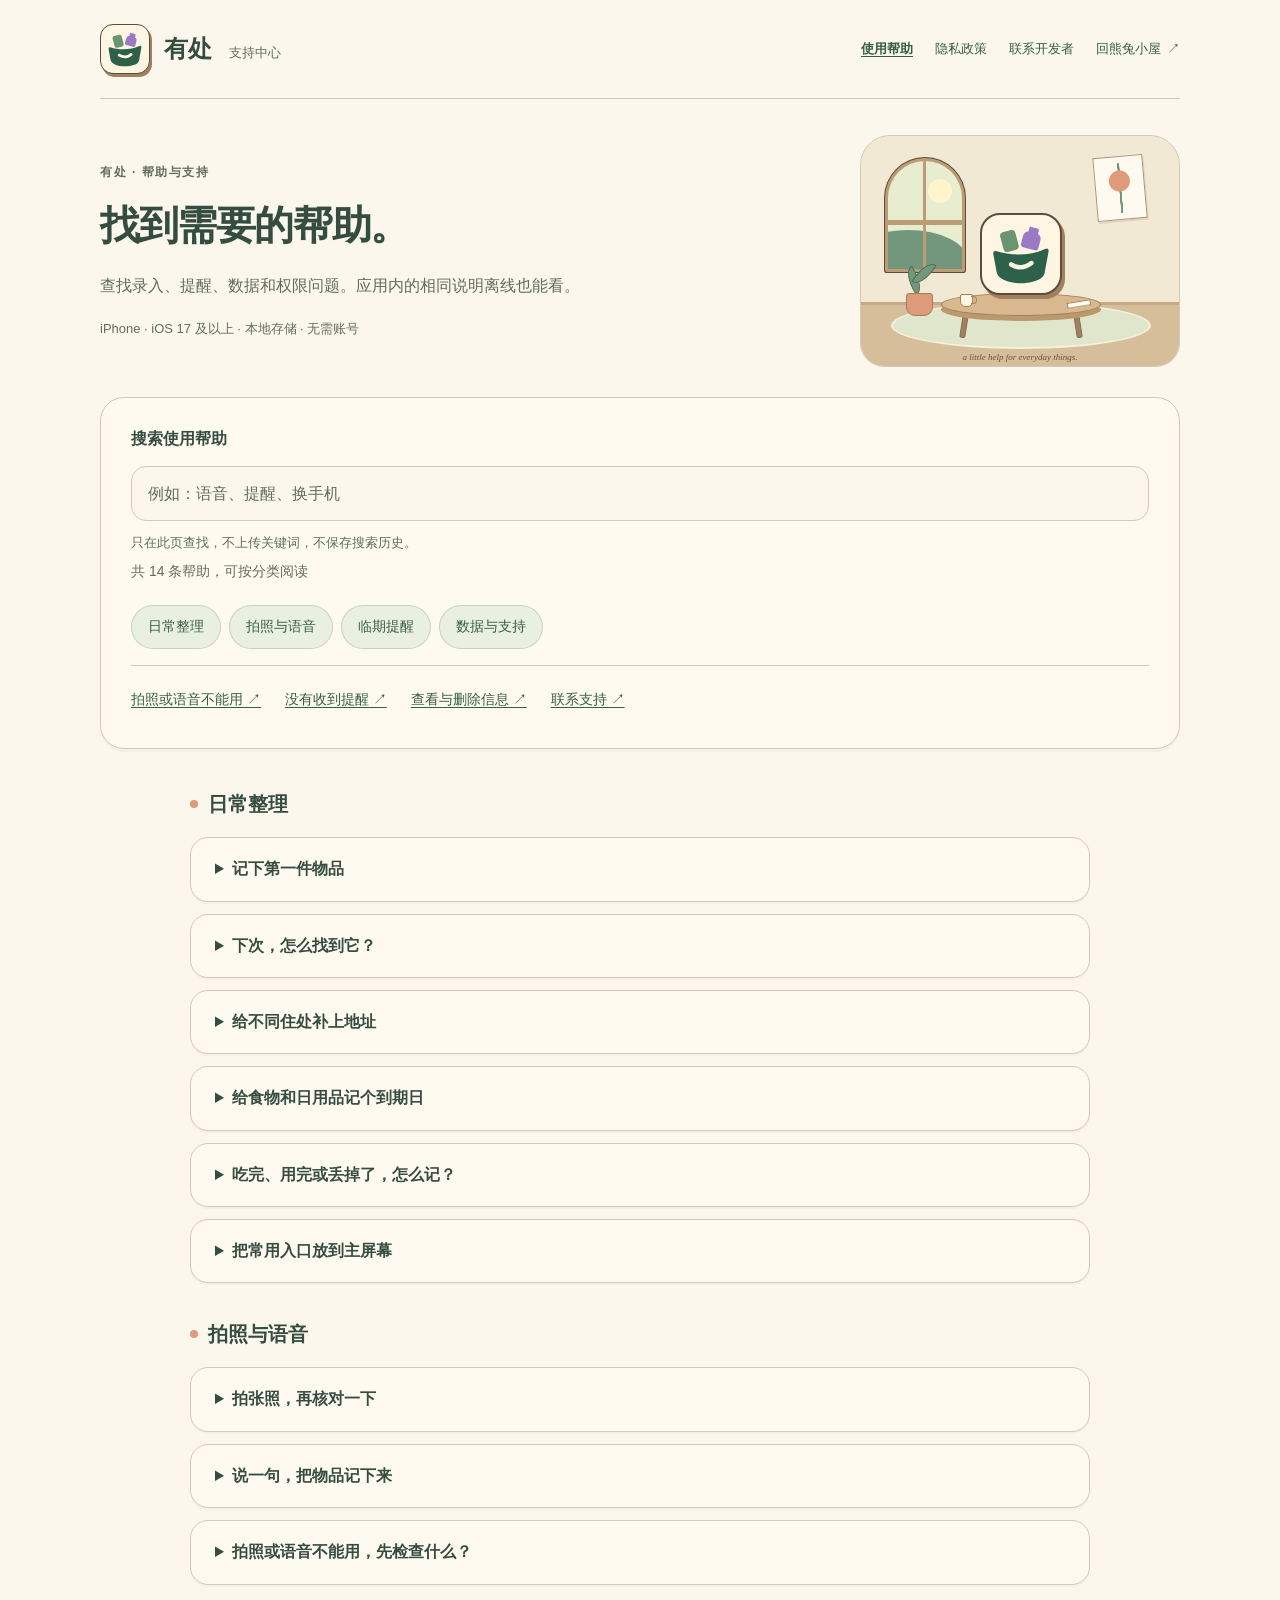
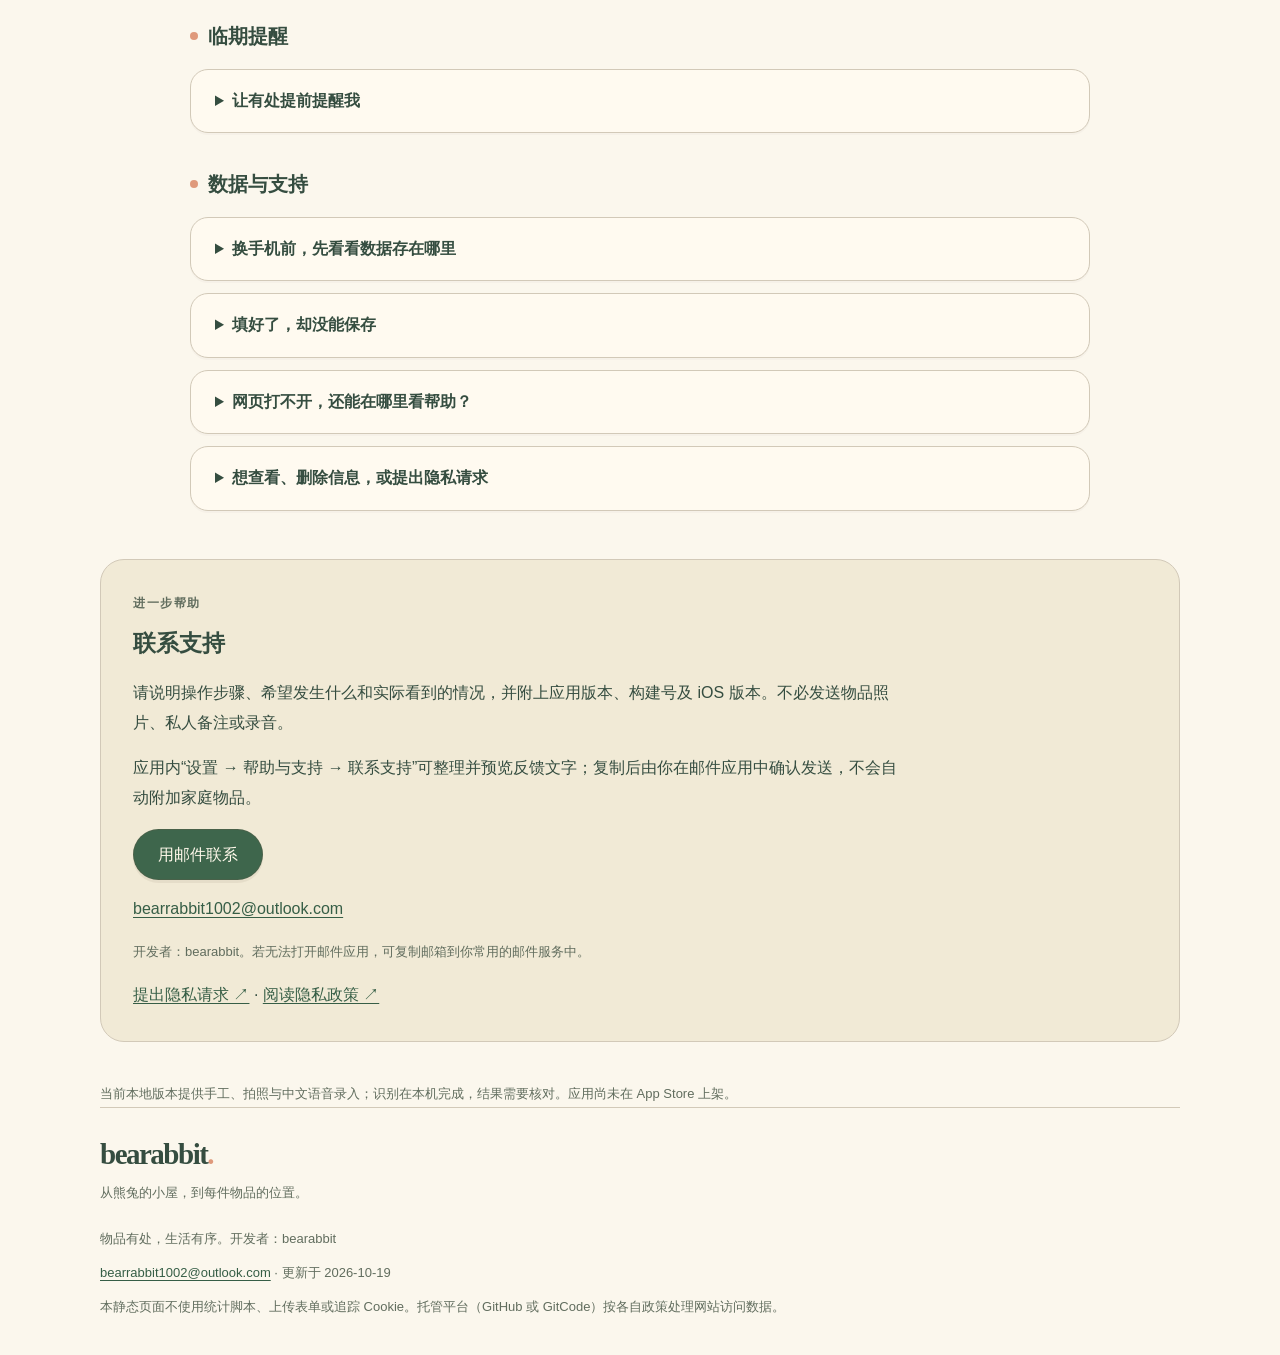
==== commit 26439de2: "Publish Youchu support and privacy website" ====
--- a/index.html
+++ b/index.html
@@ -55,7 +55,7 @@
 <nav class="category-links" aria-label="帮助分类"><a href="#category-1">日常整理</a><a href="#category-2">拍照与语音</a><a href="#category-3">临期提醒</a><a href="#category-4">数据与支持</a></nav>
 <div class="quick-links"><a href="#help-permissions">拍照或语音不能用 ↗</a><a href="#help-reminder">没有收到提醒 ↗</a><a href="#help-privacy-request">查看与删除信息 ↗</a><a href="#contact">联系支持 ↗</a></div>
 </section>
-<div class="help-content" id="help"><section class="help-group" id="category-1"><h2>日常整理</h2><details class="help-topic" id="help-add"><summary>记下第一件物品</summary><div class="answer"><p>从一件容易忘记放在哪里的东西开始，比如备用钥匙。打开“物品”页，点右上角的“＋”，选择“手工录入”，输入“备用钥匙”。</p><p>点“存放位置”，选好它所在的房间、柜子或抽屉。不确定也没关系，可以先留空，之后再补。</p><p>有到期日的物品可以顺手记上日期；钥匙这类物品不用填写。检查后保存，这件物品就会出现在你的目录里。照片和备注都可以以后再加。</p><p>还没有拍照也没关系，列表会按物品名称配上一张常见大类的默认插图，例如乳品、水果或清洁用品；无法匹配时显示通用收纳图。它只是示意，不代表识别结论。添加自己的照片后会优先显示照片，移除照片则恢复默认图。</p></div></details><details class="help-topic" id="help-find"><summary>下次，怎么找到它？</summary><div class="answer"><p>在“物品”页搜索名称，比如“钥匙”，就能看到它放在哪里。记不清名称时，也可以搜位置，或进入“位置”页逐层找。</p><p>位置可以按“厨房 › 冰箱 › 冷藏层”这样建立，最多三级。从最常用的几个位置开始就好，不必一次整理完整个家。遇到同名的柜子，记得看完整路径。</p><p>把东西换了地方？打开它的详情，点“编辑物品”，重新选择存放位置并保存。这样下次找到的就是新位置。</p></div></details><details class="help-topic" id="help-location-address"><summary>给不同住处补上地址</summary><div class="answer"><p>有多个住处或储物地点时，打开收纳位置，点右上角更多操作中的“编辑位置”，在“地理地址”里填写城市、小区或门牌。也可以在新建位置时填写，地址不必填，原来的房间、柜子和抽屉仍照常使用。</p><p>就在这个地点？点“使用当前位置”，阅读提示后继续，并选择系统允许的定位授权。找到地址后先核对，再点“填入这个地址”；你仍可以补充门牌，最后保存位置才会记住。定位只能提供附近的地理地址，无法知道物品在家里哪个柜子。</p><p>下级位置没有单独地址时，会沿用最近上级的地址；物品详情会显示它所在位置的地址。想去掉单独填写的地址，编辑时清空并保存即可；如果上级还有地址，下级会恢复沿用。</p><p>定位被拒绝、只有大致位置或没有网络时，可以直接手填，也可以留空。有处不后台定位、不保存坐标，地址文字仅保存在本机。查询地址会使用 Apple 地理编码服务，不会将家庭物品发送给它。</p></div></details><details class="help-topic" id="help-expiry"><summary>给食物和日用品记个到期日</summary><div class="answer"><p>添加或编辑物品时，点“到期日”，按包装上的日期填写。比如一盒牛奶标注 10 月 25 日到期，就选对应的年、月、日；看不清或没有日期时可以留空。</p><p>打开“到期”页，可以分别查看已过期、今天到期、未来 1 至 7 天内临期的物品。没有填写日期的物品也会单独列出。</p><p>想提前收到通知，再到“设置 → 临期提醒”开启。到期列表始终按 7 天范围显示，调整通知的提前天数不会改变这个范围。</p></div></details><details class="help-topic" id="help-delete"><summary>吃完、用完或丢掉了，怎么记？</summary><div class="answer"><p>牛奶喝完了，打开物品详情，点“处理物品”，选择“已用完／吃完”；东西过期扔掉了，就选“已丢弃”。物品列表中也可以向左轻扫，选择处理结果。只用掉一部分时，先保留当前记录。</p><p>处理后，它会从当前物品、位置数量和到期列表中移出，相应提醒也会更新。刚操作完可点“撤销”；以后想找回，到物品页底部的“已处理”中恢复。照片和原来的记录仍保留，恢复后会按原到期日重新计算，过期记录也可能重新出现。</p><p>确实不需要保留记录时，再从详情的更多操作中选择“删除物品”。这会永久移除记录和有处里的照片副本，无法撤销，不会删除系统相册原图。删除位置时可为物品选择新去处，或改为“未指定”，不会连带删除物品。</p><p>想从头开始，可到“设置 → 本地数据”选择“清空本地数据”。全部在用及已处理物品、照片和位置都会被清空，并重置提醒，无法撤销；历史系统备份需另外管理。</p></div></details><details class="help-topic" id="help-widgets"><summary>把常用入口放到主屏幕</summary><div class="answer"><p>长按“有处”图标，可以直接拍照、语音、手工录入，或查找物品。不会自动拍摄或录音，已有未保存内容也不会被覆盖，新的入口会等当前页面关闭后再打开。</p><p>在主屏幕添加有处小组件：“到期看板”看看今天和未来 7 天有哪些物品要留意；“常用位置”先选一个位置；“快捷录入”随手打开拍照、语音或手工页面。锁屏也可以添加到期数量或相机入口。</p><p>到期看板默认只显示数量，长按小组件编辑后可以开启明细。系统可能延后刷新；数量看起来没变时，可先打开有处核对，或在设置中重试刷新。标记用完、丢弃或永久删除后，物品不会再参与下一次小组件快照。</p></div></details></section><section class="help-group" id="category-2"><h2>拍照与语音</h2><details class="help-topic" id="help-camera"><summary>拍张照，再核对一下</summary><div class="answer"><p>在“物品”页点“拍照录入”，拍摄一件物品或从相册挑一张照片。让物品名称和日期尽量清楚，反光的包装可以换个角度再拍。</p><p>选好照片后，有处会在本机寻找名称和日期。点名称候选填入草稿；日期要先核对它是生产日期、到期日，还是最佳使用期，再确认使用。只有生产日期和明确保质期都读到时，才可能提供带依据的推算，请按包装核实。</p><p>点“核对并保存”，补上存放位置、检查名称和日期，最后点“确认并保存”。没有识别到也没关系，可以直接手工填写；不确定的日期可以留空。有处不会根据外观猜保质期，拍完也不会直接保存。</p><p>拍不了照时，可以先选相册或点“手工填写”。若想恢复权限，到 iPhone 的“设置”中允许有处使用相机。换照片或重新识别不会覆盖你已经选好的字段，确认前记得再看一眼。</p></div></details><details class="help-topic" id="help-voice"><summary>说一句，把物品记下来</summary><div class="answer"><p>点“语音录入”，准备好后点“开始说话”。可以这样说：“燕麦奶放在厨房冰箱，明天到期。”一次只描述一件，位置尽量使用你已建立的名称。</p><p>说完点“停止并完成转写”，先看看文字有没有听错，也可以直接修改。核对下方的名称、完整位置和日期候选，点选确认后，再进入表单保存。录音不会直接新增物品。</p><p>“明天”“三天后”等日期按这次开始输入时的日期计算，页面会显示参照日期。说具体日期时请带上年份；多个日期、同名位置或不确定的表达需要你自行确认，不会替你猜。</p><p>语音只在本机处理，不保存录音文件。设备不支持、语音资源不可用或权限未允许时，可以在文字框里输入，也能直接“手工填写”。离开页面、进入后台或音频中断后会停止录音，不会自动继续。</p></div></details><details class="help-topic" id="help-permissions"><summary>拍照或语音不能用，先检查什么？</summary><div class="answer"><p>先确认是没有权限、设备不支持，还是识别没有读准。权限被拒绝时，在帮助页点“打开系统权限设置”，或在 iOS 设置中找到有处，检查相机、麦克风和语音识别。不同 iOS 版本的设置路径可能略有不同；权限不会在打开帮助时自动申请。</p><p>语音需要设备支持简体中文端侧识别且所需资源可用。出现“不支持”或“暂不可用”时可稍后再试，或直接手工录入；有处不会改用云端识别。每次最多录音 45 秒，进入后台、退出或音频中断后需由你重新开始。</p><p>照片没有识别到文字时，可在光线充足处拍清包装文字和日期，或重新选择图片。遇到模糊、残缺或不确定日期，请按包装手工填写；不要根据物品外观猜保质期。系统照片选择器只交给有处你选中的图片，无需开放整个相册。</p><p>先保留并核对当前草稿，再重新采集或离开页面。拍照、语音或权限暂不可用都不影响手工录入和已有本地物品；识别结果需要明确保存才成为记录。</p></div></details></section><section class="help-group" id="category-3"><h2>临期提醒</h2><details class="help-topic" id="help-reminder"><summary>让有处提前提醒我</summary><div class="answer"><p>先打开“设置 → 临期提醒”，启用提醒并允许系统通知。默认在到期前 7 天、当地时间上午 9 点提醒；你可以改为提前 1 天或 3 天，也可以换个时间，修改后点“保存提醒规则”。</p><p>没收到时，先看看这页的“已安排”数量和覆盖日期。若有错误，点“重新核对提醒”；再到 iOS 的“设置 → 通知 → 有处”，检查横幅和声音，也留意专注模式或通知摘要。</p><p>同一时刻的几件物品会合成一条通知，每件物品在同一到期日只提醒一次。若显示还有提醒待补排，再次打开有处时会优先安排较近日期；打开到期列表也能随时查看。</p><p>已经过期，或到期日内已没有可安排时间的物品，不会补发提醒。不想接收通知也没关系，手工管理和到期列表仍能使用。</p></div></details></section><section class="help-group" id="category-4"><h2>数据与支持</h2><details class="help-topic" id="help-storage"><summary>换手机前，先看看数据存在哪里</summary><div class="answer"><p>目前，你的物品、位置和照片都保存在这台 iPhone 上。有处还没有账号云同步，在另一台设备安装后不会自动出现这些记录。</p><p>换机或删除 App 前，先在系统中确认设备备份是否完成。可以使用 iOS 提供的设备备份与迁移方式；具体能恢复哪些内容，以系统实际备份和恢复结果为准。</p><p>有处暂不提供应用内导出、导入。如果只是遇到保存问题，先保留表单内容并联系支持，不要用删除 App 或清空数据来尝试修复。</p></div></details><details class="help-topic" id="help-save"><summary>填好了，却没能保存</summary><div class="answer"><p>先别关掉表单。保存失败时，已填写的内容会留在当前页面；看一下提示，检查是否填了名称、所选位置是否还存在，以及 iPhone 是否有足够的存储空间，再试一次。</p><p>如果提示物品已被修改，先复制或记下刚才填写的内容，再退出并重新打开这件物品。核对最新记录后继续编辑，避免覆盖已有修改。</p><p>保存成功后，表单会关闭。若仍提示失败，可以在下方“联系支持”里整理操作过程发给我；不必附上你的物品照片或私人备注。</p></div></details><details class="help-topic" id="help-web"><summary>网页打不开，还能在哪里看帮助？</summary><div class="answer"><p>你现在看到的这些说明可以离线阅读，不用等网页加载。隐私政策也在有处的设置里。</p><p>点开网页时，有处会优先尝试 GitHub Pages，连接失败或等了约 4 秒仍无响应时换用 GitCode。若浏览器还是打不开，返回帮助页，展开“GitCode 备用网页”直接打开即可。</p><p>还没有解决的话，可以通过下方邮箱联系我。写清你在哪一步遇到了什么情况就好；“联系支持”里的反馈页面也能帮你整理文字，由你检查、复制后自行发送。</p></div></details><details class="help-topic" id="help-privacy-request"><summary>想查看、删除信息，或提出隐私请求</summary><div class="answer"><p>物品、位置和照片在本机管理。编辑可更正信息，物品详情可永久删除；“设置 → 本地数据 → 清空本地数据”会清空在用和已处理记录。标记用完或丢弃只会移入已处理列表。请先确认需要保留的内容，永久删除与清空不可撤销。</p><p>开发者没有物品库的远程副本，无法远程恢复或代为删除本机记录。系统相册、设备备份、浏览器数据和已发送邮件需在各自服务中管理；不要把删 App 或清空数据当作排障步骤。</p><p>如需了解或处理开发者收到的支持邮件信息，请发信至 bearrabbit1002@outlook.com，主题写“有处隐私请求”，说明希望查阅、更正、删除或撤回什么信息。尽可能从原联系邮箱发出；不必附上物品库、照片、录音或身份证件。</p><p>我们会核实请求并按适用法律期限回复；如有依法需保留的内容，会说明原因和可行渠道。详细的数据范围、第三方、保留规则和撤回权限方式见“隐私政策”。</p></div></details></section></div>
+<div class="help-content" id="help"><section class="help-group" id="category-1"><h2>日常整理</h2><details class="help-topic" id="help-add"><summary>记下第一件物品</summary><div class="answer"><p>从一件容易忘记放在哪里的东西开始，比如备用钥匙。打开“物品”页，点右上角的“＋”，选择“手工录入”，输入“备用钥匙”。</p><p>点“存放位置”，选好它所在的房间、柜子或抽屉。不确定也没关系，可以先留空，之后再补。</p><p>有到期日的物品可以顺手记上日期；钥匙这类物品不用填写。检查后保存，这件物品就会出现在你的目录里。照片和备注都可以以后再加。</p><p>还没有拍照也没关系，列表会按物品名称配上一张常见大类的默认插图，例如乳品、水果或清洁用品；无法匹配时显示通用收纳图。它只是示意，不代表识别结论。添加自己的照片后会优先显示照片，移除照片则恢复默认图。</p><p>刚买了同样的东西？从原物品详情点“再记一件”，名称、单位、位置和别名会带过来；新包装的日期要重新核对，旧照片需主动选择沿用。手工新建的同名物品不会自动合并。</p><p>想一口气记几样，开启“保存后继续录入”。每次成功后留在下一份空白草稿，只保留位置；相机和录音不会自动开始。需要时点“拍照补充草稿”或“语音补充草稿”，逐项确认后填入当前草稿。</p></div></details><details class="help-topic" id="help-find"><summary>下次，怎么找到它？</summary><div class="answer"><p>在“物品”页搜索名称，比如“钥匙”，就能看到它放在哪里。记不清名称时，也可以搜位置，或进入“位置”页逐层找。</p><p>位置可以按“厨房 › 冰箱 › 冷藏层”这样建立，最多三级。从最常用的几个位置开始就好，不必一次整理完整个家。遇到同名的柜子，记得看完整路径。</p><p>把东西换了地方？打开它的详情，点“编辑物品”，重新选择存放位置并保存。这样下次找到的就是新位置。</p><p>常把“电源适配器”叫成“充电头”？在编辑页展开“更多信息 · 别名”添加叫法。搜索时主名称仍保留，只由别名命中会显示原因。</p><p>常查看“冰箱里已开封、快到期的东西”，可以在筛选中组合位置、期限、开封状态和关键词，填个名字后保存为常用。前三组会出现在搜索下方；条件每天重新计算，临时修改不会覆盖已保存的条件。位置被删除后，请从管理常用筛选中重选。</p><p>一次挪了好几样？在目录点“选择”，勾选当前结果，再点“调整位置”。选好完整路径后确认移动；数量和日期不变，刚完成时可撤销。</p></div></details><details class="help-topic" id="help-location-address"><summary>给不同住处补上地址</summary><div class="answer"><p>有多个住处或储物地点时，打开收纳位置，点右上角更多操作中的“编辑位置”，在“地理地址”里填写城市、小区或门牌。也可以在新建位置时填写，地址不必填，原来的房间、柜子和抽屉仍照常使用。</p><p>就在这个地点？点“使用当前位置”，阅读提示后继续，并选择系统允许的定位授权。找到地址后先核对，再点“填入这个地址”；你仍可以补充门牌，最后保存位置才会记住。定位只能提供附近的地理地址，无法知道物品在家里哪个柜子。</p><p>下级位置没有单独地址时，会沿用最近上级的地址；物品详情会显示它所在位置的地址。想去掉单独填写的地址，编辑时清空并保存即可；如果上级还有地址，下级会恢复沿用。</p><p>定位被拒绝、只有大致位置或没有网络时，可以直接手填，也可以留空。有处不后台定位、不保存坐标，地址文字仅保存在本机。查询地址会使用 Apple 地理编码服务，不会将家庭物品发送给它。</p></div></details><details class="help-topic" id="help-expiry"><summary>给食物和日用品记个到期日</summary><div class="answer"><p>添加或编辑物品时，点“到期日”，按包装上的日期填写。比如一盒牛奶标注 10 月 25 日到期，就选对应的年、月、日；看不清或没有日期时可以留空。</p><p>打开“到期”页，可以分别查看已过期、今天到期、未来 1 至 7 天内临期的物品。没有填写日期的物品也会单独列出。</p><p>想提前收到通知，再到“设置 → 临期提醒”开启。到期列表始终按 7 天范围显示，调整通知的提前天数不会改变这个范围。</p><p>同一记录的物品应有相同位置、单位、到期日和开封状态。不同包装或不同日期可通过“再记一件”分别记录，详情会列出已明确关联的库存。目录中的“项”表示记录数，不把瓶、盒等不同单位加在一起。</p><p>开了一瓶但还没喝完？点“记录开封”，选本次开封数量和日期，只填写包装上已核对的开封后天数，也可以留空。部分开封会拆成已开封和未开封两条关联记录，总量不变。原包装日期保留，提醒采用较早日期；开封日加自然日不能代替精确小时的安全判断。</p></div></details><details class="help-topic" id="help-delete"><summary>吃完、用完或丢掉了，怎么记？</summary><div class="answer"><p>喝了一瓶牛奶，或只丢掉一杯酸奶，都可以从详情点“用掉一些”，选择用掉或丢弃、核对数量，再确认。“全部”只选满数量，不会立即扣减。列表中向左轻扫也会进入同样的核对面板。</p><p>还有剩余时，记录继续在用，位置、日期和开封依据不变，详情会留下本次处理记录。剩余为零才移入“已处理”并停止提醒。刚操作完可点“撤销”；以后恢复整条记录时，只恢复最后一次全部处理的数量，仍按原日期计算，可能已经过期。</p><p>确实不需要保留记录时，再从详情的更多操作中选择“删除物品”。这会永久移除记录和有处里的照片副本，无法撤销，不会删除系统相册原图。删除位置时可为物品选择新去处，或改为“未指定”，不会连带删除物品。</p><p>想从头开始，可到“设置 → 本地数据”选择“清空本地数据”。全部在用及已处理物品、照片、位置、处理记录和常用筛选都会被清空，并重置提醒，无法撤销；历史系统备份需另外管理。</p></div></details><details class="help-topic" id="help-widgets"><summary>把常用入口放到主屏幕</summary><div class="answer"><p>长按“有处”图标，可以直接拍照、语音、手工录入，或查找物品。不会自动拍摄或录音，已有未保存内容也不会被覆盖，新的入口会等当前页面关闭后再打开。</p><p>在主屏幕添加有处小组件：“到期看板”看看今天和未来 7 天有哪些物品要留意；“常用位置”先选一个位置；“快捷录入”随手打开拍照、语音或手工页面。锁屏也可以添加到期数量或相机入口。</p><p>到期看板默认只显示数量，长按小组件编辑后可以开启明细。系统可能延后刷新；数量看起来没变时，可先打开有处核对，或在设置中重试刷新。标记用完、丢弃或永久删除后，物品不会再参与下一次小组件快照。</p></div></details></section><section class="help-group" id="category-2"><h2>拍照与语音</h2><details class="help-topic" id="help-camera"><summary>拍张照，再核对一下</summary><div class="answer"><p>在“物品”页点“拍照录入”，拍摄一件物品或从相册挑一张照片。让物品名称和日期尽量清楚，反光的包装可以换个角度再拍。</p><p>选好照片后，有处会在本机寻找名称和日期。点名称候选填入草稿；日期要先核对它是生产日期、到期日，还是最佳使用期，再确认使用。只有生产日期和明确保质期都读到时，才可能提供带依据的推算，请按包装核实。</p><p>点“核对并保存”，补上存放位置、检查名称和日期，最后点“确认并保存”。没有识别到也没关系，可以直接手工填写；不确定的日期可以留空。有处不会根据外观猜保质期，拍完也不会直接保存。</p><p>拍不了照时，可以先选相册或点“手工填写”。若想恢复权限，到 iPhone 的“设置”中允许有处使用相机。换照片或重新识别不会覆盖你已经选好的字段，确认前记得再看一眼。</p></div></details><details class="help-topic" id="help-voice"><summary>说一句，把物品记下来</summary><div class="answer"><p>点“语音录入”，准备好后点“开始说话”。可以这样说：“燕麦奶放在厨房冰箱，明天到期。”一次只描述一件，位置尽量使用你已建立的名称。</p><p>说完点“停止并完成转写”，先看看文字有没有听错，也可以直接修改。核对下方的名称、完整位置和日期候选，点选确认后，再进入表单保存。录音不会直接新增物品。</p><p>“明天”“三天后”等日期按这次开始输入时的日期计算，页面会显示参照日期。说具体日期时请带上年份；多个日期、同名位置或不确定的表达需要你自行确认，不会替你猜。</p><p>语音只在本机处理，不保存录音文件。设备不支持、语音资源不可用或权限未允许时，可以在文字框里输入，也能直接“手工填写”。离开页面、进入后台或音频中断后会停止录音，不会自动继续。</p></div></details><details class="help-topic" id="help-permissions"><summary>拍照或语音不能用，先检查什么？</summary><div class="answer"><p>先确认是没有权限、设备不支持，还是识别没有读准。权限被拒绝时，在帮助页点“打开系统权限设置”，或在 iOS 设置中找到有处，检查相机、麦克风和语音识别。不同 iOS 版本的设置路径可能略有不同；权限不会在打开帮助时自动申请。</p><p>语音需要设备支持简体中文端侧识别且所需资源可用。出现“不支持”或“暂不可用”时可稍后再试，或直接手工录入；有处不会改用云端识别。每次最多录音 45 秒，进入后台、退出或音频中断后需由你重新开始。</p><p>照片没有识别到文字时，可在光线充足处拍清包装文字和日期，或重新选择图片。遇到模糊、残缺或不确定日期，请按包装手工填写；不要根据物品外观猜保质期。系统照片选择器只交给有处你选中的图片，无需开放整个相册。</p><p>先保留并核对当前草稿，再重新采集或离开页面。拍照、语音或权限暂不可用都不影响手工录入和已有本地物品；识别结果需要明确保存才成为记录。</p></div></details></section><section class="help-group" id="category-3"><h2>临期提醒</h2><details class="help-topic" id="help-reminder"><summary>让有处提前提醒我</summary><div class="answer"><p>先打开“设置 → 临期提醒”，启用提醒并允许系统通知。默认在到期前 7 天、当地时间上午 9 点提醒；你可以改为提前 1 天或 3 天，也可以换个时间，修改后点“保存提醒规则”。</p><p>没收到时，先看看这页的“已安排”数量和覆盖日期。若有错误，点“重新核对提醒”；再到 iOS 的“设置 → 通知 → 有处”，检查横幅和声音，也留意专注模式或通知摘要。</p><p>同一时刻的几件物品会合成一条通知，每件物品在同一到期日只提醒一次。若显示还有提醒待补排，再次打开有处时会优先安排较近日期；打开到期列表也能随时查看。</p><p>已经过期，或到期日内已没有可安排时间的物品，不会补发提醒。不想接收通知也没关系，手工管理和到期列表仍能使用。</p><p>只想这条记录早一点提醒？从详情打开“单件提醒”，可跟随默认、单独设置当天或提前 1／3／7 天，也可不提醒这条。总开关关闭或系统未授权时只保留规则；没有日期时，补上日期后再生效。保存规则本身不会弹出权限请求。</p><p>忙不过来时，可在规则保存后点“稍后再提醒”，选择今晚、明早或未来时间。同一条只保留一次稍后提醒，到期日不变；用完、丢弃、删除或改期后会核对并更新。看到“规则已保存，提醒未安排”时，记录已经保留，可以重试安排。</p></div></details></section><section class="help-group" id="category-4"><h2>数据与支持</h2><details class="help-topic" id="help-storage"><summary>换手机前，先看看数据存在哪里</summary><div class="answer"><p>目前，你的物品、位置和照片都保存在这台 iPhone 上。有处还没有账号云同步，在另一台设备安装后不会自动出现这些记录。</p><p>换机或删除 App 前，先在系统中确认设备备份是否完成。可以使用 iOS 提供的设备备份与迁移方式；具体能恢复哪些内容，以系统实际备份和恢复结果为准。</p><p>有处暂不提供应用内导出、导入。如果只是遇到保存问题，先保留表单内容并联系支持，不要用删除 App 或清空数据来尝试修复。</p></div></details><details class="help-topic" id="help-save"><summary>填好了，却没能保存</summary><div class="answer"><p>先别关掉表单。保存失败时，已填写的内容会留在当前页面；看一下提示，检查是否填了名称、所选位置是否还存在，以及 iPhone 是否有足够的存储空间，再试一次。</p><p>如果提示物品已被修改，先复制或记下刚才填写的内容，再退出并重新打开这件物品。核对最新记录后继续编辑，避免覆盖已有修改。</p><p>保存成功后，表单会关闭。若仍提示失败，可以在下方“联系支持”里整理操作过程发给我；不必附上你的物品照片或私人备注。</p></div></details><details class="help-topic" id="help-web"><summary>网页打不开，还能在哪里看帮助？</summary><div class="answer"><p>你现在看到的这些说明可以离线阅读，不用等网页加载。隐私政策也在有处的设置里。</p><p>点开网页时，有处会优先尝试 GitHub Pages，连接失败或等了约 4 秒仍无响应时换用 GitCode。若浏览器还是打不开，返回帮助页，展开“GitCode 备用网页”直接打开即可。</p><p>还没有解决的话，可以通过下方邮箱联系我。写清你在哪一步遇到了什么情况就好；“联系支持”里的反馈页面也能帮你整理文字，由你检查、复制后自行发送。</p></div></details><details class="help-topic" id="help-privacy-request"><summary>想查看、删除信息，或提出隐私请求</summary><div class="answer"><p>物品、位置和照片在本机管理。编辑可更正信息，物品详情可永久删除；“设置 → 本地数据 → 清空本地数据”会清空在用和已处理记录。标记用完或丢弃只会移入已处理列表。请先确认需要保留的内容，永久删除与清空不可撤销。</p><p>开发者没有物品库的远程副本，无法远程恢复或代为删除本机记录。系统相册、设备备份、浏览器数据和已发送邮件需在各自服务中管理；不要把删 App 或清空数据当作排障步骤。</p><p>如需了解或处理开发者收到的支持邮件信息，请发信至 bearrabbit1002@outlook.com，主题写“有处隐私请求”，说明希望查阅、更正、删除或撤回什么信息。尽可能从原联系邮箱发出；不必附上物品库、照片、录音或身份证件。</p><p>我们会核实请求并按适用法律期限回复；如有依法需保留的内容，会说明原因和可行渠道。详细的数据范围、第三方、保留规则和撤回权限方式见“隐私政策”。</p></div></details></section></div>
 <section class="empty-state" id="no-results" hidden><h2>没有找到相关帮助</h2><p>试试“权限”“提醒”或“备份”，也可以在下方联系支持。</p><button type="button" id="reset-search">查看全部帮助</button></section>
 <section class="contact" id="contact"><p class="eyebrow">进一步帮助</p><h2>联系支持</h2>
 <p>请说明操作步骤、希望发生什么和实际看到的情况，并附上应用版本、构建号及 iOS 版本。不必发送物品照片、私人备注或录音。</p>
@@ -69,7 +69,7 @@
 <a class="home-wordmark" href="https://bearabbit-home.com/">bearabbit<span>.</span></a>
 <p class="footer-note">从熊兔的小屋，到每件物品的位置。</p>
 <p>物品有处，生活有序。开发者：bearabbit</p>
-<p><a href="mailto:bearrabbit1002@outlook.com">bearrabbit1002@outlook.com</a> · 更新于 2026-10-17</p>
+<p><a href="mailto:bearrabbit1002@outlook.com">bearrabbit1002@outlook.com</a> · 更新于 2026-10-19</p>
 <p>本静态页面不使用统计脚本、上传表单或追踪 Cookie。托管平台（GitHub 或 GitCode）按各自政策处理网站访问数据。</p>
 </footer>
 <script>
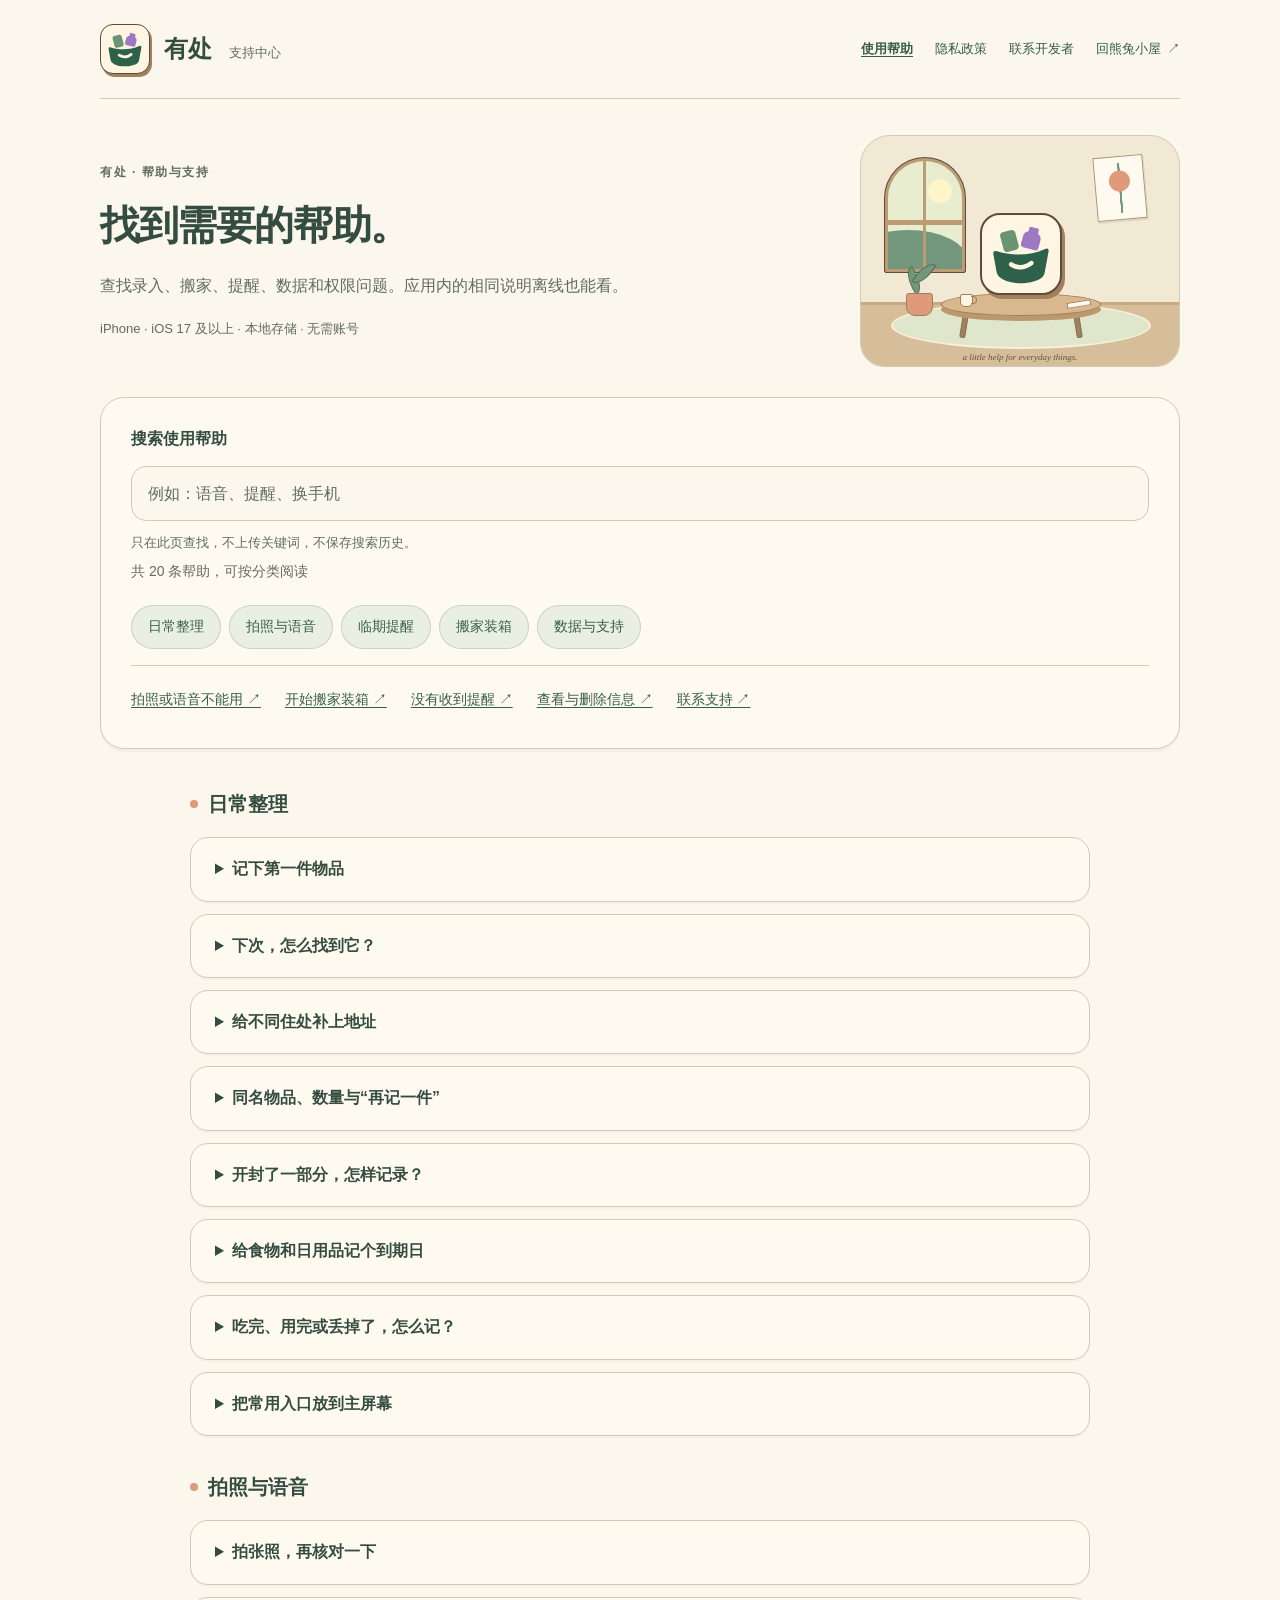
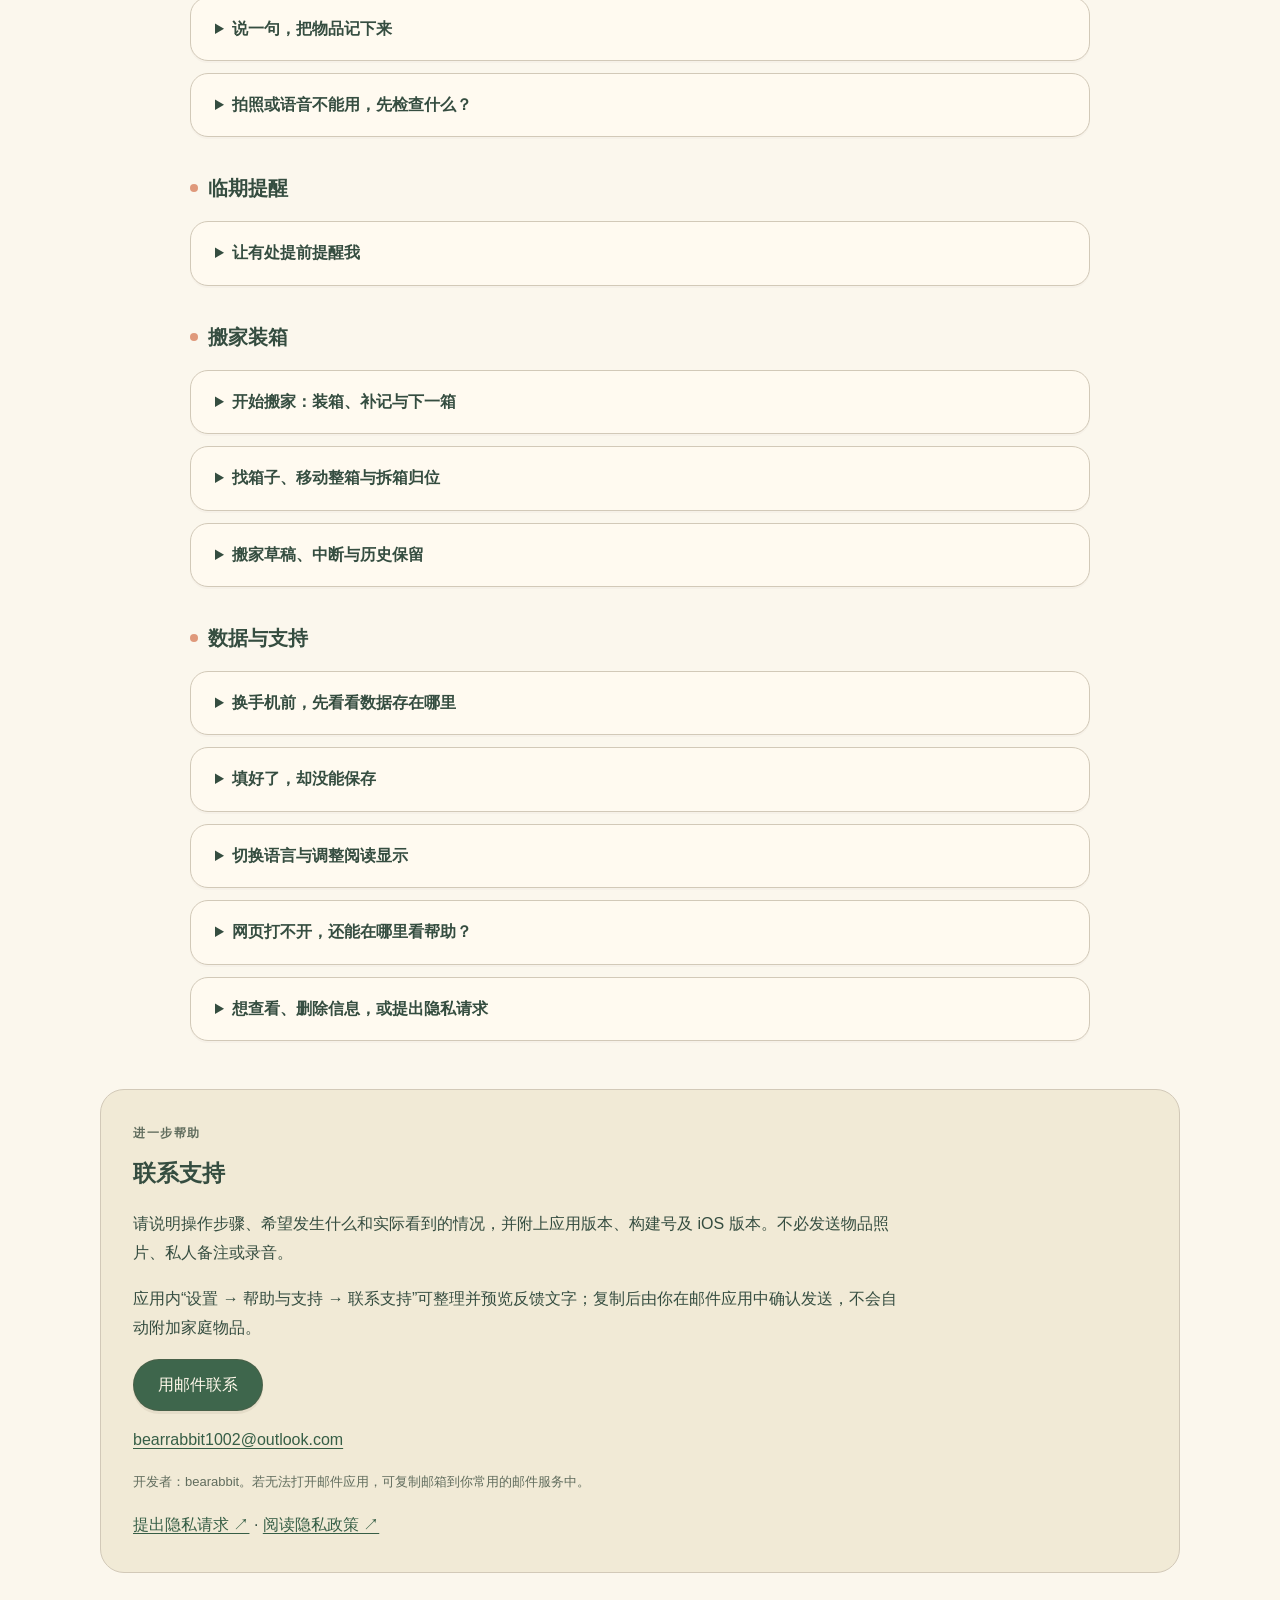
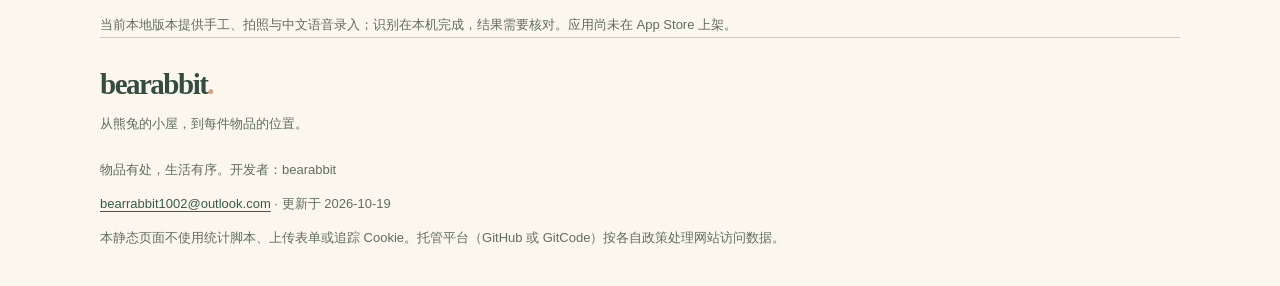
==== commit 45d6206f: "Publish Youchu support and privacy website" ====
--- a/index.html
+++ b/index.html
@@ -29,7 +29,7 @@
 </header>
 <main id="main"><section class="support-heading">
 <div><p class="eyebrow">有处 · 帮助与支持</p>
-<h1>找到需要的帮助。</h1><p class="intro">查找录入、提醒、数据和权限问题。应用内的相同说明离线也能看。</p>
+<h1>找到需要的帮助。</h1><p class="intro">查找录入、搬家、提醒、数据和权限问题。应用内的相同说明离线也能看。</p>
 <p class="meta">iPhone · iOS 17 及以上 · 本地存储 · 无需账号</p></div>
 <div class="room-vignette" aria-hidden="true">
 <div class="room-window"><i class="window-sun"></i><i class="window-hill"></i><i class="window-hill hill-back"></i><i class="window-bars"></i></div>
@@ -52,10 +52,10 @@
 <p id="search-note" class="meta">只在此页查找，不上传关键词，不保存搜索历史。</p>
 <p id="search-status" role="status" aria-live="polite"></p>
 </div>
-<nav class="category-links" aria-label="帮助分类"><a href="#category-1">日常整理</a><a href="#category-2">拍照与语音</a><a href="#category-3">临期提醒</a><a href="#category-4">数据与支持</a></nav>
-<div class="quick-links"><a href="#help-permissions">拍照或语音不能用 ↗</a><a href="#help-reminder">没有收到提醒 ↗</a><a href="#help-privacy-request">查看与删除信息 ↗</a><a href="#contact">联系支持 ↗</a></div>
+<nav class="category-links" aria-label="帮助分类"><a href="#category-1">日常整理</a><a href="#category-2">拍照与语音</a><a href="#category-3">临期提醒</a><a href="#category-4">搬家装箱</a><a href="#category-5">数据与支持</a></nav>
+<div class="quick-links"><a href="#help-permissions">拍照或语音不能用 ↗</a><a href="#help-moving-pack">开始搬家装箱 ↗</a><a href="#help-reminder">没有收到提醒 ↗</a><a href="#help-privacy-request">查看与删除信息 ↗</a><a href="#contact">联系支持 ↗</a></div>
 </section>
-<div class="help-content" id="help"><section class="help-group" id="category-1"><h2>日常整理</h2><details class="help-topic" id="help-add"><summary>记下第一件物品</summary><div class="answer"><p>从一件容易忘记放在哪里的东西开始，比如备用钥匙。打开“物品”页，点右上角的“＋”，选择“手工录入”，输入“备用钥匙”。</p><p>点“存放位置”，选好它所在的房间、柜子或抽屉。不确定也没关系，可以先留空，之后再补。</p><p>有到期日的物品可以顺手记上日期；钥匙这类物品不用填写。检查后保存，这件物品就会出现在你的目录里。照片和备注都可以以后再加。</p><p>还没有拍照也没关系，列表会按物品名称配上一张常见大类的默认插图，例如乳品、水果或清洁用品；无法匹配时显示通用收纳图。它只是示意，不代表识别结论。添加自己的照片后会优先显示照片，移除照片则恢复默认图。</p><p>刚买了同样的东西？从原物品详情点“再记一件”，名称、单位、位置和别名会带过来；新包装的日期要重新核对，旧照片需主动选择沿用。手工新建的同名物品不会自动合并。</p><p>想一口气记几样，开启“保存后继续录入”。每次成功后留在下一份空白草稿，只保留位置；相机和录音不会自动开始。需要时点“拍照补充草稿”或“语音补充草稿”，逐项确认后填入当前草稿。</p></div></details><details class="help-topic" id="help-find"><summary>下次，怎么找到它？</summary><div class="answer"><p>在“物品”页搜索名称，比如“钥匙”，就能看到它放在哪里。记不清名称时，也可以搜位置，或进入“位置”页逐层找。</p><p>位置可以按“厨房 › 冰箱 › 冷藏层”这样建立，最多三级。从最常用的几个位置开始就好，不必一次整理完整个家。遇到同名的柜子，记得看完整路径。</p><p>把东西换了地方？打开它的详情，点“编辑物品”，重新选择存放位置并保存。这样下次找到的就是新位置。</p><p>常把“电源适配器”叫成“充电头”？在编辑页展开“更多信息 · 别名”添加叫法。搜索时主名称仍保留，只由别名命中会显示原因。</p><p>常查看“冰箱里已开封、快到期的东西”，可以在筛选中组合位置、期限、开封状态和关键词，填个名字后保存为常用。前三组会出现在搜索下方；条件每天重新计算，临时修改不会覆盖已保存的条件。位置被删除后，请从管理常用筛选中重选。</p><p>一次挪了好几样？在目录点“选择”，勾选当前结果，再点“调整位置”。选好完整路径后确认移动；数量和日期不变，刚完成时可撤销。</p></div></details><details class="help-topic" id="help-location-address"><summary>给不同住处补上地址</summary><div class="answer"><p>有多个住处或储物地点时，打开收纳位置，点右上角更多操作中的“编辑位置”，在“地理地址”里填写城市、小区或门牌。也可以在新建位置时填写，地址不必填，原来的房间、柜子和抽屉仍照常使用。</p><p>就在这个地点？点“使用当前位置”，阅读提示后继续，并选择系统允许的定位授权。找到地址后先核对，再点“填入这个地址”；你仍可以补充门牌，最后保存位置才会记住。定位只能提供附近的地理地址，无法知道物品在家里哪个柜子。</p><p>下级位置没有单独地址时，会沿用最近上级的地址；物品详情会显示它所在位置的地址。想去掉单独填写的地址，编辑时清空并保存即可；如果上级还有地址，下级会恢复沿用。</p><p>定位被拒绝、只有大致位置或没有网络时，可以直接手填，也可以留空。有处不后台定位、不保存坐标，地址文字仅保存在本机。查询地址会使用 Apple 地理编码服务，不会将家庭物品发送给它。</p></div></details><details class="help-topic" id="help-expiry"><summary>给食物和日用品记个到期日</summary><div class="answer"><p>添加或编辑物品时，点“到期日”，按包装上的日期填写。比如一盒牛奶标注 10 月 25 日到期，就选对应的年、月、日；看不清或没有日期时可以留空。</p><p>打开“到期”页，可以分别查看已过期、今天到期、未来 1 至 7 天内临期的物品。没有填写日期的物品也会单独列出。</p><p>想提前收到通知，再到“设置 → 临期提醒”开启。到期列表始终按 7 天范围显示，调整通知的提前天数不会改变这个范围。</p><p>同一记录的物品应有相同位置、单位、到期日和开封状态。不同包装或不同日期可通过“再记一件”分别记录，详情会列出已明确关联的库存。目录中的“项”表示记录数，不把瓶、盒等不同单位加在一起。</p><p>开了一瓶但还没喝完？点“记录开封”，选本次开封数量和日期，只填写包装上已核对的开封后天数，也可以留空。部分开封会拆成已开封和未开封两条关联记录，总量不变。原包装日期保留，提醒采用较早日期；开封日加自然日不能代替精确小时的安全判断。</p></div></details><details class="help-topic" id="help-delete"><summary>吃完、用完或丢掉了，怎么记？</summary><div class="answer"><p>喝了一瓶牛奶，或只丢掉一杯酸奶，都可以从详情点“用掉一些”，选择用掉或丢弃、核对数量，再确认。“全部”只选满数量，不会立即扣减。列表中向左轻扫也会进入同样的核对面板。</p><p>还有剩余时，记录继续在用，位置、日期和开封依据不变，详情会留下本次处理记录。剩余为零才移入“已处理”并停止提醒。刚操作完可点“撤销”；以后恢复整条记录时，只恢复最后一次全部处理的数量，仍按原日期计算，可能已经过期。</p><p>确实不需要保留记录时，再从详情的更多操作中选择“删除物品”。这会永久移除记录和有处里的照片副本，无法撤销，不会删除系统相册原图。删除位置时可为物品选择新去处，或改为“未指定”，不会连带删除物品。</p><p>想从头开始，可到“设置 → 本地数据”选择“清空本地数据”。全部在用及已处理物品、照片、位置、处理记录和常用筛选都会被清空，并重置提醒，无法撤销；历史系统备份需另外管理。</p></div></details><details class="help-topic" id="help-widgets"><summary>把常用入口放到主屏幕</summary><div class="answer"><p>长按“有处”图标，可以直接拍照、语音、手工录入，或查找物品。不会自动拍摄或录音，已有未保存内容也不会被覆盖，新的入口会等当前页面关闭后再打开。</p><p>在主屏幕添加有处小组件：“到期看板”看看今天和未来 7 天有哪些物品要留意；“常用位置”先选一个位置；“快捷录入”随手打开拍照、语音或手工页面。锁屏也可以添加到期数量或相机入口。</p><p>到期看板默认只显示数量，长按小组件编辑后可以开启明细。系统可能延后刷新；数量看起来没变时，可先打开有处核对，或在设置中重试刷新。标记用完、丢弃或永久删除后，物品不会再参与下一次小组件快照。</p></div></details></section><section class="help-group" id="category-2"><h2>拍照与语音</h2><details class="help-topic" id="help-camera"><summary>拍张照，再核对一下</summary><div class="answer"><p>在“物品”页点“拍照录入”，拍摄一件物品或从相册挑一张照片。让物品名称和日期尽量清楚，反光的包装可以换个角度再拍。</p><p>选好照片后，有处会在本机寻找名称和日期。点名称候选填入草稿；日期要先核对它是生产日期、到期日，还是最佳使用期，再确认使用。只有生产日期和明确保质期都读到时，才可能提供带依据的推算，请按包装核实。</p><p>点“核对并保存”，补上存放位置、检查名称和日期，最后点“确认并保存”。没有识别到也没关系，可以直接手工填写；不确定的日期可以留空。有处不会根据外观猜保质期，拍完也不会直接保存。</p><p>拍不了照时，可以先选相册或点“手工填写”。若想恢复权限，到 iPhone 的“设置”中允许有处使用相机。换照片或重新识别不会覆盖你已经选好的字段，确认前记得再看一眼。</p></div></details><details class="help-topic" id="help-voice"><summary>说一句，把物品记下来</summary><div class="answer"><p>点“语音录入”，准备好后点“开始说话”。可以这样说：“燕麦奶放在厨房冰箱，明天到期。”一次只描述一件，位置尽量使用你已建立的名称。</p><p>说完点“停止并完成转写”，先看看文字有没有听错，也可以直接修改。核对下方的名称、完整位置和日期候选，点选确认后，再进入表单保存。录音不会直接新增物品。</p><p>“明天”“三天后”等日期按这次开始输入时的日期计算，页面会显示参照日期。说具体日期时请带上年份；多个日期、同名位置或不确定的表达需要你自行确认，不会替你猜。</p><p>语音只在本机处理，不保存录音文件。设备不支持、语音资源不可用或权限未允许时，可以在文字框里输入，也能直接“手工填写”。离开页面、进入后台或音频中断后会停止录音，不会自动继续。</p></div></details><details class="help-topic" id="help-permissions"><summary>拍照或语音不能用，先检查什么？</summary><div class="answer"><p>先确认是没有权限、设备不支持，还是识别没有读准。权限被拒绝时，在帮助页点“打开系统权限设置”，或在 iOS 设置中找到有处，检查相机、麦克风和语音识别。不同 iOS 版本的设置路径可能略有不同；权限不会在打开帮助时自动申请。</p><p>语音需要设备支持简体中文端侧识别且所需资源可用。出现“不支持”或“暂不可用”时可稍后再试，或直接手工录入；有处不会改用云端识别。每次最多录音 45 秒，进入后台、退出或音频中断后需由你重新开始。</p><p>照片没有识别到文字时，可在光线充足处拍清包装文字和日期，或重新选择图片。遇到模糊、残缺或不确定日期，请按包装手工填写；不要根据物品外观猜保质期。系统照片选择器只交给有处你选中的图片，无需开放整个相册。</p><p>先保留并核对当前草稿，再重新采集或离开页面。拍照、语音或权限暂不可用都不影响手工录入和已有本地物品；识别结果需要明确保存才成为记录。</p></div></details></section><section class="help-group" id="category-3"><h2>临期提醒</h2><details class="help-topic" id="help-reminder"><summary>让有处提前提醒我</summary><div class="answer"><p>先打开“设置 → 临期提醒”，启用提醒并允许系统通知。默认在到期前 7 天、当地时间上午 9 点提醒；你可以改为提前 1 天或 3 天，也可以换个时间，修改后点“保存提醒规则”。</p><p>没收到时，先看看这页的“已安排”数量和覆盖日期。若有错误，点“重新核对提醒”；再到 iOS 的“设置 → 通知 → 有处”，检查横幅和声音，也留意专注模式或通知摘要。</p><p>同一时刻的几件物品会合成一条通知，每件物品在同一到期日只提醒一次。若显示还有提醒待补排，再次打开有处时会优先安排较近日期；打开到期列表也能随时查看。</p><p>已经过期，或到期日内已没有可安排时间的物品，不会补发提醒。不想接收通知也没关系，手工管理和到期列表仍能使用。</p><p>只想这条记录早一点提醒？从详情打开“单件提醒”，可跟随默认、单独设置当天或提前 1／3／7 天，也可不提醒这条。总开关关闭或系统未授权时只保留规则；没有日期时，补上日期后再生效。保存规则本身不会弹出权限请求。</p><p>忙不过来时，可在规则保存后点“稍后再提醒”，选择今晚、明早或未来时间。同一条只保留一次稍后提醒，到期日不变；用完、丢弃、删除或改期后会核对并更新。看到“规则已保存，提醒未安排”时，记录已经保留，可以重试安排。</p></div></details></section><section class="help-group" id="category-4"><h2>数据与支持</h2><details class="help-topic" id="help-storage"><summary>换手机前，先看看数据存在哪里</summary><div class="answer"><p>目前，你的物品、位置和照片都保存在这台 iPhone 上。有处还没有账号云同步，在另一台设备安装后不会自动出现这些记录。</p><p>换机或删除 App 前，先在系统中确认设备备份是否完成。可以使用 iOS 提供的设备备份与迁移方式；具体能恢复哪些内容，以系统实际备份和恢复结果为准。</p><p>有处暂不提供应用内导出、导入。如果只是遇到保存问题，先保留表单内容并联系支持，不要用删除 App 或清空数据来尝试修复。</p></div></details><details class="help-topic" id="help-save"><summary>填好了，却没能保存</summary><div class="answer"><p>先别关掉表单。保存失败时，已填写的内容会留在当前页面；看一下提示，检查是否填了名称、所选位置是否还存在，以及 iPhone 是否有足够的存储空间，再试一次。</p><p>如果提示物品已被修改，先复制或记下刚才填写的内容，再退出并重新打开这件物品。核对最新记录后继续编辑，避免覆盖已有修改。</p><p>保存成功后，表单会关闭。若仍提示失败，可以在下方“联系支持”里整理操作过程发给我；不必附上你的物品照片或私人备注。</p></div></details><details class="help-topic" id="help-web"><summary>网页打不开，还能在哪里看帮助？</summary><div class="answer"><p>你现在看到的这些说明可以离线阅读，不用等网页加载。隐私政策也在有处的设置里。</p><p>点开网页时，有处会优先尝试 GitHub Pages，连接失败或等了约 4 秒仍无响应时换用 GitCode。若浏览器还是打不开，返回帮助页，展开“GitCode 备用网页”直接打开即可。</p><p>还没有解决的话，可以通过下方邮箱联系我。写清你在哪一步遇到了什么情况就好；“联系支持”里的反馈页面也能帮你整理文字，由你检查、复制后自行发送。</p></div></details><details class="help-topic" id="help-privacy-request"><summary>想查看、删除信息，或提出隐私请求</summary><div class="answer"><p>物品、位置和照片在本机管理。编辑可更正信息，物品详情可永久删除；“设置 → 本地数据 → 清空本地数据”会清空在用和已处理记录。标记用完或丢弃只会移入已处理列表。请先确认需要保留的内容，永久删除与清空不可撤销。</p><p>开发者没有物品库的远程副本，无法远程恢复或代为删除本机记录。系统相册、设备备份、浏览器数据和已发送邮件需在各自服务中管理；不要把删 App 或清空数据当作排障步骤。</p><p>如需了解或处理开发者收到的支持邮件信息，请发信至 bearrabbit1002@outlook.com，主题写“有处隐私请求”，说明希望查阅、更正、删除或撤回什么信息。尽可能从原联系邮箱发出；不必附上物品库、照片、录音或身份证件。</p><p>我们会核实请求并按适用法律期限回复；如有依法需保留的内容，会说明原因和可行渠道。详细的数据范围、第三方、保留规则和撤回权限方式见“隐私政策”。</p></div></details></section></div>
+<div class="help-content" id="help"><section class="help-group" id="category-1"><h2>日常整理</h2><details class="help-topic" id="help-add"><summary>记下第一件物品</summary><div class="answer"><p>从一件容易忘记放在哪里的东西开始，比如备用钥匙。打开“物品”页，点右上角的“＋”，选择“手工录入”，输入“备用钥匙”。</p><p>点“存放位置”，选好它所在的房间、柜子或抽屉。不确定也没关系，可以先留空，之后再补。</p><p>有到期日的物品可以顺手记上日期；钥匙这类物品不用填写。检查后保存，这件物品就会出现在你的目录里。照片和备注都可以以后再加。</p><p>还没有拍照也没关系，列表会按物品名称配上一张常见大类的默认插图，例如乳品、水果或清洁用品；无法匹配时显示通用收纳图。它只是示意，不代表识别结论。添加自己的照片后会优先显示照片，移除照片则恢复默认图。</p><p>刚买了同样的东西？从原物品详情点“再记一件”，名称、单位、位置和别名会带过来；新包装的日期要重新核对，旧照片需主动选择沿用。手工新建的同名物品不会自动合并。</p><p>想一口气记几样，开启“保存后继续录入”。每次成功后留在下一份空白草稿，只保留位置；相机和录音不会自动开始。需要时点“拍照补充草稿”或“语音补充草稿”，逐项确认后填入当前草稿。</p></div></details><details class="help-topic" id="help-find"><summary>下次，怎么找到它？</summary><div class="answer"><p>在“物品”页搜索名称，比如“钥匙”，就能看到它放在哪里。记不清名称时，也可以搜位置，或进入“位置”页逐层找。</p><p>位置可以按“厨房 › 冰箱 › 冷藏层”这样建立，最多三级。从最常用的几个位置开始就好，不必一次整理完整个家。遇到同名的柜子，记得看完整路径。</p><p>把东西换了地方？打开它的详情，点“编辑物品”，重新选择存放位置并保存。这样下次找到的就是新位置。</p><p>常把“电源适配器”叫成“充电头”？在编辑页展开“更多信息 · 别名”添加叫法。搜索时主名称仍保留，只由别名命中会显示原因。</p><p>常查看“冰箱里已开封、快到期的东西”，可以在筛选中组合位置、期限、开封状态和关键词，填个名字后保存为常用。前三组会出现在搜索下方；条件每天重新计算，临时修改不会覆盖已保存的条件。位置被删除后，请从管理常用筛选中重选。</p><p>一次挪了好几样？在目录点“选择”，勾选当前结果，再点“调整位置”。选好完整路径后确认移动；数量和日期不变，刚完成时可撤销。</p></div></details><details class="help-topic" id="help-location-address"><summary>给不同住处补上地址</summary><div class="answer"><p>有多个住处或储物地点时，打开收纳位置，点右上角更多操作中的“编辑位置”，在“地理地址”里填写城市、小区或门牌。也可以在新建位置时填写，地址不必填，原来的房间、柜子和抽屉仍照常使用。</p><p>就在这个地点？点“使用当前位置”，阅读提示后继续，并选择系统允许的定位授权。找到地址后先核对，再点“填入这个地址”；你仍可以补充门牌，最后保存位置才会记住。定位只能提供附近的地理地址，无法知道物品在家里哪个柜子。</p><p>下级位置没有单独地址时，会沿用最近上级的地址；物品详情会显示它所在位置的地址。想去掉单独填写的地址，编辑时清空并保存即可；如果上级还有地址，下级会恢复沿用。</p><p>定位被拒绝、只有大致位置或没有网络时，可以直接手填，也可以留空。有处不后台定位、不保存坐标，地址文字仅保存在本机。查询地址会使用 Apple 地理编码服务，不会将家庭物品发送给它。</p></div></details><details class="help-topic" id="help-stock"><summary>同名物品、数量与“再记一件”</summary><div class="answer"><p>一条库存记录共用位置、单位、包装到期日和开封状态。目录里的“项”统计记录数，不会把瓶、杯等不同单位相加为一个库存总量。</p><p>同名物品也可能有不同批次或到期日；用“再记一件”建立新记录并核对日期。手工录入不会只因同名就自动合并，关联库存可在详情中查看。</p><p>部分用完、丢弃、开封或装箱时，先核对数量和原单位。部分开封或移动会拆成关联记录，剩余数量继续保留，不能把瓶数理解为毫升数。</p></div></details><details class="help-topic" id="help-opening"><summary>开封了一部分，怎样记录？</summary><div class="answer"><p>在物品详情点“记开封”，选择本次开封数量和日期。包装写明开封后天数时再填写，没有依据可留空；这一步不表示用完。</p><p>只开封一部分时，系统会拆为已开封与未开封的关联记录，总数量不变。包装到期日会保留；已有开封后期限时，到期列表和提醒使用它与包装到期日中较早的日期。</p><p>这些日期按日历日计算，不提供精确小时的安全判断。请依包装说明、实际保存条件和产品状态核对，不把识别建议或提醒当作食品／药品安全结论。</p></div></details><details class="help-topic" id="help-expiry"><summary>给食物和日用品记个到期日</summary><div class="answer"><p>添加或编辑物品时，点“到期日”，按包装上的日期填写。比如一盒牛奶标注 10 月 25 日到期，就选对应的年、月、日；看不清或没有日期时可以留空。</p><p>打开“到期”页，可以分别查看已过期、今天到期、未来 1 至 7 天内临期的物品。没有填写日期的物品也会单独列出。</p><p>想提前收到通知，再到“设置 → 临期提醒”开启。到期列表始终按 7 天范围显示，调整通知的提前天数不会改变这个范围。</p></div></details><details class="help-topic" id="help-delete"><summary>吃完、用完或丢掉了，怎么记？</summary><div class="answer"><p>喝了一瓶牛奶，或只丢掉一杯酸奶，都可以从详情点“用掉一些”，选择用掉或丢弃、核对数量，再确认。“全部”只选满数量，不会立即扣减。列表中向左轻扫也会进入同样的核对面板。</p><p>还有剩余时，记录继续在用，位置、日期和开封依据不变，详情会留下本次处理记录。剩余为零才移入“已处理”并停止提醒。刚操作完可点“撤销”；以后恢复整条记录时，只恢复最后一次全部处理的数量，仍按原日期计算，可能已经过期。</p><p>不再需要这条记录时，从物品详情的更多菜单选择“删除物品”。记录和自身处理历史会永久移除，不再被其他物品引用的照片副本才会清理；系统相册原图不受影响。搬家历史可能仍保留当时的名称、数量和位置，详见“搬家草稿、中断与历史保留”。删除收纳位置时，可为里面的物品选择新位置或留为未指定，不会删除物品。</p><p>重新开始前，请先确认要保留的内容。“设置 → 本地数据 → 清空本地数据”会永久清除在用及已处理物品、照片、位置及地址、处理历史、常用筛选，以及所有搬家、箱袋、移动历史和操作草稿，并重置提醒，不能撤销。系统权限和外观等独立偏好不会自动重置；历史设备备份需另行管理。不要用清空来排查保存问题。</p></div></details><details class="help-topic" id="help-widgets"><summary>把常用入口放到主屏幕</summary><div class="answer"><p>长按“有处”图标，可以直接拍照、语音、手工录入，或查找物品。不会自动拍摄或录音，已有未保存内容也不会被覆盖，新的入口会等当前页面关闭后再打开。</p><p>在主屏幕添加有处小组件：“到期看板”看看今天和未来 7 天有哪些物品要留意；“常用位置”先选一个位置；“快捷录入”随手打开拍照、语音或手工页面。锁屏也可以添加到期数量或相机入口。</p><p>到期看板默认只显示数量，长按小组件编辑后可以开启明细。系统可能延后刷新；数量看起来没变时，可先打开有处核对，或在设置中重试刷新。标记用完、丢弃或永久删除后，物品不会再参与下一次小组件快照。</p></div></details></section><section class="help-group" id="category-2"><h2>拍照与语音</h2><details class="help-topic" id="help-camera"><summary>拍张照，再核对一下</summary><div class="answer"><p>在“物品”页点“拍照录入”，拍摄一件物品或从相册挑一张照片。让物品名称和日期尽量清楚，反光的包装可以换个角度再拍。</p><p>选好照片后，有处会在本机寻找名称和日期。点名称候选填入草稿；日期要先核对它是生产日期、到期日，还是最佳使用期，再确认使用。只有生产日期和明确保质期都读到时，才可能提供带依据的推算，请按包装核实。</p><p>点“核对并保存”，补上存放位置、检查名称和日期，最后点“确认并保存”。没有识别到也没关系，可以直接手工填写；不确定的日期可以留空。有处不会根据外观猜保质期，拍完也不会直接保存。</p><p>拍不了照时，可以先选相册或点“手工填写”。若想恢复权限，到 iPhone 的“设置”中允许有处使用相机。换照片或重新识别不会覆盖你已经选好的字段，确认前记得再看一眼。</p></div></details><details class="help-topic" id="help-voice"><summary>说一句，把物品记下来</summary><div class="answer"><p>点“语音录入”，准备好后点“开始说话”。可以这样说：“燕麦奶放在厨房冰箱，明天到期。”一次只描述一件，位置尽量使用你已建立的名称。界面切换为英文不会改变这一识别语言范围；手工表单可填写其他语言的名称与备注。</p><p>说完点“停止并完成转写”，先看看文字有没有听错，也可以直接修改。核对下方的名称、完整位置和日期候选，点选确认后，再进入表单保存。录音不会直接新增物品。</p><p>“明天”“三天后”等日期按这次开始输入时的日期计算，页面会显示参照日期。说具体日期时请带上年份；多个日期、同名位置或不确定的表达需要你自行确认，不会替你猜。</p><p>语音只在本机处理，不保存录音文件。设备不支持、语音资源不可用或权限未允许时，可以在文字框里输入，也能直接“手工填写”。离开页面、进入后台或音频中断后会停止录音，不会自动继续。</p></div></details><details class="help-topic" id="help-permissions"><summary>拍照或语音不能用，先检查什么？</summary><div class="answer"><p>先确认是没有权限、设备不支持，还是识别没有读准。权限被拒绝时，在帮助页点“打开系统权限设置”，或在 iOS 设置中找到有处，检查相机、麦克风和语音识别。不同 iOS 版本的设置路径可能略有不同；权限不会在打开帮助时自动申请。</p><p>语音需要设备支持简体中文端侧识别且所需资源可用。出现“不支持”或“暂不可用”时可稍后再试，或直接手工录入；有处不会改用云端识别。每次最多录音 45 秒，进入后台、退出或音频中断后需由你重新开始。</p><p>照片没有识别到文字时，可在光线充足处拍清包装文字和日期，或重新选择图片。遇到模糊、残缺或不确定日期，请按包装手工填写；不要根据物品外观猜保质期。系统照片选择器只交给有处你选中的图片，无需开放整个相册。</p><p>先保留并核对当前草稿，再重新采集或离开页面。拍照、语音或权限暂不可用都不影响手工录入和已有本地物品；识别结果需要明确保存才成为记录。</p></div></details></section><section class="help-group" id="category-3"><h2>临期提醒</h2><details class="help-topic" id="help-reminder"><summary>让有处提前提醒我</summary><div class="answer"><p>先打开“设置 → 临期提醒”，启用提醒并允许系统通知。默认在到期前 7 天、当地时间上午 9 点提醒；你可以改为提前 1 天或 3 天，也可以换个时间，修改后点“保存提醒规则”。</p><p>没收到时，先看看这页的“已安排”数量和覆盖日期。若有错误，点“重新核对提醒”；再到 iOS 的“设置 → 通知 → 有处”，检查横幅和声音，也留意专注模式或通知摘要。</p><p>同一时刻的几件物品会合成一条通知，每件物品在同一到期日只提醒一次。若显示还有提醒待补排，再次打开有处时会优先安排较近日期；打开到期列表也能随时查看。</p><p>已经过期，或到期日内已没有可安排时间的物品，不会补发提醒。不想接收通知也没关系，手工管理和到期列表仍能使用。</p><p>只想这条记录早一点提醒？从详情打开“单件提醒”，可跟随默认、单独设置当天或提前 1／3／7 天，也可不提醒这条。总开关关闭或系统未授权时只保留规则；没有日期时，补上日期后再生效。保存规则本身不会弹出权限请求。</p><p>忙不过来时，可在规则保存后点“稍后再提醒”，选择今晚、明早或未来时间。同一条只保留一次稍后提醒，到期日不变；用完、丢弃、删除或改期后会核对并更新。看到“规则已保存，提醒未安排”时，记录已经保留，可以重试安排。</p></div></details></section><section class="help-group" id="category-4"><h2>搬家装箱</h2><details class="help-topic" id="help-moving-pack"><summary>开始搬家：装箱、补记与下一箱</summary><div class="answer"><p>在“位置”页打开“搬家装箱”，开始一次搬家，首箱自动编号。可以混选来自不同位置的物品，检查本次数量后再确认装入；仅勾选或浏览不会移动物品。</p><p>箱袋信息可设置用途／备注、优先来源、名称／别名类别或关键词。优先项只改变排列，其他物品仍可补选；组合筛选只缩小候选范围，不修改物品本身。</p><p>漏登记的物品可直接补记到当前箱，仍需核对并保存。装完后选择下一箱；编号会继续递增，移除空箱或撤销不会重新分配已用编号。</p><p>打开箱袋清单可以查看缩略图、名称和数量。查看另一箱不会切走当前装箱目标；明确选择切换后，才恢复另一箱自己的待装草稿。</p></div></details><details class="help-topic" id="help-moving-unpack"><summary>找箱子、移动整箱与拆箱归位</summary><div class="answer"><p>目录搜索也能找到已装箱物品，会显示箱袋编号及箱袋当前所在的位置。箱袋位置是你维护的收纳位置，不是实时物流或 GPS 追踪。</p><p>整箱换了地方，在箱袋清单里更新“箱袋现在放在”。这会改变整箱的位置，不等于已把箱内物品拆出。</p><p>拆箱前明确选择“准备放到”的位置，再归位单件、勾选项或全部剩余物品。可按原单位只归位一部分；其余继续留在箱内。需要换箱时明确选择目标箱袋。</p><p>提交前核对箱号、目标完整路径与数量。若物品已变化，先复核当前记录和待选数量再重试；不要通过删除数据解决。</p></div></details><details class="help-topic" id="help-moving-drafts"><summary>搬家草稿、中断与历史保留</summary><div class="answer"><p>搬家待选、数量、筛选、箱袋浏览关键词、当前箱袋与归位目标会自动保存到本机，便于重新打开后继续。它们是操作草稿，只有确认装箱／归位才真正移动库存；重新进入时会核对已删除或变化的物品。</p><p>退出前等草稿保存完成。若提示“待装草稿未能保存”，请留在当前页面重试；强制退出、存储失败或数据被清空后，不保证能恢复最新草稿。拍照、语音和普通物品表单的未保存内容另按页面提示处理。</p><p>撤销针对一次完整操作，需相关记录未被后续修改。若冲突，先检查物品当前位置与数量，再手工更正；退出后不保证仍有撤销入口。</p><p>隐藏入口仍可从位置页继续；结束搬家、移除空箱或删除单件物品都不清除独立搬家历史。历史可能保留当时的名称、数量、位置和时间。目前没有只删除某次搬家全部历史的入口；需要彻底清除时，“清空本地数据”也会删除所有其他物品和位置，确认前务必核对。</p></div></details></section><section class="help-group" id="category-5"><h2>数据与支持</h2><details class="help-topic" id="help-storage"><summary>换手机前，先看看数据存在哪里</summary><div class="answer"><p>目前，你的物品、位置、照片、常用筛选以及搬家箱袋、历史和草稿都保存在这台 iPhone 上。有处没有账号云同步，在另一台设备安装后不会自动出现这些内容。开发者也没有可远程恢复的物品库副本。</p><p>换机或删除 App 前，先在系统中确认设备备份是否完成。可以使用 iOS 提供的设备备份与迁移方式；具体能恢复哪些内容，以系统实际备份和恢复结果为准。</p><p>有处暂不提供应用内导出、导入。如果只是遇到保存问题，先保留表单内容并联系支持，不要用删除 App 或清空数据来尝试修复。</p></div></details><details class="help-topic" id="help-save"><summary>填好了，却没能保存</summary><div class="answer"><p>先别关掉表单。保存失败时，已填写的内容会留在当前页面；看一下提示，检查是否填了名称、所选位置是否还存在，以及 iPhone 是否有足够的存储空间，再试一次。</p><p>如果提示物品已被修改，先复制或记下刚才填写的内容，再退出并重新打开这件物品。核对最新记录后继续编辑，避免覆盖已有修改。</p><p>保存成功后，表单会关闭。若仍提示失败，可以在下方“联系支持”里整理操作过程发给我；不必附上你的物品照片或私人备注。</p></div></details><details class="help-topic" id="help-language"><summary>切换语言与调整阅读显示</summary><div class="answer"><p>有处支持简体中文与英文，界面跟随 iOS 的应用语言设置。可在 iPhone 设置中找到有处，查看是否提供“语言”选项；系统版本及已添加的语言会影响入口。</p><p>切换界面语言不会翻译你填写的物品名称、位置、备注和别名，也不会改变语音仅支持简体中文端侧识别的范围。日期按地区显示，保存和比较采用公历年月日。</p><p>需要更大文字时，可使用系统文字大小与辅助功能设置。帮助和隐私正文可以选择复制；网页打不开时仍可在 App 内离线阅读。</p></div></details><details class="help-topic" id="help-web"><summary>网页打不开，还能在哪里看帮助？</summary><div class="answer"><p>你现在看到的这些说明可以离线阅读，不用等网页加载。隐私政策也在有处的设置里。</p><p>点开网页时，有处会优先尝试 GitHub Pages，连接失败或等了约 4 秒仍无响应时换用 GitCode。若浏览器还是打不开，返回帮助页，展开“GitCode 备用网页”直接打开即可。</p><p>还没有解决的话，可以通过下方邮箱联系我。写清你在哪一步遇到了什么情况就好；“联系支持”里的反馈页面也能帮你整理文字，由你检查、复制后自行发送。</p></div></details><details class="help-topic" id="help-privacy-request"><summary>想查看、删除信息，或提出隐私请求</summary><div class="answer"><p>物品、位置和照片在本机管理，可编辑更正或在物品详情永久删除。标记用完或丢弃会保留记录；单件删除后，独立搬家历史和仍被其他物品复用的照片可能保留。要清除全部搬家历史和操作草稿，需在“设置 → 本地数据 → 清空本地数据”中确认；这也会删除其余物品、位置、照片和常用筛选，并重置提醒，无法撤销。请先检查需要保留的内容。</p><p>开发者没有物品库的远程副本，无法远程恢复或代为删除本机记录。系统相册、设备备份、浏览器数据和已发送邮件需在各自服务中管理；不要把删 App 或清空数据当作排障步骤。</p><p>如需了解或处理开发者收到的支持邮件信息，请发信至 bearrabbit1002@outlook.com，主题写“有处隐私请求”，说明希望查阅、更正、删除或撤回什么信息。尽可能从原联系邮箱发出；不必附上物品库、照片、录音或身份证件。</p><p>我们会核实请求并按适用法律期限回复；如有依法需保留的内容，会说明原因和可行渠道。详细的数据范围、第三方、保留规则和撤回权限方式见“隐私政策”。</p></div></details></section></div>
 <section class="empty-state" id="no-results" hidden><h2>没有找到相关帮助</h2><p>试试“权限”“提醒”或“备份”，也可以在下方联系支持。</p><button type="button" id="reset-search">查看全部帮助</button></section>
 <section class="contact" id="contact"><p class="eyebrow">进一步帮助</p><h2>联系支持</h2>
 <p>请说明操作步骤、希望发生什么和实际看到的情况，并附上应用版本、构建号及 iOS 版本。不必发送物品照片、私人备注或录音。</p>
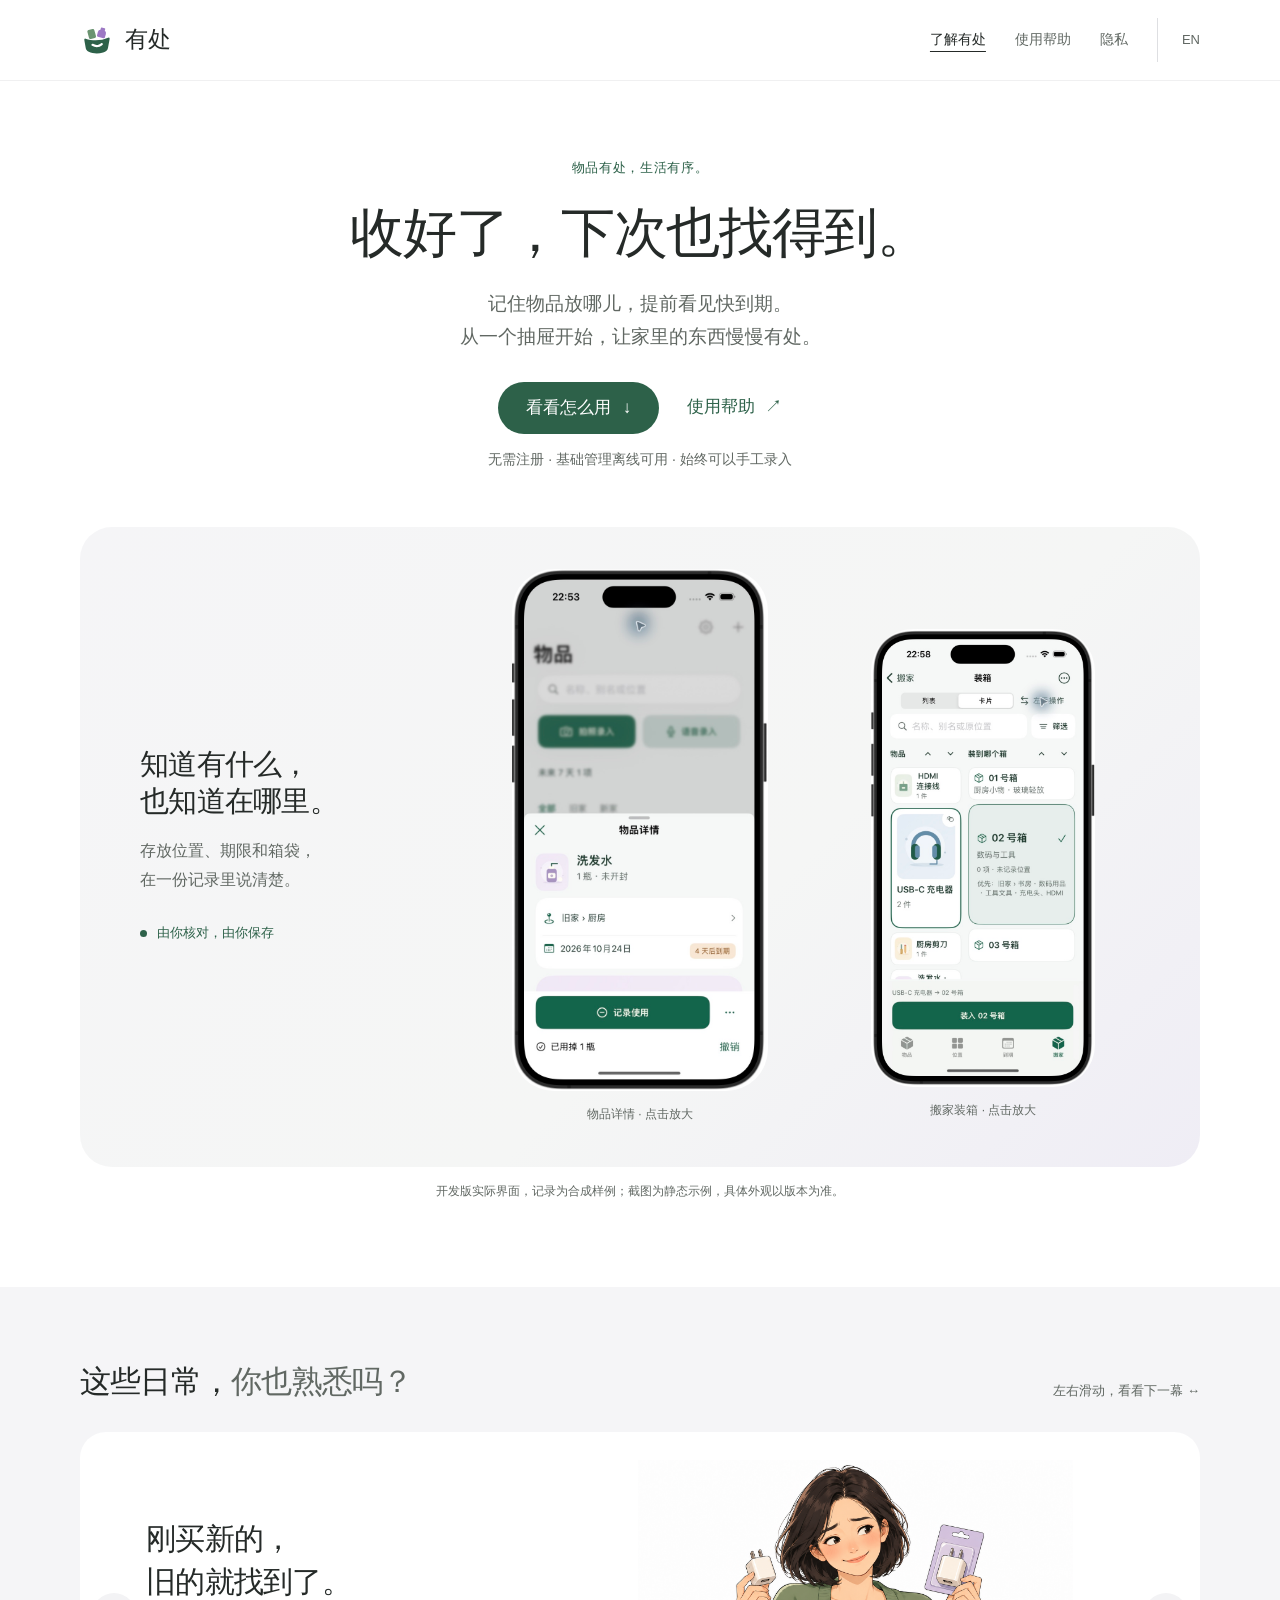
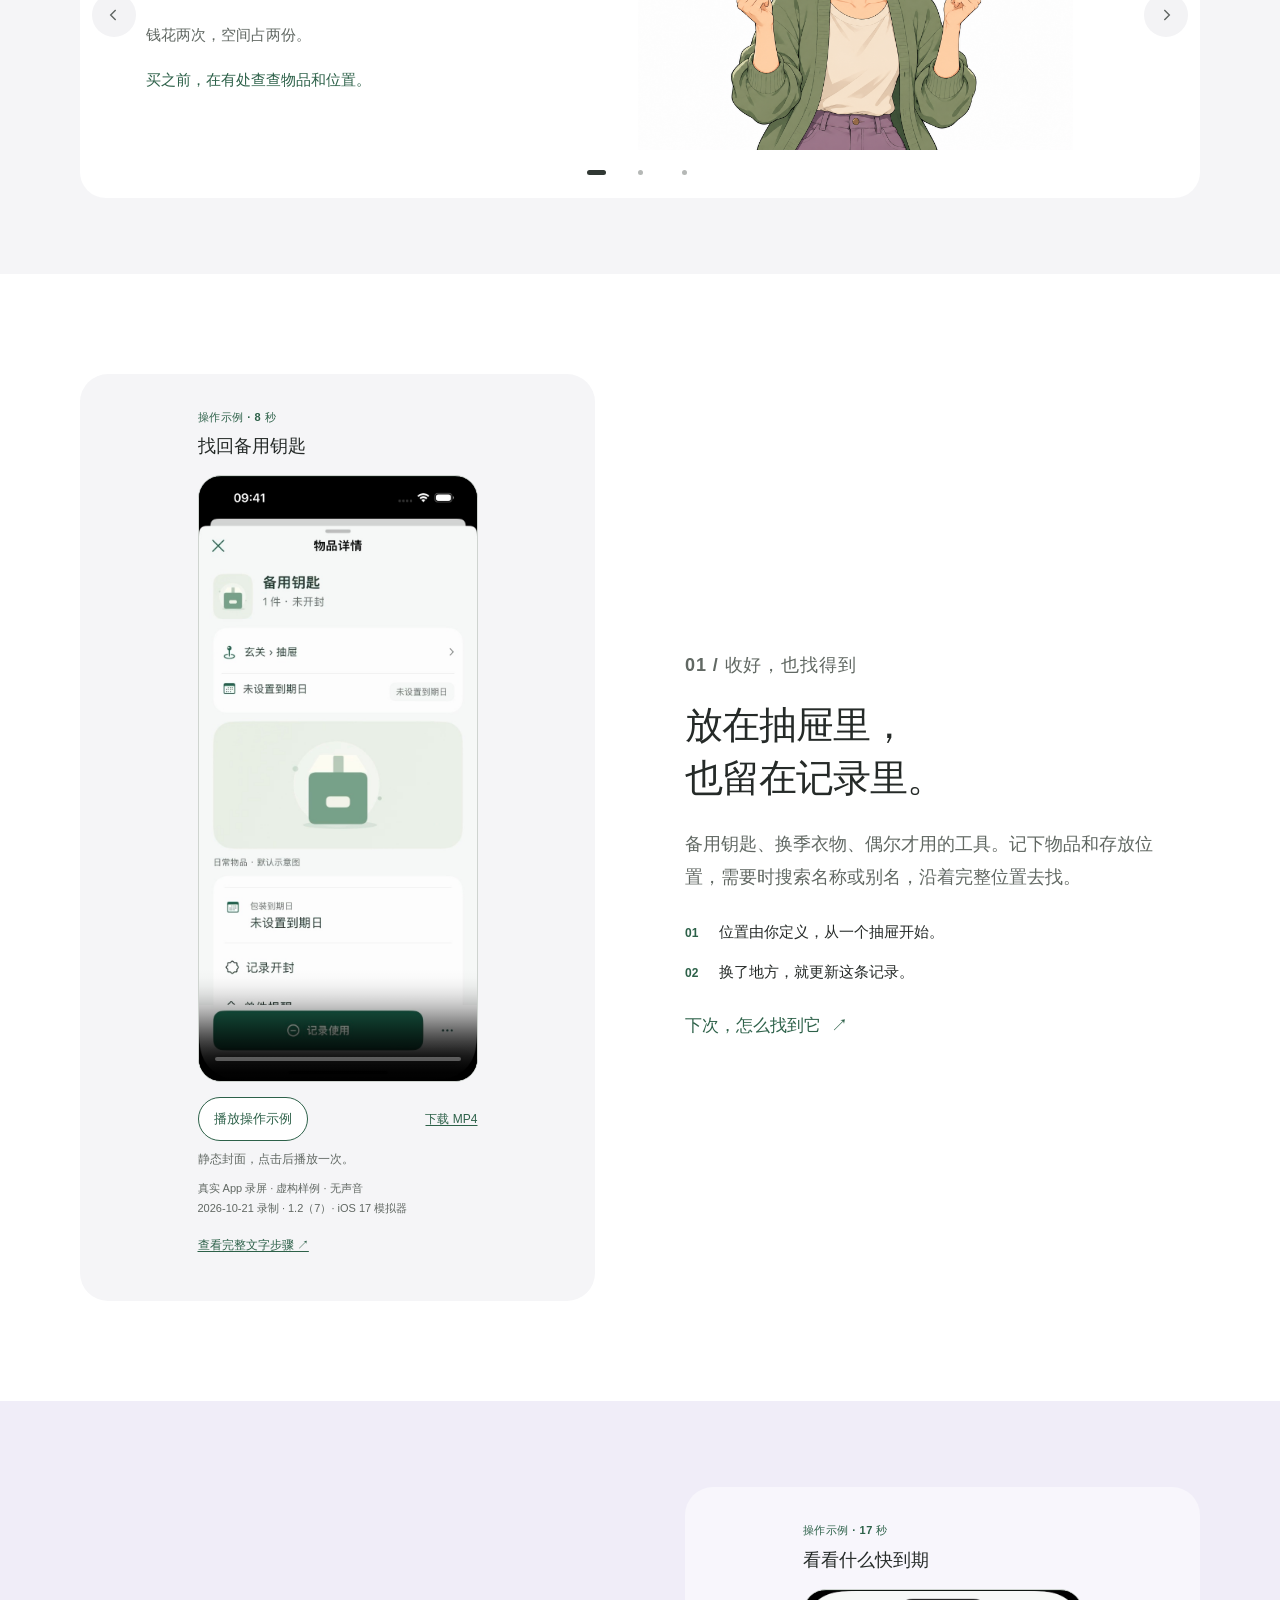
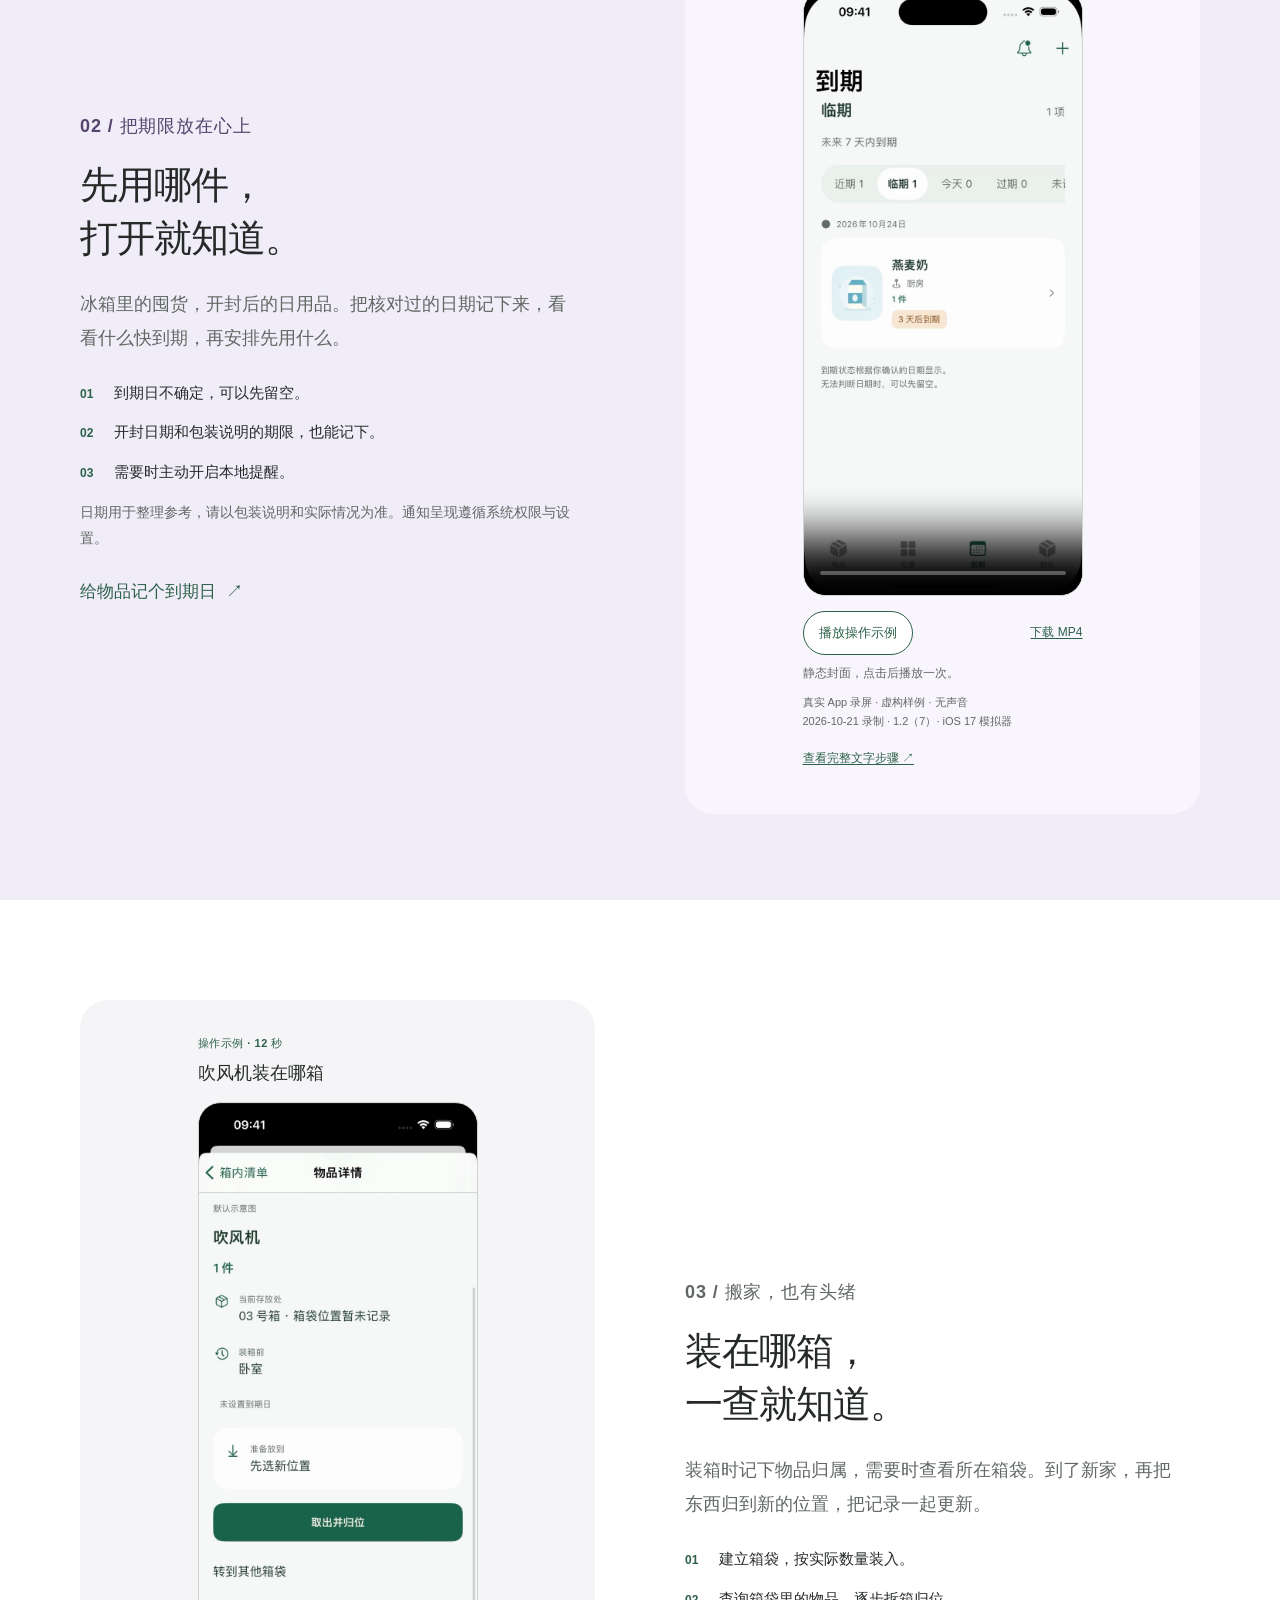
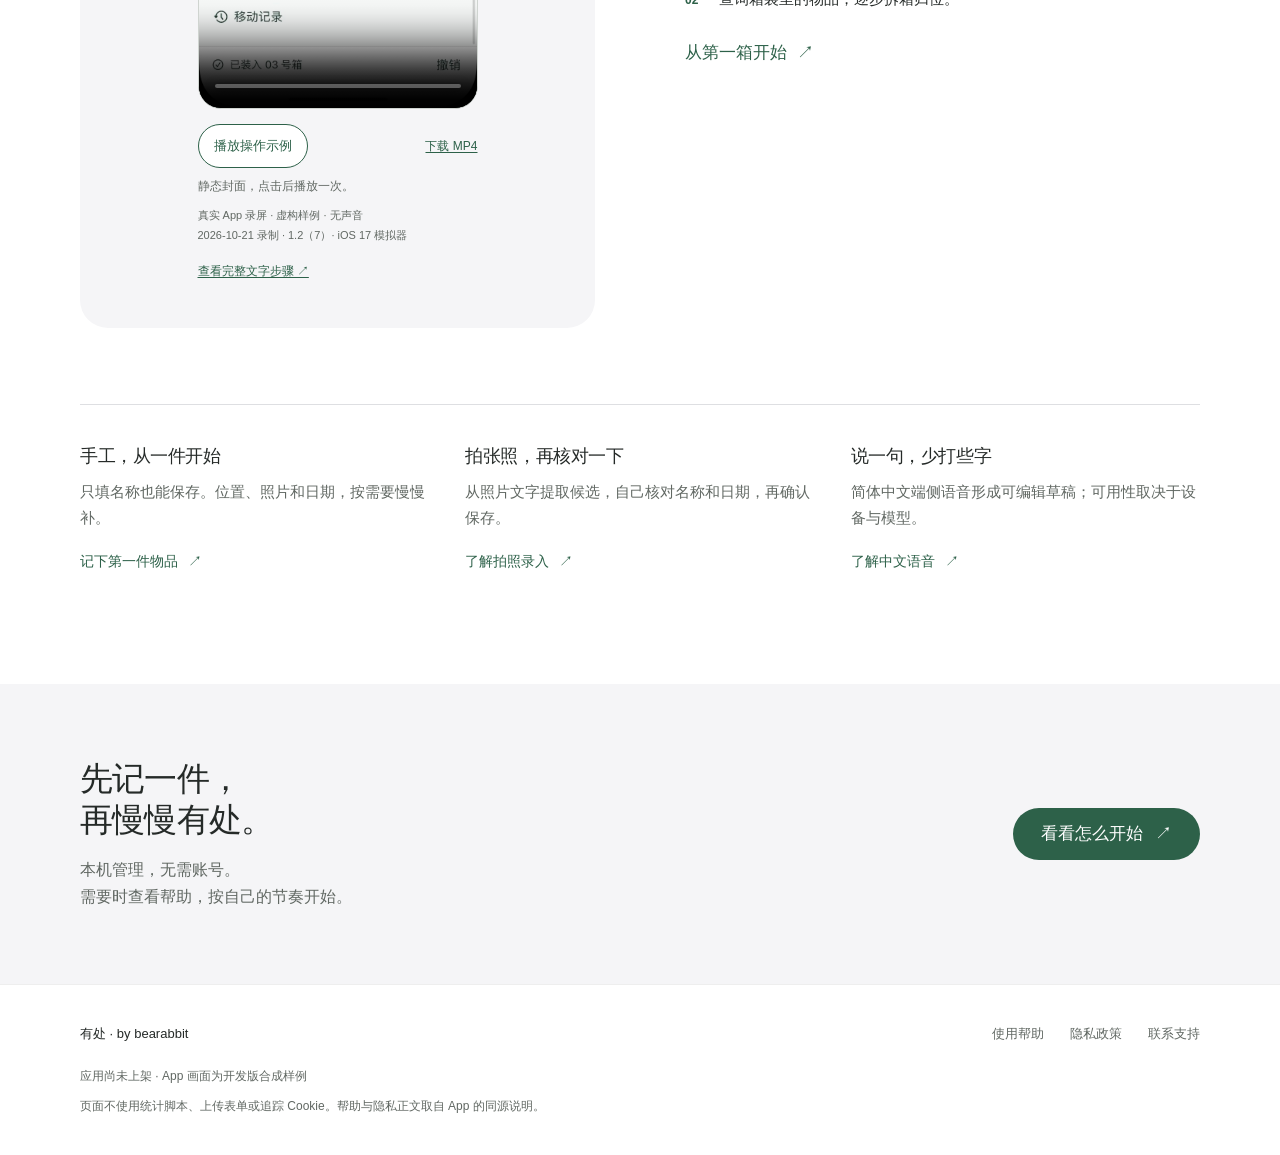
==== commit ea1130da: "Publish bilingual Youchu V4 product, help, privacy and actual operation demos" ====
--- a/index.html
+++ b/index.html
@@ -1,120 +1,44 @@
 <!doctype html>
-<html lang="zh-CN">
-<head>
-<meta charset="utf-8">
-<meta name="viewport" content="width=device-width,initial-scale=1">
-<meta name="color-scheme" content="light dark">
-<meta name="referrer" content="no-referrer">
-<meta name="description" content="有处的使用帮助、权限与数据说明、隐私政策及开发者联系方式。">
-<title>帮助与支持 · 有处</title>
-<link rel="icon" href="favicon.ico" sizes="16x16 32x32 48x48">
-<link rel="icon" type="image/svg+xml" href="data:image/svg+xml,%3Csvg%20xmlns%3D%22http%3A%2F%2Fwww.w3.org%2F2000%2Fsvg%22%20viewBox%3D%220%200%20256%20256%22%20width%3D%22256%22%20height%3D%22256%22%20role%3D%22img%22%20aria-labelledby%3D%22title%22%3E%3Ctitle%20id%3D%22title%22%3E%E6%9C%89%E5%A4%84%20%C2%B7%20%E5%B0%8F%E5%B0%BA%E5%AF%B8%E5%9B%BE%E5%BD%A2%3C%2Ftitle%3E%3Cpath%20fill%3D%22%236B9471%22%20d%3D%22M110.08%2068.01%20L116.03%2090.23%20C117.75%2096.63%20113.95%20103.21%20107.55%20104.93%20L78.57%20112.69%20C72.17%20114.4%2065.59%20110.61%2063.87%20104.2%20L51.97%2059.77%20C50.25%2053.37%2054.05%2046.79%2060.45%2045.07%20L89.43%2037.31%20C95.83%2035.6%20102.41%2039.39%20104.13%2045.8%20Z%22%20%2F%3E%0A%3Cpath%20fill%3D%22%239D79C4%22%20d%3D%22M168.21%2028.45%20L189.46%2034.14%20Q195.26%2035.69%20193.7%2041.49%20L190.6%2053.08%20Q203.08%2060.57%20198.94%2076.02%20L191.96%20102.1%20Q189.37%20111.76%20179.71%20109.17%20L139.14%2098.3%20Q129.48%2095.72%20132.07%2086.06%20L139.06%2059.98%20Q143.2%2044.52%20157.76%2044.28%20L160.86%2032.69%20Q162.41%2026.89%20168.21%2028.45%20Z%22%20%2F%3E%0A%3Cpath%20fill%3D%22%232D6149%22%20fill-rule%3D%22evenodd%22%20d%3D%22M42%20118%20C94%20136%20163%20134%20211%20111%20Q226%20105%20223%20121%20L211%20187%20C208%20209%20196%20216%20174%20222%20C137%20233%2096%20231%2066%20216%20C50%20207%2046%20201%2043%20188%20L33%20132%20Q29%20115%2042%20118%20Z%20M88.3%20171.53%20C116.27%20189.93%20144.33%20187.77%20170.62%20165.29%20C174.22%20162.22%20174.81%20156.58%20171.95%20152.7%20C169.1%20148.83%20163.86%20148.19%20160.26%20151.27%20C139.4%20169.11%20118.93%20170.68%2096.98%20156.23%20C93.06%20153.65%2087.94%20154.99%2085.54%20159.21%20C83.14%20163.43%2084.38%20168.94%2088.3%20171.53%20Z%22%20%2F%3E%0A%3C%2Fsvg%3E%0A">
-<link rel="apple-touch-icon" href="apple-touch-icon.png" sizes="180x180">
-<link rel="stylesheet" href="styles.css">
-</head>
-<body>
-<a class="skip" href="#main">跳到正文</a>
-<header>
-<a class="brand" href="index.html"><span class="logo-tile"><svg xmlns="http://www.w3.org/2000/svg" viewBox="0 0 256 256" width="256" height="256" class="brand-header" aria-hidden="true" focusable="false"><title id="brand-title-header">有处 · 随手收好</title><path fill="#6B9471" d="M114.08 76.01 L120.03 98.23 C121.75 104.63 117.95 111.21 111.55 112.93 L82.57 120.69 C76.17 122.4 69.59 118.61 67.87 112.2 L55.97 67.77 C54.25 61.37 58.05 54.79 64.45 53.07 L93.43 45.31 C99.83 43.6 106.41 47.39 108.13 53.8 Z" />
-<path fill="#9D79C4" d="M164.21 34.45 L185.46 40.14 Q191.26 41.69 189.7 47.49 L186.6 59.08 Q199.08 66.57 194.94 82.02 L187.96 108.1 Q185.37 117.76 175.71 115.17 L135.14 104.3 Q125.48 101.72 128.07 92.06 L135.06 65.98 Q139.2 50.52 153.76 50.28 L156.86 38.69 Q158.41 32.89 164.21 34.45 Z" />
-<path fill="#2D6149" fill-rule="evenodd" d="M42 118 C94 136 163 134 211 111 Q226 105 223 121 L211 187 C208 209 196 216 174 222 C137 233 96 231 66 216 C50 207 46 201 43 188 L33 132 Q29 115 42 118 Z M89.83 170.83 C116.72 187.26 143.7 185.33 168.98 165.26 C172.44 162.52 173.01 157.48 170.26 154.02 C167.52 150.56 162.48 149.99 159.02 152.74 C138.96 168.67 119.28 170.07 98.17 157.17 C94.4 154.87 89.48 156.06 87.17 159.83 C84.87 163.6 86.06 168.52 89.83 170.83 Z" />
-</svg>
-</span><span>有处 <small>支持中心</small></span></a>
-<nav aria-label="主导航">
-<a href="index.html" aria-current="page">使用帮助</a>
-<a href="privacy.html">隐私政策</a>
-<a href="#contact">联系开发者</a>
-<a class="home-link" href="https://bearabbit-home.com/">回熊兔小屋 <span aria-hidden="true">↗</span></a>
-</nav>
-</header>
-<main id="main"><section class="support-heading">
-<div><p class="eyebrow">有处 · 帮助与支持</p>
-<h1>找到需要的帮助。</h1><p class="intro">查找录入、搬家、提醒、数据和权限问题。应用内的相同说明离线也能看。</p>
-<p class="meta">iPhone · iOS 17 及以上 · 本地存储 · 无需账号</p></div>
-<div class="room-vignette" aria-hidden="true">
-<div class="room-window"><i class="window-sun"></i><i class="window-hill"></i><i class="window-hill hill-back"></i><i class="window-bars"></i></div>
-<div class="room-art"><i></i></div>
-<div class="room-floor"></div><div class="room-rug"></div>
-<div class="room-plant"><i></i><i></i><b></b></div>
-<div class="room-table"><i class="table-leg"></i><i class="table-leg leg-right"></i><i class="table-top"></i></div>
-<div class="logo-tile hero-logo"><svg xmlns="http://www.w3.org/2000/svg" viewBox="0 0 256 256" width="256" height="256" class="brand-hero" aria-hidden="true" focusable="false"><title id="brand-title-hero">有处 · 随手收好</title><path fill="#6B9471" d="M114.08 76.01 L120.03 98.23 C121.75 104.63 117.95 111.21 111.55 112.93 L82.57 120.69 C76.17 122.4 69.59 118.61 67.87 112.2 L55.97 67.77 C54.25 61.37 58.05 54.79 64.45 53.07 L93.43 45.31 C99.83 43.6 106.41 47.39 108.13 53.8 Z" />
-<path fill="#9D79C4" d="M164.21 34.45 L185.46 40.14 Q191.26 41.69 189.7 47.49 L186.6 59.08 Q199.08 66.57 194.94 82.02 L187.96 108.1 Q185.37 117.76 175.71 115.17 L135.14 104.3 Q125.48 101.72 128.07 92.06 L135.06 65.98 Q139.2 50.52 153.76 50.28 L156.86 38.69 Q158.41 32.89 164.21 34.45 Z" />
-<path fill="#2D6149" fill-rule="evenodd" d="M42 118 C94 136 163 134 211 111 Q226 105 223 121 L211 187 C208 209 196 216 174 222 C137 233 96 231 66 216 C50 207 46 201 43 188 L33 132 Q29 115 42 118 Z M89.83 170.83 C116.72 187.26 143.7 185.33 168.98 165.26 C172.44 162.52 173.01 157.48 170.26 154.02 C167.52 150.56 162.48 149.99 159.02 152.74 C138.96 168.67 119.28 170.07 98.17 157.17 C94.4 154.87 89.48 156.06 87.17 159.83 C84.87 163.6 86.06 168.52 89.83 170.83 Z" />
-</svg>
-</div><div class="room-cup"></div><div class="room-book"></div>
-<span class="room-note">a little help for everyday things.</span>
-</div>
-</section>
-<section class="help-tools" aria-label="查找帮助">
-<div id="help-search" hidden>
-<label for="help-query">搜索使用帮助</label>
-<div class="search-row"><input type="search" id="help-query" placeholder="例如：语音、提醒、换手机" autocomplete="off" maxlength="100" aria-describedby="search-note search-status"><button type="button" id="clear-search" hidden>清除</button></div>
-<p id="search-note" class="meta">只在此页查找，不上传关键词，不保存搜索历史。</p>
-<p id="search-status" role="status" aria-live="polite"></p>
-</div>
-<nav class="category-links" aria-label="帮助分类"><a href="#category-1">日常整理</a><a href="#category-2">拍照与语音</a><a href="#category-3">临期提醒</a><a href="#category-4">搬家装箱</a><a href="#category-5">数据与支持</a></nav>
-<div class="quick-links"><a href="#help-permissions">拍照或语音不能用 ↗</a><a href="#help-moving-pack">开始搬家装箱 ↗</a><a href="#help-reminder">没有收到提醒 ↗</a><a href="#help-privacy-request">查看与删除信息 ↗</a><a href="#contact">联系支持 ↗</a></div>
-</section>
-<div class="help-content" id="help"><section class="help-group" id="category-1"><h2>日常整理</h2><details class="help-topic" id="help-add"><summary>记下第一件物品</summary><div class="answer"><p>从一件容易忘记放在哪里的东西开始，比如备用钥匙。打开“物品”页，点右上角的“＋”，选择“手工录入”，输入“备用钥匙”。</p><p>点“存放位置”，选好它所在的房间、柜子或抽屉。不确定也没关系，可以先留空，之后再补。</p><p>有到期日的物品可以顺手记上日期；钥匙这类物品不用填写。检查后保存，这件物品就会出现在你的目录里。照片和备注都可以以后再加。</p><p>还没有拍照也没关系，列表会按物品名称配上一张常见大类的默认插图，例如乳品、水果或清洁用品；无法匹配时显示通用收纳图。它只是示意，不代表识别结论。添加自己的照片后会优先显示照片，移除照片则恢复默认图。</p><p>刚买了同样的东西？从原物品详情点“再记一件”，名称、单位、位置和别名会带过来；新包装的日期要重新核对，旧照片需主动选择沿用。手工新建的同名物品不会自动合并。</p><p>想一口气记几样，开启“保存后继续录入”。每次成功后留在下一份空白草稿，只保留位置；相机和录音不会自动开始。需要时点“拍照补充草稿”或“语音补充草稿”，逐项确认后填入当前草稿。</p></div></details><details class="help-topic" id="help-find"><summary>下次，怎么找到它？</summary><div class="answer"><p>在“物品”页搜索名称，比如“钥匙”，就能看到它放在哪里。记不清名称时，也可以搜位置，或进入“位置”页逐层找。</p><p>位置可以按“厨房 › 冰箱 › 冷藏层”这样建立，最多三级。从最常用的几个位置开始就好，不必一次整理完整个家。遇到同名的柜子，记得看完整路径。</p><p>把东西换了地方？打开它的详情，点“编辑物品”，重新选择存放位置并保存。这样下次找到的就是新位置。</p><p>常把“电源适配器”叫成“充电头”？在编辑页展开“更多信息 · 别名”添加叫法。搜索时主名称仍保留，只由别名命中会显示原因。</p><p>常查看“冰箱里已开封、快到期的东西”，可以在筛选中组合位置、期限、开封状态和关键词，填个名字后保存为常用。前三组会出现在搜索下方；条件每天重新计算，临时修改不会覆盖已保存的条件。位置被删除后，请从管理常用筛选中重选。</p><p>一次挪了好几样？在目录点“选择”，勾选当前结果，再点“调整位置”。选好完整路径后确认移动；数量和日期不变，刚完成时可撤销。</p></div></details><details class="help-topic" id="help-location-address"><summary>给不同住处补上地址</summary><div class="answer"><p>有多个住处或储物地点时，打开收纳位置，点右上角更多操作中的“编辑位置”，在“地理地址”里填写城市、小区或门牌。也可以在新建位置时填写，地址不必填，原来的房间、柜子和抽屉仍照常使用。</p><p>就在这个地点？点“使用当前位置”，阅读提示后继续，并选择系统允许的定位授权。找到地址后先核对，再点“填入这个地址”；你仍可以补充门牌，最后保存位置才会记住。定位只能提供附近的地理地址，无法知道物品在家里哪个柜子。</p><p>下级位置没有单独地址时，会沿用最近上级的地址；物品详情会显示它所在位置的地址。想去掉单独填写的地址，编辑时清空并保存即可；如果上级还有地址，下级会恢复沿用。</p><p>定位被拒绝、只有大致位置或没有网络时，可以直接手填，也可以留空。有处不后台定位、不保存坐标，地址文字仅保存在本机。查询地址会使用 Apple 地理编码服务，不会将家庭物品发送给它。</p></div></details><details class="help-topic" id="help-stock"><summary>同名物品、数量与“再记一件”</summary><div class="answer"><p>一条库存记录共用位置、单位、包装到期日和开封状态。目录里的“项”统计记录数，不会把瓶、杯等不同单位相加为一个库存总量。</p><p>同名物品也可能有不同批次或到期日；用“再记一件”建立新记录并核对日期。手工录入不会只因同名就自动合并，关联库存可在详情中查看。</p><p>部分用完、丢弃、开封或装箱时，先核对数量和原单位。部分开封或移动会拆成关联记录，剩余数量继续保留，不能把瓶数理解为毫升数。</p></div></details><details class="help-topic" id="help-opening"><summary>开封了一部分，怎样记录？</summary><div class="answer"><p>在物品详情点“记开封”，选择本次开封数量和日期。包装写明开封后天数时再填写，没有依据可留空；这一步不表示用完。</p><p>只开封一部分时，系统会拆为已开封与未开封的关联记录，总数量不变。包装到期日会保留；已有开封后期限时，到期列表和提醒使用它与包装到期日中较早的日期。</p><p>这些日期按日历日计算，不提供精确小时的安全判断。请依包装说明、实际保存条件和产品状态核对，不把识别建议或提醒当作食品／药品安全结论。</p></div></details><details class="help-topic" id="help-expiry"><summary>给食物和日用品记个到期日</summary><div class="answer"><p>添加或编辑物品时，点“到期日”，按包装上的日期填写。比如一盒牛奶标注 10 月 25 日到期，就选对应的年、月、日；看不清或没有日期时可以留空。</p><p>打开“到期”页，可以分别查看已过期、今天到期、未来 1 至 7 天内临期的物品。没有填写日期的物品也会单独列出。</p><p>想提前收到通知，再到“设置 → 临期提醒”开启。到期列表始终按 7 天范围显示，调整通知的提前天数不会改变这个范围。</p></div></details><details class="help-topic" id="help-delete"><summary>吃完、用完或丢掉了，怎么记？</summary><div class="answer"><p>喝了一瓶牛奶，或只丢掉一杯酸奶，都可以从详情点“用掉一些”，选择用掉或丢弃、核对数量，再确认。“全部”只选满数量，不会立即扣减。列表中向左轻扫也会进入同样的核对面板。</p><p>还有剩余时，记录继续在用，位置、日期和开封依据不变，详情会留下本次处理记录。剩余为零才移入“已处理”并停止提醒。刚操作完可点“撤销”；以后恢复整条记录时，只恢复最后一次全部处理的数量，仍按原日期计算，可能已经过期。</p><p>不再需要这条记录时，从物品详情的更多菜单选择“删除物品”。记录和自身处理历史会永久移除，不再被其他物品引用的照片副本才会清理；系统相册原图不受影响。搬家历史可能仍保留当时的名称、数量和位置，详见“搬家草稿、中断与历史保留”。删除收纳位置时，可为里面的物品选择新位置或留为未指定，不会删除物品。</p><p>重新开始前，请先确认要保留的内容。“设置 → 本地数据 → 清空本地数据”会永久清除在用及已处理物品、照片、位置及地址、处理历史、常用筛选，以及所有搬家、箱袋、移动历史和操作草稿，并重置提醒，不能撤销。系统权限和外观等独立偏好不会自动重置；历史设备备份需另行管理。不要用清空来排查保存问题。</p></div></details><details class="help-topic" id="help-widgets"><summary>把常用入口放到主屏幕</summary><div class="answer"><p>长按“有处”图标，可以直接拍照、语音、手工录入，或查找物品。不会自动拍摄或录音，已有未保存内容也不会被覆盖，新的入口会等当前页面关闭后再打开。</p><p>在主屏幕添加有处小组件：“到期看板”看看今天和未来 7 天有哪些物品要留意；“常用位置”先选一个位置；“快捷录入”随手打开拍照、语音或手工页面。锁屏也可以添加到期数量或相机入口。</p><p>到期看板默认只显示数量，长按小组件编辑后可以开启明细。系统可能延后刷新；数量看起来没变时，可先打开有处核对，或在设置中重试刷新。标记用完、丢弃或永久删除后，物品不会再参与下一次小组件快照。</p></div></details></section><section class="help-group" id="category-2"><h2>拍照与语音</h2><details class="help-topic" id="help-camera"><summary>拍张照，再核对一下</summary><div class="answer"><p>在“物品”页点“拍照录入”，拍摄一件物品或从相册挑一张照片。让物品名称和日期尽量清楚，反光的包装可以换个角度再拍。</p><p>选好照片后，有处会在本机寻找名称和日期。点名称候选填入草稿；日期要先核对它是生产日期、到期日，还是最佳使用期，再确认使用。只有生产日期和明确保质期都读到时，才可能提供带依据的推算，请按包装核实。</p><p>点“核对并保存”，补上存放位置、检查名称和日期，最后点“确认并保存”。没有识别到也没关系，可以直接手工填写；不确定的日期可以留空。有处不会根据外观猜保质期，拍完也不会直接保存。</p><p>拍不了照时，可以先选相册或点“手工填写”。若想恢复权限，到 iPhone 的“设置”中允许有处使用相机。换照片或重新识别不会覆盖你已经选好的字段，确认前记得再看一眼。</p></div></details><details class="help-topic" id="help-voice"><summary>说一句，把物品记下来</summary><div class="answer"><p>点“语音录入”，准备好后点“开始说话”。可以这样说：“燕麦奶放在厨房冰箱，明天到期。”一次只描述一件，位置尽量使用你已建立的名称。界面切换为英文不会改变这一识别语言范围；手工表单可填写其他语言的名称与备注。</p><p>说完点“停止并完成转写”，先看看文字有没有听错，也可以直接修改。核对下方的名称、完整位置和日期候选，点选确认后，再进入表单保存。录音不会直接新增物品。</p><p>“明天”“三天后”等日期按这次开始输入时的日期计算，页面会显示参照日期。说具体日期时请带上年份；多个日期、同名位置或不确定的表达需要你自行确认，不会替你猜。</p><p>语音只在本机处理，不保存录音文件。设备不支持、语音资源不可用或权限未允许时，可以在文字框里输入，也能直接“手工填写”。离开页面、进入后台或音频中断后会停止录音，不会自动继续。</p></div></details><details class="help-topic" id="help-permissions"><summary>拍照或语音不能用，先检查什么？</summary><div class="answer"><p>先确认是没有权限、设备不支持，还是识别没有读准。权限被拒绝时，在帮助页点“打开系统权限设置”，或在 iOS 设置中找到有处，检查相机、麦克风和语音识别。不同 iOS 版本的设置路径可能略有不同；权限不会在打开帮助时自动申请。</p><p>语音需要设备支持简体中文端侧识别且所需资源可用。出现“不支持”或“暂不可用”时可稍后再试，或直接手工录入；有处不会改用云端识别。每次最多录音 45 秒，进入后台、退出或音频中断后需由你重新开始。</p><p>照片没有识别到文字时，可在光线充足处拍清包装文字和日期，或重新选择图片。遇到模糊、残缺或不确定日期，请按包装手工填写；不要根据物品外观猜保质期。系统照片选择器只交给有处你选中的图片，无需开放整个相册。</p><p>先保留并核对当前草稿，再重新采集或离开页面。拍照、语音或权限暂不可用都不影响手工录入和已有本地物品；识别结果需要明确保存才成为记录。</p></div></details></section><section class="help-group" id="category-3"><h2>临期提醒</h2><details class="help-topic" id="help-reminder"><summary>让有处提前提醒我</summary><div class="answer"><p>先打开“设置 → 临期提醒”，启用提醒并允许系统通知。默认在到期前 7 天、当地时间上午 9 点提醒；你可以改为提前 1 天或 3 天，也可以换个时间，修改后点“保存提醒规则”。</p><p>没收到时，先看看这页的“已安排”数量和覆盖日期。若有错误，点“重新核对提醒”；再到 iOS 的“设置 → 通知 → 有处”，检查横幅和声音，也留意专注模式或通知摘要。</p><p>同一时刻的几件物品会合成一条通知，每件物品在同一到期日只提醒一次。若显示还有提醒待补排，再次打开有处时会优先安排较近日期；打开到期列表也能随时查看。</p><p>已经过期，或到期日内已没有可安排时间的物品，不会补发提醒。不想接收通知也没关系，手工管理和到期列表仍能使用。</p><p>只想这条记录早一点提醒？从详情打开“单件提醒”，可跟随默认、单独设置当天或提前 1／3／7 天，也可不提醒这条。总开关关闭或系统未授权时只保留规则；没有日期时，补上日期后再生效。保存规则本身不会弹出权限请求。</p><p>忙不过来时，可在规则保存后点“稍后再提醒”，选择今晚、明早或未来时间。同一条只保留一次稍后提醒，到期日不变；用完、丢弃、删除或改期后会核对并更新。看到“规则已保存，提醒未安排”时，记录已经保留，可以重试安排。</p></div></details></section><section class="help-group" id="category-4"><h2>搬家装箱</h2><details class="help-topic" id="help-moving-pack"><summary>开始搬家：装箱、补记与下一箱</summary><div class="answer"><p>在“位置”页打开“搬家装箱”，开始一次搬家，首箱自动编号。可以混选来自不同位置的物品，检查本次数量后再确认装入；仅勾选或浏览不会移动物品。</p><p>箱袋信息可设置用途／备注、优先来源、名称／别名类别或关键词。优先项只改变排列，其他物品仍可补选；组合筛选只缩小候选范围，不修改物品本身。</p><p>漏登记的物品可直接补记到当前箱，仍需核对并保存。装完后选择下一箱；编号会继续递增，移除空箱或撤销不会重新分配已用编号。</p><p>打开箱袋清单可以查看缩略图、名称和数量。查看另一箱不会切走当前装箱目标；明确选择切换后，才恢复另一箱自己的待装草稿。</p></div></details><details class="help-topic" id="help-moving-unpack"><summary>找箱子、移动整箱与拆箱归位</summary><div class="answer"><p>目录搜索也能找到已装箱物品，会显示箱袋编号及箱袋当前所在的位置。箱袋位置是你维护的收纳位置，不是实时物流或 GPS 追踪。</p><p>整箱换了地方，在箱袋清单里更新“箱袋现在放在”。这会改变整箱的位置，不等于已把箱内物品拆出。</p><p>拆箱前明确选择“准备放到”的位置，再归位单件、勾选项或全部剩余物品。可按原单位只归位一部分；其余继续留在箱内。需要换箱时明确选择目标箱袋。</p><p>提交前核对箱号、目标完整路径与数量。若物品已变化，先复核当前记录和待选数量再重试；不要通过删除数据解决。</p></div></details><details class="help-topic" id="help-moving-drafts"><summary>搬家草稿、中断与历史保留</summary><div class="answer"><p>搬家待选、数量、筛选、箱袋浏览关键词、当前箱袋与归位目标会自动保存到本机，便于重新打开后继续。它们是操作草稿，只有确认装箱／归位才真正移动库存；重新进入时会核对已删除或变化的物品。</p><p>退出前等草稿保存完成。若提示“待装草稿未能保存”，请留在当前页面重试；强制退出、存储失败或数据被清空后，不保证能恢复最新草稿。拍照、语音和普通物品表单的未保存内容另按页面提示处理。</p><p>撤销针对一次完整操作，需相关记录未被后续修改。若冲突，先检查物品当前位置与数量，再手工更正；退出后不保证仍有撤销入口。</p><p>隐藏入口仍可从位置页继续；结束搬家、移除空箱或删除单件物品都不清除独立搬家历史。历史可能保留当时的名称、数量、位置和时间。目前没有只删除某次搬家全部历史的入口；需要彻底清除时，“清空本地数据”也会删除所有其他物品和位置，确认前务必核对。</p></div></details></section><section class="help-group" id="category-5"><h2>数据与支持</h2><details class="help-topic" id="help-storage"><summary>换手机前，先看看数据存在哪里</summary><div class="answer"><p>目前，你的物品、位置、照片、常用筛选以及搬家箱袋、历史和草稿都保存在这台 iPhone 上。有处没有账号云同步，在另一台设备安装后不会自动出现这些内容。开发者也没有可远程恢复的物品库副本。</p><p>换机或删除 App 前，先在系统中确认设备备份是否完成。可以使用 iOS 提供的设备备份与迁移方式；具体能恢复哪些内容，以系统实际备份和恢复结果为准。</p><p>有处暂不提供应用内导出、导入。如果只是遇到保存问题，先保留表单内容并联系支持，不要用删除 App 或清空数据来尝试修复。</p></div></details><details class="help-topic" id="help-save"><summary>填好了，却没能保存</summary><div class="answer"><p>先别关掉表单。保存失败时，已填写的内容会留在当前页面；看一下提示，检查是否填了名称、所选位置是否还存在，以及 iPhone 是否有足够的存储空间，再试一次。</p><p>如果提示物品已被修改，先复制或记下刚才填写的内容，再退出并重新打开这件物品。核对最新记录后继续编辑，避免覆盖已有修改。</p><p>保存成功后，表单会关闭。若仍提示失败，可以在下方“联系支持”里整理操作过程发给我；不必附上你的物品照片或私人备注。</p></div></details><details class="help-topic" id="help-language"><summary>切换语言与调整阅读显示</summary><div class="answer"><p>有处支持简体中文与英文，界面跟随 iOS 的应用语言设置。可在 iPhone 设置中找到有处，查看是否提供“语言”选项；系统版本及已添加的语言会影响入口。</p><p>切换界面语言不会翻译你填写的物品名称、位置、备注和别名，也不会改变语音仅支持简体中文端侧识别的范围。日期按地区显示，保存和比较采用公历年月日。</p><p>需要更大文字时，可使用系统文字大小与辅助功能设置。帮助和隐私正文可以选择复制；网页打不开时仍可在 App 内离线阅读。</p></div></details><details class="help-topic" id="help-web"><summary>网页打不开，还能在哪里看帮助？</summary><div class="answer"><p>你现在看到的这些说明可以离线阅读，不用等网页加载。隐私政策也在有处的设置里。</p><p>点开网页时，有处会优先尝试 GitHub Pages，连接失败或等了约 4 秒仍无响应时换用 GitCode。若浏览器还是打不开，返回帮助页，展开“GitCode 备用网页”直接打开即可。</p><p>还没有解决的话，可以通过下方邮箱联系我。写清你在哪一步遇到了什么情况就好；“联系支持”里的反馈页面也能帮你整理文字，由你检查、复制后自行发送。</p></div></details><details class="help-topic" id="help-privacy-request"><summary>想查看、删除信息，或提出隐私请求</summary><div class="answer"><p>物品、位置和照片在本机管理，可编辑更正或在物品详情永久删除。标记用完或丢弃会保留记录；单件删除后，独立搬家历史和仍被其他物品复用的照片可能保留。要清除全部搬家历史和操作草稿，需在“设置 → 本地数据 → 清空本地数据”中确认；这也会删除其余物品、位置、照片和常用筛选，并重置提醒，无法撤销。请先检查需要保留的内容。</p><p>开发者没有物品库的远程副本，无法远程恢复或代为删除本机记录。系统相册、设备备份、浏览器数据和已发送邮件需在各自服务中管理；不要把删 App 或清空数据当作排障步骤。</p><p>如需了解或处理开发者收到的支持邮件信息，请发信至 bearrabbit1002@outlook.com，主题写“有处隐私请求”，说明希望查阅、更正、删除或撤回什么信息。尽可能从原联系邮箱发出；不必附上物品库、照片、录音或身份证件。</p><p>我们会核实请求并按适用法律期限回复；如有依法需保留的内容，会说明原因和可行渠道。详细的数据范围、第三方、保留规则和撤回权限方式见“隐私政策”。</p></div></details></section></div>
-<section class="empty-state" id="no-results" hidden><h2>没有找到相关帮助</h2><p>试试“权限”“提醒”或“备份”，也可以在下方联系支持。</p><button type="button" id="reset-search">查看全部帮助</button></section>
-<section class="contact" id="contact"><p class="eyebrow">进一步帮助</p><h2>联系支持</h2>
-<p>请说明操作步骤、希望发生什么和实际看到的情况，并附上应用版本、构建号及 iOS 版本。不必发送物品照片、私人备注或录音。</p>
-<p>应用内“设置 → 帮助与支持 → 联系支持”可整理并预览反馈文字；复制后由你在邮件应用中确认发送，不会自动附加家庭物品。</p>
-<a class="button" href="mailto:bearrabbit1002@outlook.com">用邮件联系</a><p class="email"><a href="mailto:bearrabbit1002@outlook.com">bearrabbit1002@outlook.com</a></p>
-<p class="meta">开发者：bearabbit。若无法打开邮件应用，可复制邮箱到你常用的邮件服务中。</p>
-<p><a href="mailto:bearrabbit1002@outlook.com?subject=%E6%9C%89%E5%A4%84%E9%9A%90%E7%A7%81%E8%AF%B7%E6%B1%82">提出隐私请求 ↗</a> · <a href="privacy.html">阅读隐私政策 ↗</a></p>
-</section>
-<p class="release-note">当前本地版本提供手工、拍照与中文语音录入；识别在本机完成，结果需要核对。应用尚未在 App Store 上架。</p></main>
-<footer>
-<a class="home-wordmark" href="https://bearabbit-home.com/">bearabbit<span>.</span></a>
-<p class="footer-note">从熊兔的小屋，到每件物品的位置。</p>
-<p>物品有处，生活有序。开发者：bearabbit</p>
-<p><a href="mailto:bearrabbit1002@outlook.com">bearrabbit1002@outlook.com</a> · 更新于 2026-10-19</p>
-<p>本静态页面不使用统计脚本、上传表单或追踪 Cookie。托管平台（GitHub 或 GitCode）按各自政策处理网站访问数据。</p>
-</footer>
-<script>
-(() => {
-  const query = document.getElementById('help-query');
-  const topics = [...document.querySelectorAll('.help-topic')];
-  const groups = [...document.querySelectorAll('.help-group')];
-  const status = document.getElementById('search-status');
-  const clear = document.getElementById('clear-search');
-  let previousOpen = null;
-  const normalized = value => value.normalize('NFKC').toLocaleLowerCase('zh-CN');
-  const update = () => {
-    const term = normalized(query.value.trim());
-    if (term && previousOpen === null) previousOpen = new Set(topics.filter(topic => topic.open).map(topic => topic.id));
-    let count = 0;
-    topics.forEach(topic => {
-      const category = topic.closest('.help-group').querySelector('h2').textContent;
-      const matches = !term || normalized(category + ' ' + topic.textContent).includes(term);
-      topic.hidden = !matches;
-      if (term) topic.open = matches;
-      else if (previousOpen !== null) topic.open = previousOpen.has(topic.id);
-      if (matches) count += 1;
-    });
-    if (!term) previousOpen = null;
-    groups.forEach(group => { group.hidden = ![...group.querySelectorAll('.help-topic')].some(topic => !topic.hidden); });
-    document.getElementById('no-results').hidden = count !== 0;
-    clear.hidden = !query.value;
-    status.textContent = term ? `找到 ${count} 条相关帮助` : `共 ${topics.length} 条帮助，可按分类阅读`;
-  };
-  const reset = () => { query.value = ''; update(); query.focus(); };
-  query.addEventListener('input', update);
-  clear.addEventListener('click', reset);
-  document.getElementById('reset-search').addEventListener('click', reset);
-  document.querySelectorAll('.category-links a, .quick-links a').forEach(link => {
-    link.addEventListener('click', () => {
-      query.value = ''; update();
-      const target = document.getElementById(link.hash.slice(1));
-      if (target && target.tagName === 'DETAILS') target.open = true;
-    });
-  });
-  document.getElementById('help-search').hidden = false;
-  const linkedTopic = topics.find(topic => '#' + topic.id === window.location.hash);
-  if (linkedTopic) linkedTopic.open = true;
-  update();
-})();
-</script>
-</body>
-</html>+<html lang="zh-CN"><head><meta charset="utf-8"><meta name="viewport" content="width=device-width,initial-scale=1"><meta name="color-scheme" content="light"><meta name="referrer" content="no-referrer"><meta name="description" content="有处，记住物品放哪儿，提前看见快到期。了解产品、查找帮助与阅读隐私政策。"><title>收好了，下次也找得到 · 有处</title><link rel="icon" type="image/svg+xml" href="assets/youchu-symbol.svg"><link rel="stylesheet" href="styles.css?v=f6971fecb033"><noscript><style>.story-dots,.story-arrow,.swipe-hint{display:none}.story-viewport{display:block;overflow:visible}.story-slide{min-height:0;border-bottom:1px solid #dedfe2}.zoom-shot{pointer-events:none}</style></noscript><link rel="canonical" href="https://nico-jaa.github.io/youchu-support/index.html"></head>
+<body id="top"><a class="skip-link" href="#main">跳到正文</a>
+<header class="site-header"><div class="header-inner wrap"><a class="brand" href="index.html" aria-label="有处介绍首页"><img src="assets/youchu-symbol.svg" alt="" width="34" height="34"><span>有处</span></a><nav aria-label="主导航"><a href="index.html" aria-current="page">了解有处</a><a href="support/index.html">使用帮助</a><a href="support/privacy.html">隐私</a><a class="language" href="en/index.html" lang="en" aria-label="Read this page in English">EN</a></nav></div></header>
+<main id="main" tabindex="-1"><section class="hero wrap" aria-labelledby="page-title"><p class="eyebrow">物品有处，生活有序。</p><h1 id="page-title">收好了，<span>下次也找得到。</span></h1><p class="hero-copy">记住物品放哪儿，提前看见快到期。<br>从一个抽屉开始，让家里的东西慢慢有处。</p><div class="actions"><a class="button" href="#find">看看怎么用 <span aria-hidden="true">↓</span></a><a class="text-link" href="support/index.html">使用帮助</a></div><p class="meta hero-note">无需注册 · 基础管理离线可用 · 始终可以手工录入</p>
+<div class="product-stage"><div class="stage-aside"><h2>知道有什么，<br>也知道在哪里。</h2><p>存放位置、期限和箱袋，<br>在一份记录里说清楚。</p><span class="step-label"><i aria-hidden="true"></i>由你核对，由你保存</span></div><figure class="hero-primary"><button class="zoom-shot" type="button" data-zoom data-caption="物品详情：存放位置、数量和到期日" aria-label="放大查看：物品详情：存放位置、数量和到期日"><span class="shot-frame crop-native"><img src="assets/app-detail.png" alt="物品详情：存放位置、数量和到期日" loading="lazy" decoding="async"></span></button><figcaption class="shot-label">物品详情 · 点击放大</figcaption></figure><figure class="hero-secondary"><button class="zoom-shot" type="button" data-zoom data-caption="搬家卡片：选择物品和目标箱袋" aria-label="放大查看：搬家卡片：选择物品和目标箱袋"><span class="shot-frame crop-native"><img src="assets/app-moving.png" alt="搬家卡片：选择物品和目标箱袋" loading="lazy" decoding="async"></span></button><figcaption class="shot-label">搬家装箱 · 点击放大</figcaption></figure></div><p class="stage-footnote">开发版实际界面，记录为合成样例；截图为静态示例，具体外观以版本为准。</p></section>
+    <section id="moments" class="stories" aria-labelledby="stories-title" aria-roledescription="轮播">
+      <div class="wrap">
+        <div class="stories-top" data-reveal><h2 id="stories-title">这些日常，<span>你也熟悉吗？</span></h2><span class="swipe-hint">左右滑动，看看下一幕 <span aria-hidden="true">↔</span></span></div>
+        <div class="story-gallery" data-reveal>
+          <div class="story-card">
+          <div class="story-dots" role="tablist" aria-label="选择生活场景">
+            <button type="button" role="tab" id="tab-find" aria-label="又买了一份" aria-selected="true" aria-controls="scene-find" tabindex="0"><i class="active" aria-hidden="true"></i></button>
+            <button type="button" role="tab" id="tab-expiry" aria-label="忘记了期限" aria-selected="false" aria-controls="scene-expiry" tabindex="-1"><i aria-hidden="true"></i></button>
+            <button type="button" role="tab" id="tab-moving" aria-label="搬家后翻箱" aria-selected="false" aria-controls="scene-moving" tabindex="-1"><i aria-hidden="true"></i></button>
+          </div>
+          <button type="button" id="previous-story" class="story-arrow story-previous" aria-label="上一个场景"><svg viewBox="0 0 24 24" aria-hidden="true"><path d="m14 6-6 6 6 6"/></svg></button>
+          <button type="button" id="next-story" class="story-arrow story-next" aria-label="下一个场景"><svg viewBox="0 0 24 24" aria-hidden="true"><path d="m10 6 6 6-6 6"/></svg></button>
+          <div class="story-viewport" id="story-viewport">
+            <article class="story-slide" id="scene-find" role="tabpanel" aria-labelledby="tab-find" aria-describedby="story-keyboard-help" tabindex="0">
+              <div class="story-copy"><h3>刚买新的，<br>旧的就找到了。</h3><p class="story-text">钱花两次，空间占两份。</p><p class="benefit">买之前，在有处查查物品和位置。</p></div>
+              <figure class="comic"><img src="assets/repeat-buying.png" width="1536" height="1024" draggable="false" alt="生活漫画：她拿着旧充电头和刚买的相同充电头，露出无奈的笑。"></figure>
+            </article>
+            <article class="story-slide" id="scene-expiry" role="tabpanel" aria-labelledby="tab-expiry" aria-describedby="story-keyboard-help" tabindex="-1">
+              <div class="story-copy"><h3>想起来用，<br>才发现已过期。</h3><p class="story-text">酸奶没来得及喝，面霜记不清哪天开的。</p><p class="benefit">有处记下开封日和到期日，提醒按需开启。</p></div>
+              <figure class="comic"><img src="assets/forgotten-dates.png" width="1536" height="1024" draggable="false" alt="生活漫画：她望着标有12M的面霜，回想开封日期；一旁只有一杯酸奶。"></figure>
+            </article>
+            <article class="story-slide" id="scene-moving" role="tabpanel" aria-labelledby="tab-moving" aria-describedby="story-keyboard-help" tabindex="-1">
+              <div class="story-copy"><h3>家搬好了，<br>东西却找不到。</h3><p class="story-text">第一晚找个吹风机，也得一箱箱翻。</p><p class="benefit">装箱时记下箱号，要用时在有处查。</p></div>
+              <figure class="comic"><img src="assets/moving-boxes.png" width="1536" height="1024" draggable="false" alt="生活漫画：她从03号箱中拿出吹风机，终于松了口气；身后只有一个02号箱。"></figure>
+            </article>
+          </div>
+          </div>
+        </div>
+        <p class="sr-only" id="story-keyboard-help">方向键切换场景，空格键暂停或继续自动轮播。</p>
+        <p class="sr-only" id="story-announcement" role="status" aria-live="polite" aria-atomic="true">第 1 个，共 3 个场景：又买了一份。</p>
+      </div>
+    </section>
+<section class="section wrap" id="find" aria-labelledby="find-title"><div class="feature" data-reveal><div class="feature-art"><section class="operation-demo" aria-labelledby="demo-find-title"><div class="demo-player"><p class="demo-kicker">操作示例 · 8 秒</p><h3 id="demo-find-title">找回备用钥匙</h3><video id="demo-find" data-operation-demo controls playsinline preload="none" poster="demos/find.jpg" width="720" height="1562" aria-label="找回备用钥匙" aria-describedby="demo-find-note"><source src="demos/find.mp4" type="video/mp4"><track kind="captions" src="demos/find.zh.vtt" srclang="zh-CN" label="简体中文" default><track kind="captions" src="demos/find.en.vtt" srclang="en" label="English">此浏览器暂不支持视频，请阅读文字步骤。</video><div class="demo-actions"><button class="demo-play" type="button" data-demo-play hidden>播放操作示例</button><a href="demos/find.mp4" download>下载 MP4</a></div><p class="demo-status" role="status" aria-live="polite" data-demo-status>静态封面，点击后播放一次。</p><p class="demo-note" id="demo-find-note">真实 App 录屏 · 虚构样例 · 无声音<br>2026-10-21 录制 · 1.2（7）· iOS 17 模拟器</p></div><a class="demo-help-link" href="support/index.html#help-find">查看完整文字步骤 ↗</a></section></div><div class="feature-copy"><p class="eyebrow">01 / 收好，也找得到</p><h2 id="find-title">放在抽屉里，<br>也留在记录里。</h2><p>备用钥匙、换季衣物、偶尔才用的工具。记下物品和存放位置，需要时搜索名称或别名，沿着完整位置去找。</p><ul class="detail-list"><li><span>01</span>位置由你定义，从一个抽屉开始。</li><li><span>02</span>换了地方，就更新这条记录。</li></ul><a class="text-link" href="support/index.html#help-find">下次，怎么找到它</a></div></div></section>
+<section class="tinted" id="expiry" aria-labelledby="expiry-title"><div class="feature wrap" data-reveal><div class="feature-copy"><p class="eyebrow">02 / 把期限放在心上</p><h2 id="expiry-title">先用哪件，<br>打开就知道。</h2><p>冰箱里的囤货，开封后的日用品。把核对过的日期记下来，看看什么快到期，再安排先用什么。</p><ul class="detail-list"><li><span>01</span>到期日不确定，可以先留空。</li><li><span>02</span>开封日期和包装说明的期限，也能记下。</li><li><span>03</span>需要时主动开启本地提醒。</li></ul><p class="detail">日期用于整理参考，请以包装说明和实际情况为准。通知呈现遵循系统权限与设置。</p><a class="text-link" href="support/index.html#help-expiry">给物品记个到期日</a></div><div class="feature-art"><section class="operation-demo" aria-labelledby="demo-expiry-title"><div class="demo-player"><p class="demo-kicker">操作示例 · 17 秒</p><h3 id="demo-expiry-title">看看什么快到期</h3><video id="demo-expiry" data-operation-demo controls playsinline preload="none" poster="demos/expiry.jpg" width="720" height="1562" aria-label="看看什么快到期" aria-describedby="demo-expiry-note"><source src="demos/expiry.mp4" type="video/mp4"><track kind="captions" src="demos/expiry.zh.vtt" srclang="zh-CN" label="简体中文" default><track kind="captions" src="demos/expiry.en.vtt" srclang="en" label="English">此浏览器暂不支持视频，请阅读文字步骤。</video><div class="demo-actions"><button class="demo-play" type="button" data-demo-play hidden>播放操作示例</button><a href="demos/expiry.mp4" download>下载 MP4</a></div><p class="demo-status" role="status" aria-live="polite" data-demo-status>静态封面，点击后播放一次。</p><p class="demo-note" id="demo-expiry-note">真实 App 录屏 · 虚构样例 · 无声音<br>2026-10-21 录制 · 1.2（7）· iOS 17 模拟器</p></div><a class="demo-help-link" href="support/index.html#help-expiry">查看完整文字步骤 ↗</a></section></div></div></section>
+<section class="section wrap" id="moving" aria-labelledby="moving-title"><div class="feature" data-reveal><div class="feature-art"><section class="operation-demo" aria-labelledby="demo-moving-title"><div class="demo-player"><p class="demo-kicker">操作示例 · 12 秒</p><h3 id="demo-moving-title">吹风机装在哪箱</h3><video id="demo-moving" data-operation-demo controls playsinline preload="none" poster="demos/moving.jpg" width="720" height="1562" aria-label="吹风机装在哪箱" aria-describedby="demo-moving-note"><source src="demos/moving.mp4" type="video/mp4"><track kind="captions" src="demos/moving.zh.vtt" srclang="zh-CN" label="简体中文" default><track kind="captions" src="demos/moving.en.vtt" srclang="en" label="English">此浏览器暂不支持视频，请阅读文字步骤。</video><div class="demo-actions"><button class="demo-play" type="button" data-demo-play hidden>播放操作示例</button><a href="demos/moving.mp4" download>下载 MP4</a></div><p class="demo-status" role="status" aria-live="polite" data-demo-status>静态封面，点击后播放一次。</p><p class="demo-note" id="demo-moving-note">真实 App 录屏 · 虚构样例 · 无声音<br>2026-10-21 录制 · 1.2（7）· iOS 17 模拟器</p></div><a class="demo-help-link" href="support/index.html#help-moving-pack">查看完整文字步骤 ↗</a></section></div><div class="feature-copy"><p class="eyebrow">03 / 搬家，也有头绪</p><h2 id="moving-title">装在哪箱，<br>一查就知道。</h2><p>装箱时记下物品归属，需要时查看所在箱袋。到了新家，再把东西归到新的位置，把记录一起更新。</p><ul class="detail-list"><li><span>01</span>建立箱袋，按实际数量装入。</li><li><span>02</span>查询箱袋里的物品，逐步拆箱归位。</li></ul><a class="text-link" href="support/index.html#help-moving-pack">从第一箱开始</a></div></div>
+<div class="entry-strip" data-reveal><div><h3>手工，从一件开始</h3><p>只填名称也能保存。位置、照片和日期，按需要慢慢补。</p><a class="text-link" href="support/index.html#help-add">记下第一件物品</a></div><div><h3>拍张照，再核对一下</h3><p>从照片文字提取候选，自己核对名称和日期，再确认保存。</p><a class="text-link" href="support/index.html#help-camera">了解拍照录入</a></div><div><h3>说一句，少打些字</h3><p>简体中文端侧语音形成可编辑草稿；可用性取决于设备与模型。</p><a class="text-link" href="support/index.html#help-voice">了解中文语音</a></div></div></section>
+<section class="start-band"><div class="start-inner wrap"><div><h2>先记一件，<br>再慢慢有处。</h2><p>本机管理，无需账号。<br>需要时查看帮助，按自己的节奏开始。</p></div><a class="button" href="support/index.html#help-add">看看怎么开始 <span aria-hidden="true">↗</span></a></div></section></main>
+<footer class="site-footer"><div class="wrap"><div class="footer-top"><p>有处 · by bearabbit</p><nav aria-label="页脚导航"><a href="support/index.html">使用帮助</a><a href="support/privacy.html">隐私政策</a><a href="support/index.html#contact">联系支持</a></nav></div><p class="preview-note">应用尚未上架 · App 画面为开发版合成样例</p><p class="footer-platform">页面不使用统计脚本、上传表单或追踪 Cookie。帮助与隐私正文取自 App 的同源说明。</p></div></footer><dialog class="screen-dialog" id="screen-dialog" aria-labelledby="screen-caption"><div class="dialog-top"><p id="screen-caption"></p><button type="button" data-close aria-label="关闭界面预览">×</button></div><div class="dialog-slot"></div><p class="meta">开发版实际界面 · 合成样例 · 可用 Escape 关闭</p></dialog><script src="site.js?v=bffa818cf322"></script><script src="demos.js?v=c420c687d292"></script><script src="story.js?v=08ee1596a3bb"></script><script src="motion.js?v=6c6e87fdf1d6"></script></body></html>
--- a/styles.css
+++ b/styles.css
@@ -1,186 +1,15 @@
-:root {
-  color-scheme: light dark;
-  --bg: #fbf7ed;
-  --surface: #fffaf0;
-  --ink: #354d40;
-  --muted: #616d5e;
-  --green: #365e46;
-  --button: #3e664c;
-  --button-text: #fff9eb;
-  --tint: #eaf0e1;
-  --contact: #f1ead6;
-  --line: #d2c9b8;
-  --focus: #76583f;
-  --art-ink: #5d4b3b;
-  --cream: #fff5e3;
-  --sage: #73977c;
-  --peach: #df997b;
-  --wall: #f2e9d5;
-  --glass: #e8edcf;
-  --lawn: #dfe6cc;
-  --wood: #d9b88f;
-}
-* { box-sizing: border-box; }
-[hidden] { display: none !important; }
-html { scroll-behavior: smooth; }
-body {
-  margin: 0;
-  background: var(--bg);
-  color: var(--ink);
-  font: 16px/1.85 -apple-system, BlinkMacSystemFont, "PingFang SC", "Microsoft YaHei", sans-serif;
-  overflow-wrap: anywhere;
-  -webkit-text-size-adjust: 100%;
-}
-header, main, footer { width: min(1080px, calc(100% - 64px)); margin-inline: auto; }
-a { color: var(--green); text-underline-offset: .2em; }
-a:hover { text-decoration-thickness: 2px; }
-:focus-visible { outline: 3px solid var(--focus); outline-offset: 4px; border-radius: 6px; }
-header { display: flex; align-items: center; justify-content: space-between; gap: 24px; padding-block: 24px; border-bottom: 1px solid var(--line); }
-.brand { display: inline-flex; align-items: center; gap: 14px; color: var(--ink); text-decoration: none; font-size: 24px; font-weight: 600; white-space: nowrap; }
-.logo-tile { display: inline-grid; place-items: center; width: 50px; height: 50px; padding: 2px; background: var(--cream); border: 1.5px solid var(--art-ink); border-radius: 13px; box-shadow: 2px 3px 0 #a1815d; flex-shrink: 0; }
-.logo-tile svg { display: block; width: 100%; height: 100%; }
-.brand small { font-size: 13px; font-weight: 400; color: var(--muted); margin-left: 10px; }
-nav { display: flex; flex-wrap: wrap; gap: 8px 24px; }
-nav a { display: inline-flex; align-items: center; min-height: 44px; text-decoration: none; }
-header nav { font-size: 13px; gap: 6px 22px; }
-nav a[aria-current="page"] { font-weight: 600; text-decoration: underline; }
-.home-link { gap: 6px; }
-h1, h2, h3 { color: var(--ink); font-weight: 600; line-height: 1.5; }
-h1 { font-size: clamp(29px, 3.6vw, 40px); letter-spacing: -.035em; margin: 0 0 16px; }
-h2 { font-size: 23px; margin: 0 0 18px; }
-h3 { font-size: 18px; margin: 0 0 12px; }
-p { margin: 0 0 16px; }
-p:last-child { margin-bottom: 0; }
-.eyebrow { color: var(--muted); font-size: 12px; font-weight: 600; letter-spacing: .13em; margin: 0 0 12px; }
-.intro { font-size: 16px; color: var(--muted); max-width: 38em; }
-.meta, .release-note { font-size: 13px; color: var(--muted); }
-.support-heading { display: grid; grid-template-columns: 1fr 320px; align-items: center; gap: 44px; padding: 36px 0 30px; }
-.room-vignette { height: 232px; position: relative; overflow: hidden; border: 1px solid var(--line); border-radius: 30px 30px 24px 24px; background: var(--wall); isolation: isolate; }
-.room-window { position: absolute; top: 22px; left: 24px; width: 80px; height: 114px; overflow: hidden; border: 3px solid #bc9c74; border-radius: 44px 44px 2px 2px; background: var(--glass); box-shadow: 0 0 0 1px var(--art-ink); }
-.room-window i, .room-table i { display: block; position: absolute; }
-.window-sun { width: 24px; height: 24px; border-radius: 50%; top: 18px; right: 10px; background: #fff5ca; }
-.window-hill { width: 120px; height: 62px; bottom: -23px; left: -40px; border-radius: 50%; background: var(--sage); }
-.hill-back { width: 112px; bottom: -12px; left: 10px; background: #9db28a; z-index: -1; }
-.window-bars { inset: 0; background: linear-gradient(90deg, transparent 47%, #bc9c74 47%, #bc9c74 52%, transparent 52%), linear-gradient(transparent 55%, #bc9c74 55%, #bc9c74 59%, transparent 59%); }
-.room-art { position: absolute; width: 50px; height: 64px; right: 34px; top: 20px; padding: 6px; border: 1px solid #ab9578; transform: rotate(-5deg); background: var(--surface); box-shadow: 1px 2px 0 #65534222; }
-.room-art i { display: block; width: 100%; height: 100%; background: radial-gradient(circle at 50% 36%, var(--peach) 0 10px, transparent 11px), linear-gradient(90deg, transparent 47%, var(--sage) 48% 53%, transparent 54%); }
-.room-floor { position: absolute; inset: auto 0 0; height: 64px; background: #d6be9a; border-top: 3px solid #c7aa84; z-index: -1; }
-.room-rug { position: absolute; bottom: 17px; left: 30px; width: 260px; height: 47px; border: 2px solid #f8f0db; background: var(--lawn); border-radius: 50%; }
-.room-table { position: absolute; left: 80px; bottom: 35px; width: 160px; height: 38px; }
-.table-top { inset: 0 0 auto; height: 23px; border: 1px solid #9e805d; background: var(--wood); border-radius: 50%; box-shadow: 0 5px 0 #bc986d; }
-.table-leg { width: 6px; height: 24px; background: #a1815d; border: 1px solid #846d50; bottom: -7px; left: 20px; transform: rotate(9deg); border-radius: 2px; }
-.leg-right { left: auto; right: 20px; transform: rotate(-9deg); }
-.hero-logo { position: absolute; left: 119px; bottom: 71px; width: 82px; height: 82px; padding: 2px; border: 2px solid var(--art-ink); border-radius: 20px; box-shadow: 3px 4px 0 #a1815d; }
-.room-plant { position: absolute; width: 34px; height: 49px; left: 41px; bottom: 50px; }
-.room-plant i { display: block; width: 12px; height: 27px; position: absolute; background: var(--sage); border: 1px solid #536f50; border-radius: 90% 0 90% 0; top: 0; left: 6px; transform: rotate(-32deg); }
-.room-plant i + i { transform: rotate(34deg); left: 16px; top: -7px; }
-.room-plant b { position: absolute; height: 23px; width: 27px; bottom: 0; left: 4px; border: 1px solid #9e805d; border-radius: 3px 3px 9px 9px; background: var(--peach); }
-.room-cup { position: absolute; width: 13px; height: 13px; bottom: 59px; left: 99px; background: var(--cream); border: 1px solid #9e805d; border-radius: 2px 2px 5px 5px; }
-.room-cup::after { content: ""; position: absolute; width: 5px; height: 6px; border: 1px solid #9e805d; border-left: 0; border-radius: 0 5px 5px 0; right: -5px; top: 1px; }
-.room-book { position: absolute; width: 24px; height: 7px; bottom: 58px; right: 88px; background: var(--surface); border: 1px solid #9e805d; border-bottom: 2px solid #c7aa84; transform: rotate(-9deg); }
-.room-note { position: absolute; bottom: 4px; left: 0; right: 0; font: italic 9px Georgia, serif; text-align: center; color: #655342; }
-.help-tools { padding: 26px 30px; background: var(--surface); border: 1px solid var(--line); border-radius: 24px; box-shadow: 0 3px 0 #6553420b; }
-.help-tools label { display: block; font-weight: 600; margin-bottom: 12px; }
-.search-row { display: flex; align-items: center; gap: 12px; }
-input { width: 100%; min-width: 0; border: 1px solid var(--line); border-radius: 15px; background: var(--bg); color: var(--ink); padding: 12px 16px; font: inherit; min-height: 50px; }
-input::placeholder { color: var(--muted); opacity: 1; }
-button { cursor: pointer; font: inherit; color: var(--green); background: var(--tint); border: 1px solid var(--line); border-radius: 24px; padding: 8px 16px; min-height: 44px; white-space: nowrap; }
-#search-note { margin: 10px 0 4px; }
-#search-status { color: var(--muted); font-size: 14px; margin-bottom: 20px; }
-.category-links { gap: 8px; margin-block: 8px 16px; }
-.category-links a { border: 1px solid #8b9a7d55; border-radius: 30px; background: var(--tint); padding: 6px 16px; font-size: 14px; }
-.category-links a:hover { background: var(--contact); }
-.quick-links { display: flex; flex-wrap: wrap; gap: 4px 24px; border-top: 1px solid var(--line); padding-top: 12px; }
-.quick-links a { display: inline-flex; align-items: center; min-height: 44px; font-size: 14px; }
-.help-content { max-width: 900px; margin: 40px auto 48px; }
-.help-group { margin-bottom: 36px; scroll-margin-top: 24px; }
-.help-group h2 { font-size: 20px; display: flex; align-items: center; gap: 10px; }
-.help-group h2::before { content: ""; width: 8px; height: 8px; border-radius: 50%; background: var(--peach); }
-.help-topic { background: var(--surface); border: 1px solid var(--line); border-radius: 18px; margin-bottom: 12px; scroll-margin-top: 24px; box-shadow: 0 2px 0 #65534208; }
-summary { cursor: pointer; font-weight: 600; min-height: 44px; }
-.help-topic summary { padding: 18px 24px; line-height: 1.65; }
-.help-topic[open] summary { border-bottom: 1px solid var(--line); }
-.answer { padding: 20px 24px 24px; }
-.answer p { max-width: 44em; }
-.empty-state { max-width: 900px; margin: 32px auto 48px; padding: 32px; background: var(--surface); border: 1px dashed var(--line); border-radius: 20px; }
-.contact { background: var(--contact); border: 1px solid var(--line); border-radius: 24px; padding: 32px; margin: 0 0 40px; scroll-margin-top: 24px; }
-.contact p { max-width: 48em; }
-.contact .email { margin-top: 14px; }
-.button { display: inline-flex; align-items: center; justify-content: center; min-height: 48px; padding: 10px 24px; border: 1px solid #65534244; border-radius: 32px; background: var(--button); color: var(--button-text); text-decoration: none; font-weight: 500; box-shadow: 0 3px 0 #65534216; }
-.release-note { margin: 0 0 40px; }
-footer { border-top: 1px solid var(--line); padding: 28px 0 36px; color: var(--muted); font-size: 13px; }
-.home-wordmark { font: 600 29px/1.3 Georgia, "Times New Roman", serif; letter-spacing: -1.5px; text-decoration: none; color: var(--ink); }
-.home-wordmark span { color: var(--peach); }
-footer p { margin: 10px 0 0; }
-footer .footer-note { margin: 8px 0 22px; }
-.policy-heading { max-width: 900px; margin-inline: auto; padding: 44px 0 32px; }
-.policy-heading .intro { margin-bottom: 10px; }
-.policy-layout { display: grid; grid-template-columns: minmax(0, 1fr); gap: 20px; max-width: 900px; margin-inline: auto; padding-bottom: 24px; }
-.policy-toc { padding: 14px 24px; border: 1px solid var(--line); background: var(--surface); border-radius: 20px; }
-.policy-toc summary { display: list-item; padding-block: 8px; font-size: 16px; }
-.policy-toc nav { display: grid; grid-template-columns: 1fr 1fr; gap: 2px 20px; margin-top: 8px; }
-.policy-toc a { display: block; min-height: 44px; padding: 10px 12px; font-size: 14px; line-height: 1.65; border-radius: 10px; }
-.policy-toc a:hover { background: var(--tint); }
-.overview { padding: 28px; background: var(--tint); border: 1px solid #8b9a7d55; border-radius: 24px; margin-bottom: 20px; }
-.overview ul { padding-left: 1.3em; margin: 0 0 18px; }
-.overview li { padding-left: 4px; margin-bottom: 14px; }
-#overview-title { scroll-margin-top: 24px; }
-.policy-section { background: var(--surface); border: 1px solid var(--line); padding: 28px; border-radius: 24px; margin-bottom: 20px; scroll-margin-top: 24px; }
-.policy-section h2 { font-size: 21px; }
-.policy-section p { font-size: 16px; line-height: 1.95; }
-.permission { padding-top: 20px; margin-top: 20px; border-top: 1px solid var(--line); }
-.permission dl { margin: 0; }
-.permission dl > div { display: grid; grid-template-columns: 7em minmax(0, 1fr); gap: 16px; margin-bottom: 12px; font-size: 14px; }
-.permission dt { color: var(--muted); }
-.permission dd { margin: 0; }
-.skip { position: absolute; top: -90px; left: 20px; padding: 8px 16px; background: var(--surface); z-index: 5; }
-.skip:focus { top: 8px; }
-@media (max-width: 820px) {
-  header, main, footer { width: calc(100% - 40px); }
-  header { flex-direction: column; align-items: flex-start; gap: 14px; padding-block: 20px 14px; }
-  header nav { gap: 4px 20px; }
-  .support-heading { grid-template-columns: 1fr; padding-block: 30px 24px; gap: 22px; }
-  .room-vignette { width: 100%; height: 140px; border-radius: 22px; }
-  .room-window { top: 12px; left: 22px; width: 64px; height: 88px; }
-  .room-art { top: 12px; right: 22px; width: 36px; height: 46px; padding: 4px; }
-  .room-art i { background-size: 100% 100%; }
-  .room-floor { height: 34px; }
-  .room-rug { width: 220px; height: 29px; left: calc(50% - 110px); bottom: 4px; }
-  .room-table { left: calc(50% - 65px); width: 130px; bottom: 16px; }
-  .hero-logo { left: calc(50% - 32px); bottom: 48px; width: 64px; height: 64px; border-radius: 16px; }
-  .room-plant { left: 26px; bottom: 25px; transform: scale(.8); transform-origin: bottom; }
-  .room-cup { left: calc(50% - 53px); bottom: 40px; }
-  .room-book { right: calc(50% - 58px); bottom: 38px; }
-  .room-note { display: none; }
-  .help-tools, .contact, .overview, .policy-section { padding: 22px; border-radius: 20px; }
-  .help-content { margin-top: 32px; }
-  .help-topic summary { padding: 16px 20px; }
-  .answer { padding: 18px 20px 22px; }
-  .policy-heading { padding-block: 32px 24px; }
-  .policy-toc { padding: 14px 20px; }
-  .policy-toc nav { gap: 2px 12px; }
-  .policy-toc a { padding: 10px 0; }
-  .permission dl > div { grid-template-columns: 1fr; gap: 2px; }
-  .permission dt { font-weight: 600; }
-}
-@media (max-width: 420px) {
-  header nav { gap: 2px 18px; }
-  .policy-toc nav { grid-template-columns: 1fr; }
-  .brand small { margin-left: 8px; }
-  .category-links a { padding-inline: 12px; }
-  .search-row { gap: 8px; }
-  .search-row button { padding-inline: 12px; }
-}
-@media (prefers-color-scheme: dark) {
-  :root { --bg: #232d29; --surface: #2c3830; --ink: #eee9dc; --muted: #b2bbae; --green: #b7cfb7; --button: #aac6a6; --button-text: #26372c; --tint: #344438; --contact: #3d4437; --line: #8d8068; --focus: #e4c28e; --cream: #e4d9c3; --sage: #5d856a; --peach: #c4866d; --wall: #4b5848; --glass: #ebd9a2; --lawn: #344638; --wood: #ae906c; }
-  .room-art { background: var(--cream); }
-}
-@media (prefers-reduced-motion: reduce) { html { scroll-behavior: auto; } }
-@media print {
-  header, footer, .help-tools, .policy-layout aside, .button, .room-vignette { display: none; }
-  body { background: white; color: black; font-size: 11pt; }
-  main { width: 100%; }
-  .policy-layout { display: block; }
-  .policy-section, .overview { border: 0; padding: 0; background: white; }
-  .policy-section h2 { break-after: avoid; }
-}
+:root{color-scheme:light;--ink:#252a28;--muted:#616863;--green:#2d6149;--green-dark:#224b38;--gray:#f5f5f7;--line:#dedfe2;--purple:#f0edf8;--purple-ink:#55456d;--white:#fff;--width:1120px;font-family:-apple-system,BlinkMacSystemFont,"Segoe UI","PingFang SC","Hiragino Sans GB","Microsoft YaHei",sans-serif;color:var(--ink);background:#fff;font-synthesis:none}
+*{box-sizing:border-box}html{scroll-padding-top:100px}body{margin:0;font-size:17px;line-height:1.7}button,input{font:inherit}button,a{-webkit-tap-highlight-color:transparent}a{color:var(--green);text-underline-offset:.2em}a:hover{text-decoration-thickness:2px}button{cursor:pointer}img{display:block;max-width:100%;height:auto}figure,p,h1,h2,h3{margin:0}h1,h2,h3{line-height:1.25;text-wrap:balance;letter-spacing:-.025em}h1{font-size:clamp(36px,4.2vw,54px);font-weight:700}h2{font-size:36px;font-weight:650}h3{font-size:21px;font-weight:650}p{overflow-wrap:break-word}[hidden]{display:none!important}.wrap{width:min(var(--width),calc(100% - 80px));margin-inline:auto}.muted,.meta{color:var(--muted)}.meta{font-size:14px;line-height:1.65}.eyebrow{font-size:13px;font-weight:600;letter-spacing:.05em;color:var(--green);margin-bottom:16px}.text-link{display:inline-flex;gap:10px;align-items:center;min-height:44px;font-weight:600;text-decoration:none}.text-link::after{content:'↗';font-weight:400}.actions{display:flex;gap:28px;align-items:center;flex-wrap:wrap;margin-top:28px}.button{display:inline-flex;align-items:center;justify-content:center;gap:12px;border:1px solid transparent;border-radius:999px;background:var(--green);color:white;text-decoration:none;padding:13px 27px;font-weight:600;min-height:50px;line-height:1.4}.button:hover{background:var(--green-dark)}.button.secondary{background:transparent;border-color:var(--line);color:var(--ink)}.button.secondary:hover{background:var(--gray)}:focus-visible{outline:3px solid #725e9c;outline-offset:5px}.skip-link{position:fixed;z-index:99;left:20px;top:-90px;background:#fff;padding:12px 20px;border:2px solid var(--green)}.skip-link:focus{top:12px}.site-header{background:rgba(255,255,255,.96);border-bottom:1px solid #f0f0f1;position:relative;z-index:5}.header-inner{height:80px;display:flex;align-items:center;justify-content:space-between;gap:24px}.brand{display:inline-flex;align-items:center;gap:11px;text-decoration:none;color:var(--ink);font-weight:700;font-size:23px;white-space:nowrap}.brand img{width:34px;height:34px}.site-header nav{display:flex;gap:29px;align-items:center;flex-wrap:wrap}.site-header nav a{color:var(--muted);text-decoration:none;font-size:14px;min-height:44px;display:inline-flex;align-items:center}.site-header nav a:hover,.site-header nav a[aria-current]{color:var(--ink)}.site-header nav a[aria-current]{text-decoration:underline;text-underline-offset:7px}.site-header .language{border-left:1px solid var(--line);padding-left:24px;font-size:13px}.hero{padding:76px 0 0;text-align:center}.hero .eyebrow{margin-bottom:20px}.hero h1 span{display:block}.hero-copy{max-width:590px;margin:22px auto 0;font-size:19px;line-height:1.7;color:var(--muted)}.hero .actions{justify-content:center;margin-top:29px}.hero-note{margin:14px 0 0}.product-stage{position:relative;min-height:620px;margin-top:56px;display:grid;grid-template-columns:1fr 1fr 1fr;gap:30px;align-items:center;padding:42px 60px;background:linear-gradient(135deg,#f5f5f7 0%,#f5f6f5 60%,#efedf5 100%);border-radius:32px;overflow:hidden;text-align:left}.stage-aside{max-width:250px;align-self:center}.stage-aside h2{font-size:29px;margin-bottom:18px}.stage-aside p{font-size:16px;color:var(--muted);line-height:1.8}.stage-aside .step-label{display:inline-flex;gap:10px;margin-top:28px;align-items:center;font-size:13px;color:var(--green);font-weight:600}.step-label i{width:7px;height:7px;background:var(--green);border-radius:50%}.hero-primary{width:256px;justify-self:center;position:relative;z-index:2}.hero-secondary{width:224px;justify-self:center;position:relative;transform:translateY(28px)}.shot-label{font-size:12px;color:var(--muted);text-align:center;margin-top:14px;line-height:1.6}.shot-frame{position:relative;display:block;width:100%;overflow:hidden;aspect-ratio:725/1480;border-radius:42px;background:transparent;isolation:isolate}.shot-frame img{position:absolute;max-width:none;height:auto;pointer-events:none;user-select:none}.shot-frame.crop-native img{width:417.10345%;left:-193.10345%;top:-9.39189%}.shot-frame.crop-expiry{aspect-ratio:654/1344}.shot-frame.crop-expiry img{width:336.39144%;left:-155.96330%;top:-9.97024%}.shot-frame.raw{aspect-ratio:1179/2556;border-radius:34px;border:6px solid #252a28;background:#252a28}.shot-frame.raw img{position:relative;width:100%;height:auto}.zoom-shot{display:block;border:0;padding:0;background:none;width:100%;border-radius:42px;color:inherit}.zoom-shot:hover{filter:drop-shadow(0 12px 18px #23273012)}.stage-footnote{font-size:12px;color:var(--muted);text-align:center;padding:14px 12px 0}.section{padding-block:100px}.section-heading{max-width:660px;margin-bottom:44px}.section-heading p{margin-top:16px;color:var(--muted);font-size:18px}.stories{background:var(--gray);margin-top:86px;padding:76px 0}.stories-top{display:flex;align-items:end;justify-content:space-between;gap:24px;margin-bottom:30px}.stories-top h2{font-size:31px}.stories-top h2 span{color:var(--muted)}.swipe-hint{font-size:13px;color:var(--muted);white-space:nowrap}.story-gallery{position:relative}.story-card{position:relative;background:#fff;border-radius:26px;overflow:hidden}.story-viewport{display:flex;overflow-x:auto;scroll-snap-type:x mandatory;scrollbar-width:none;overscroll-behavior-x:contain;touch-action:pan-x pan-y}.story-viewport::-webkit-scrollbar{display:none}.story-viewport.is-animating,.story-viewport.is-dragging{scroll-snap-type:none}.story-slide{flex:0 0 100%;width:100%;display:grid;grid-template-columns:.85fr 1.15fr;align-items:center;gap:20px;scroll-snap-align:start;padding:28px 66px 48px;min-height:360px}.story-copy h3{font-size:30px;line-height:1.45;margin-bottom:17px}.story-copy p{font-size:15px;color:var(--muted);line-height:1.8}.story-copy .benefit{margin-top:18px;color:var(--green);font-weight:600}.comic{margin:0;width:100%;cursor:grab}.comic img{height:290px;width:100%;object-fit:contain;transition:transform .5s}.story-arrow{position:absolute;z-index:2;top:calc(50% - 22px);border:0;background:#f3f3f5;color:#606663;display:grid;place-items:center;width:44px;height:44px;border-radius:50%}.story-arrow svg{width:20px;height:20px;fill:none;stroke:currentColor;stroke-width:1.7}.story-previous{left:12px}.story-next{right:12px}.story-dots{display:flex;position:absolute;z-index:2;bottom:6px;left:50%;transform:translateX(-50%)}.story-dots button{width:44px;height:38px;display:grid;place-items:center;border:0;background:transparent;padding:0}.story-dots i{display:block;width:5px;height:5px;border-radius:20px;background:#b5b8b6;transition:width .2s}.story-dots i.active{width:19px;background:#303833}@media(hover:hover) and (pointer:fine){.story-gallery:hover .comic img{transform:scale(1.015)}}.feature{display:grid;grid-template-columns:1fr 1fr;gap:90px;align-items:center}.feature-copy h2{font-size:38px;line-height:1.4;max-width:470px}.feature-copy>p{margin-top:23px;max-width:490px;line-height:1.85;color:var(--muted);font-size:18px}.feature-copy .detail{font-size:14px;margin-top:16px;line-height:1.8}.feature-copy .text-link{margin-top:20px}.feature-art{position:relative;background:var(--gray);border-radius:28px;min-height:540px;display:flex;justify-content:center;align-items:center;padding:30px 50px;overflow:hidden}.feature-art .shot-holder{width:238px}.feature-art .shot-label{font-size:12px}.feature-art.paper{background:#fff}.tinted{background:var(--purple);padding-block:86px}.tinted .eyebrow{color:var(--purple-ink)}.tinted .feature{grid-template-columns:1fr 1fr}.tinted .feature-copy{order:0}.tinted .feature-art{order:1;background:rgba(255,255,255,.47)}.detail-list{list-style:none;padding:0;margin:25px 0 0;display:flex;flex-direction:column;gap:14px}.detail-list li{display:flex;align-items:baseline;gap:12px;font-size:15px}.detail-list span{width:22px;flex-shrink:0;font-size:12px;color:var(--green);font-weight:700}.entry-strip{display:grid;grid-template-columns:repeat(3,1fr);gap:36px;border-top:1px solid var(--line);margin-top:76px;padding-top:40px}.entry-strip h3{font-size:18px}.entry-strip p{color:var(--muted);font-size:15px;margin-top:12px}.entry-strip a{font-size:14px;margin-top:10px}.start-band{background:var(--gray);padding-block:74px}.start-inner{display:flex;align-items:center;justify-content:space-between;gap:50px}.start-inner h2{font-size:33px}.start-inner p{color:var(--muted);margin-top:15px;font-size:16px}.site-footer{padding:38px 0;background:#fff;border-top:1px solid #eee}.footer-top{display:flex;align-items:center;justify-content:space-between;gap:24px;font-size:13px}.footer-top nav{display:flex;gap:26px;flex-wrap:wrap}.footer-top a{color:var(--muted);text-decoration:none}.preview-note{font-size:12px;color:var(--muted);margin-top:21px}.footer-platform{font-size:12px;line-height:1.7;color:var(--muted);max-width:780px;margin-top:10px}.screen-dialog{border:0;border-radius:25px;padding:22px;background:#f7f7f9;color:var(--ink);width:min(510px,calc(100% - 32px));max-height:94dvh;overflow:auto;box-shadow:0 20px 80px #0003}.screen-dialog::backdrop{background:#161b2066;backdrop-filter:blur(5px)}.dialog-top{display:flex;align-items:center;justify-content:space-between;gap:20px;margin-bottom:14px;font-size:13px}.dialog-top button{width:44px;height:44px;border:1px solid var(--line);border-radius:50%;background:#fff;color:var(--ink);font-size:24px}.dialog-slot{width:min(330px,100%);margin:auto}.dialog-slot .shot-frame{border-radius:30px}.screen-dialog .meta{text-align:center;margin-top:14px}.support-heading,.policy-heading{padding:57px 0 30px;max-width:820px}.support-heading h1,.policy-heading h1{font-size:42px}.support-heading .intro,.policy-heading .intro{margin-top:18px;font-size:18px;color:var(--muted)}.support-heading .meta,.policy-heading .meta{margin-top:15px}.policy-heading>p:last-child{margin-top:16px}.support-heading .eyebrow,.policy-heading .eyebrow{margin-top:0}.help-tools{padding-bottom:30px;margin-bottom:8px;border-bottom:1px solid var(--line)}.search-row{position:relative;display:flex;align-items:center;gap:16px;margin-top:12px}.search-row input{width:100%;height:55px;border:1px solid #c9cecb;background:#fff;border-radius:13px;padding:0 85px 0 18px;color:var(--ink)}.search-row button{position:absolute;right:12px;border:0;background:none;color:var(--green);font-size:14px;min-height:44px;padding-inline:8px}#help-search label{font-size:14px;font-weight:600}#search-note{margin-top:12px}#search-status{font-size:13px;color:var(--muted);margin-top:7px}.category-links{display:flex;flex-wrap:wrap;gap:10px 20px;margin-top:27px}.category-links a{font-size:14px;text-decoration:none;padding-block:9px;border-bottom:1px solid var(--line)}.quick-links{display:flex;gap:24px;flex-wrap:wrap;margin-top:19px}.quick-links a{font-size:13px;text-decoration:none}.support-layout{display:grid;grid-template-columns:1fr 260px;gap:70px;align-items:start;padding-top:30px}.help-group{margin-bottom:42px}.help-group h2{font-size:23px;margin-bottom:15px}.help-topic{border-bottom:1px solid var(--line);scroll-margin-top:30px}.help-topic summary{list-style:none;cursor:pointer;min-height:64px;padding:18px 34px 18px 0;font-size:17px;font-weight:550;position:relative;line-height:1.65}.help-topic summary::-webkit-details-marker{display:none}.help-topic summary::after{content:'+';position:absolute;right:3px;top:17px;color:var(--muted);font-size:21px;font-weight:400}.help-topic[open] summary::after{content:'−'}.answer{padding:0 12px 22px 0;color:#4d5651;font-size:16px;line-height:1.95}.answer p+p{margin-top:16px}.support-aside{background:var(--gray);border-radius:20px;padding:25px 23px}.support-aside h2{font-size:19px}.support-aside ol{padding-left:20px;margin:19px 0 0}.support-aside li{font-size:14px;padding-left:3px;margin-bottom:16px}.support-aside a{text-decoration:none}.support-aside .meta{margin-top:20px}.contact{border-top:1px solid var(--line);padding:40px 0 50px;margin-top:20px;max-width:800px}.contact h2{font-size:27px}.contact p{margin-top:17px;color:var(--muted);font-size:16px}.contact .button{margin-top:25px}.contact .email{font-size:15px}.contact .meta{font-size:13px}.release-note{font-size:13px;color:var(--muted);margin-bottom:30px}.empty-state{padding:30px 0}.empty-state h2{font-size:23px}.empty-state p{margin-top:15px;color:var(--muted)}.empty-state button{border:0;background:var(--green);color:#fff;border-radius:999px;padding:12px 22px;margin-top:20px}.policy-layout{display:grid;grid-template-columns:240px minmax(0,1fr);gap:70px;padding-bottom:24px;align-items:start}.policy-toc{background:var(--gray);border-radius:16px;padding:16px 20px}.policy-toc summary{cursor:pointer;font-size:14px;font-weight:600;min-height:44px;display:flex;align-items:center}.policy-toc summary::after{content:'⌄';margin-left:auto}.policy-toc nav{padding-top:7px;display:flex;flex-direction:column;gap:9px}.policy-toc a{font-size:13px;line-height:1.6;text-decoration:none;padding-block:4px}.policy-layout article{max-width:750px}.overview{background:var(--gray);border-radius:18px;padding:27px 30px;margin-bottom:38px}.overview h2{font-size:23px}.overview ul{padding-left:20px}.overview li{margin-top:12px;font-size:15px;line-height:1.85}.policy-section{margin-bottom:38px}.policy-section h2{font-size:24px;line-height:1.5;margin-bottom:19px}.policy-section>p{font-size:16px;line-height:1.95;color:#454e49;margin-top:17px}.permission{margin-top:22px;border-top:1px solid var(--line);padding-top:19px}.permission h3{font-size:17px;margin-bottom:15px}.permission dl{margin:0}.permission dl>div{display:grid;grid-template-columns:110px 1fr;gap:20px;margin-top:13px;font-size:14px;line-height:1.85}.permission dt{color:var(--muted)}.permission dd{margin:0}.reveal-pending{opacity:0;transform:translateY(28px);transition:opacity .72s ease,transform .72s cubic-bezier(.2,.7,.3,1)}.reveal-pending.is-revealed{opacity:1;transform:none}.sr-only{position:absolute!important;width:1px;height:1px;padding:0;margin:-1px;overflow:hidden;clip:rect(0,0,0,0);white-space:nowrap;border:0}
+@media(min-width:701px){.hero h1 span{display:inline}}
+.operation-demo{width:min(100%,280px);text-align:left}.demo-kicker{font-size:11px;letter-spacing:.05em;color:var(--green);font-weight:600;margin-bottom:7px}.demo-player h3{font-size:18px;line-height:1.5;margin-bottom:15px;letter-spacing:0}.demo-player video{display:block;width:100%;height:auto;aspect-ratio:393/852;background:#101713;border:1px solid #cfd4d0;border-radius:23px;overflow:hidden}.demo-player video::cue{font-size:12px;color:#fff;background:#17221be8;font-family:-apple-system,BlinkMacSystemFont,sans-serif}.demo-actions{display:flex;align-items:center;justify-content:space-between;gap:14px;margin-top:15px;flex-wrap:wrap}.demo-actions button{border:1px solid var(--green);color:var(--green);background:#fff;border-radius:999px;padding:9px 15px;min-height:44px;font-size:13px;font-weight:600}.demo-actions button:hover{background:#e9f0eb}.demo-actions a,.demo-help-link{font-size:12px;min-height:44px;display:inline-flex;align-items:center;line-height:1.7}.demo-status{font-size:12px;line-height:1.75;color:var(--muted);margin-top:8px}.demo-note{font-size:11px;line-height:1.8;color:var(--muted);margin-top:9px}.demo-help-link{margin-top:4px}.operation-demo.with-steps{display:grid;grid-template-columns:minmax(150px,230px) minmax(0,1fr);gap:28px;width:100%;padding:25px;background:var(--gray);border-radius:20px;margin:24px 0}.demo-text h4{margin:0 0 16px;font-size:16px;line-height:1.6;color:var(--ink)}.demo-text ol{margin:0;padding-left:20px}.demo-text li{font-size:14px;line-height:1.9;padding-left:4px;margin-top:14px;color:#454e49}.answer .demo-note,.answer .demo-status{margin-top:9px;font-size:11px}.answer .demo-kicker{margin:0 0 7px}.answer .demo-actions{margin-top:15px}.answer .demo-player h3{font-size:17px}.feature-art:has(.operation-demo){padding-block:34px}.tinted .demo-actions button{background:#fff}
+@media(max-width:980px) and (min-width:701px){.operation-demo.with-steps{grid-template-columns:1fr;padding:22px}.with-steps .demo-player{width:min(100%,230px);margin:auto}}
+@media(max-width:700px){.operation-demo{width:min(100%,270px)}.operation-demo.with-steps{grid-template-columns:1fr;padding:20px;gap:23px}.with-steps .demo-player{width:min(100%,250px);margin:auto}.demo-player h3{font-size:17px}.demo-note{font-size:11px}.feature-art:has(.operation-demo){padding:26px 22px}}
+.help-screen{display:grid;grid-template-columns:150px minmax(0,1fr);align-items:center;gap:27px;background:var(--gray);border-radius:18px;padding:25px;margin-top:24px}.help-screen>a{display:block;border-radius:25px}.help-screen figcaption{font-size:14px;line-height:1.8}.help-screen figcaption strong{font-weight:600;color:var(--ink)}.help-screen figcaption p{font-size:12px;line-height:1.8;color:var(--muted);margin-top:12px}.help-screen figcaption a{display:inline-block;font-size:13px;margin-top:14px;min-height:44px}.help-screen .shot-frame{border-radius:25px}
+@media(max-width:700px){.help-screen{grid-template-columns:112px minmax(0,1fr);gap:18px;padding:18px}.help-screen figcaption{font-size:13px}.help-screen figcaption a{font-size:12px}.site-header .header-inner nav a{min-height:44px}}
+@media(min-width:1000px){.policy-layout aside{position:sticky;top:30px}}
+@media(max-width:980px){.wrap{width:calc(100% - 48px)}.product-stage{padding:36px 24px;gap:20px;grid-template-columns:.8fr 1fr 1fr}.hero-primary{width:220px}.hero-secondary{width:190px}.stage-aside h2{font-size:25px}.stage-aside p{font-size:15px}.feature{gap:45px}.feature-art{padding:25px 20px}.feature-copy h2{font-size:31px}.feature-copy>p{font-size:17px}.support-layout{grid-template-columns:1fr 230px;gap:35px}.policy-layout{gap:35px;grid-template-columns:210px 1fr}.story-slide{padding-inline:52px}.story-copy h3{font-size:26px}}
+@media(max-width:700px){body{font-size:16px}.wrap{width:calc(100% - 40px)}.header-inner{height:auto;min-height:74px;padding-block:13px;gap:12px;flex-wrap:wrap}.brand{font-size:21px;gap:8px}.brand img{width:30px;height:30px}.site-header nav{gap:18px}.site-header nav a{font-size:12px;min-height:36px}.site-header .language{padding-left:14px}.hero{padding-top:47px}.hero h1{font-size:36px;line-height:1.35;letter-spacing:-.045em}.hero .eyebrow{font-size:12px;margin-bottom:18px}.hero-copy{font-size:16px;line-height:1.85;max-width:370px;margin-top:19px}.actions{gap:18px;margin-top:24px}.button{font-size:15px;min-height:48px;padding:12px 23px}.hero-note{font-size:12px}.hero .actions{margin-top:24px}.product-stage{margin-top:35px;min-height:0;border-radius:23px;padding:30px 16px 26px;display:grid;grid-template-columns:1fr 1fr;gap:25px 13px}.stage-aside{grid-column:1/-1;max-width:100%;text-align:center}.stage-aside h2{font-size:23px;margin-bottom:12px}.stage-aside p{font-size:14px}.stage-aside .step-label{margin-top:12px}.hero-primary{width:min(100%,190px)}.hero-secondary{width:min(100%,166px);transform:translateY(9px)}.shot-label{font-size:10px;margin-top:10px}.shot-frame{border-radius:28px}.stage-footnote{font-size:11px;padding-top:13px;line-height:1.75}.section{padding-block:60px}.section-heading{margin-bottom:30px}.section-heading h2,h2{font-size:28px}.stories{margin-top:51px;padding-block:47px}.stories-top{gap:15px;align-items:start;margin-bottom:23px}.stories-top h2{font-size:24px;line-height:1.5}.stories-top h2 span{display:block}.swipe-hint{font-size:11px;padding-top:7px}.story-slide{grid-template-columns:1fr;gap:4px;padding:24px 30px 38px;min-height:405px;align-content:start}.story-copy h3{font-size:24px;line-height:1.4;margin-bottom:9px}.story-copy p{font-size:13px;line-height:1.75}.story-copy .benefit{margin-top:10px}.comic img{height:206px}.story-card{border-radius:21px}.story-arrow{width:36px;height:44px;top:calc(61% - 22px)}.story-previous{left:4px}.story-next{right:4px}.story-dots{bottom:0}.story-dots button{height:35px}.feature,.tinted .feature{grid-template-columns:1fr;gap:30px}.feature-copy{order:0}.feature-art{order:1;min-height:0;padding:30px;border-radius:23px}.feature-art .shot-holder{width:min(240px,86%)}.feature-copy h2{font-size:29px;line-height:1.5}.feature-copy>p{font-size:16px;margin-top:17px;line-height:1.9}.feature-copy .detail{font-size:13px}.feature-copy .text-link{margin-top:16px;font-size:15px}.tinted{padding-block:55px}.detail-list{gap:10px;margin-top:21px}.detail-list li{font-size:14px}.entry-strip{grid-template-columns:1fr;gap:28px;margin-top:46px;padding-top:30px}.entry-strip>div{max-width:460px}.entry-strip h3{font-size:18px}.entry-strip p{font-size:14px;margin-top:9px}.start-band{padding-block:48px}.start-inner{display:block}.start-inner h2{font-size:27px;line-height:1.5}.start-inner p{font-size:14px;line-height:1.85;margin-top:13px}.start-inner .button{margin-top:25px}.site-footer{padding-block:28px}.footer-top{display:block;font-size:12px}.footer-top nav{margin-top:13px;gap:22px}.preview-note{font-size:11px;line-height:1.85}.footer-platform{font-size:11px}.support-heading,.policy-heading{padding-top:37px;padding-bottom:25px}.support-heading h1,.policy-heading h1{font-size:31px;line-height:1.4}.support-heading .intro,.policy-heading .intro{font-size:16px;line-height:1.9;margin-top:15px}.support-heading .meta,.policy-heading .meta{font-size:12px}.help-tools{padding-bottom:23px}.category-links{gap:4px 18px;margin-top:23px}.category-links a{font-size:13px}.quick-links{gap:8px 20px;margin-top:16px}.quick-links a{font-size:12px}.support-layout{grid-template-columns:1fr;gap:12px;padding-top:22px}.support-aside{margin-bottom:30px}.help-group{margin-bottom:32px}.help-group h2{font-size:22px}.help-topic summary{font-size:16px;padding-top:17px;padding-bottom:17px;min-height:62px}.answer{font-size:15px;padding-right:0}.contact{padding-top:30px;padding-bottom:36px}.contact h2{font-size:25px}.contact p{font-size:15px}.policy-layout{grid-template-columns:1fr;gap:27px}.policy-toc{padding:12px 18px}.policy-section h2{font-size:21px;line-height:1.55}.policy-section>p{font-size:15px;line-height:1.95}.overview{padding:22px 21px;margin-bottom:30px}.overview h2{font-size:21px}.overview li{font-size:14px}.permission dl>div{grid-template-columns:1fr;gap:3px;margin-top:13px}.permission h3{font-size:17px}.screen-dialog{padding:15px}.dialog-slot{width:min(290px,100%)}.dialog-top{margin-bottom:8px}.site-header .header-inner{justify-content:space-between}}
+@media(max-width:370px){.wrap{width:calc(100% - 32px)}.brand{font-size:20px}.site-header nav{gap:13px}.site-header nav a{font-size:11px}.site-header .language{padding-left:11px}.hero h1{font-size:32px}.hero-copy{font-size:15px}.product-stage{padding-inline:10px;gap:21px 9px}.story-slide{padding-inline:27px}.story-copy h3{font-size:22px}.comic img{height:185px}.stories-top h2{font-size:23px}.swipe-hint{font-size:10px}}
+@media(prefers-reduced-motion:reduce){*,*::before,*::after{scroll-behavior:auto!important;transition:none!important;animation:none!important}.reveal-pending{opacity:1;transform:none}.hero-secondary{transform:none}.comic img{transform:none!important}}
+@media(prefers-reduced-transparency:reduce){.site-header{background:#fff}.screen-dialog::backdrop{background:#363b40;backdrop-filter:none}}
+@media print{.site-header,.site-footer,.story-arrow,.story-dots,.actions,.support-aside,.zoom-shot,.skip-link{display:none}.wrap{width:100%}.reveal-pending{opacity:1;transform:none}.policy-layout,.support-layout{display:block}.help-topic .answer{display:block}.contact{break-inside:avoid}}
